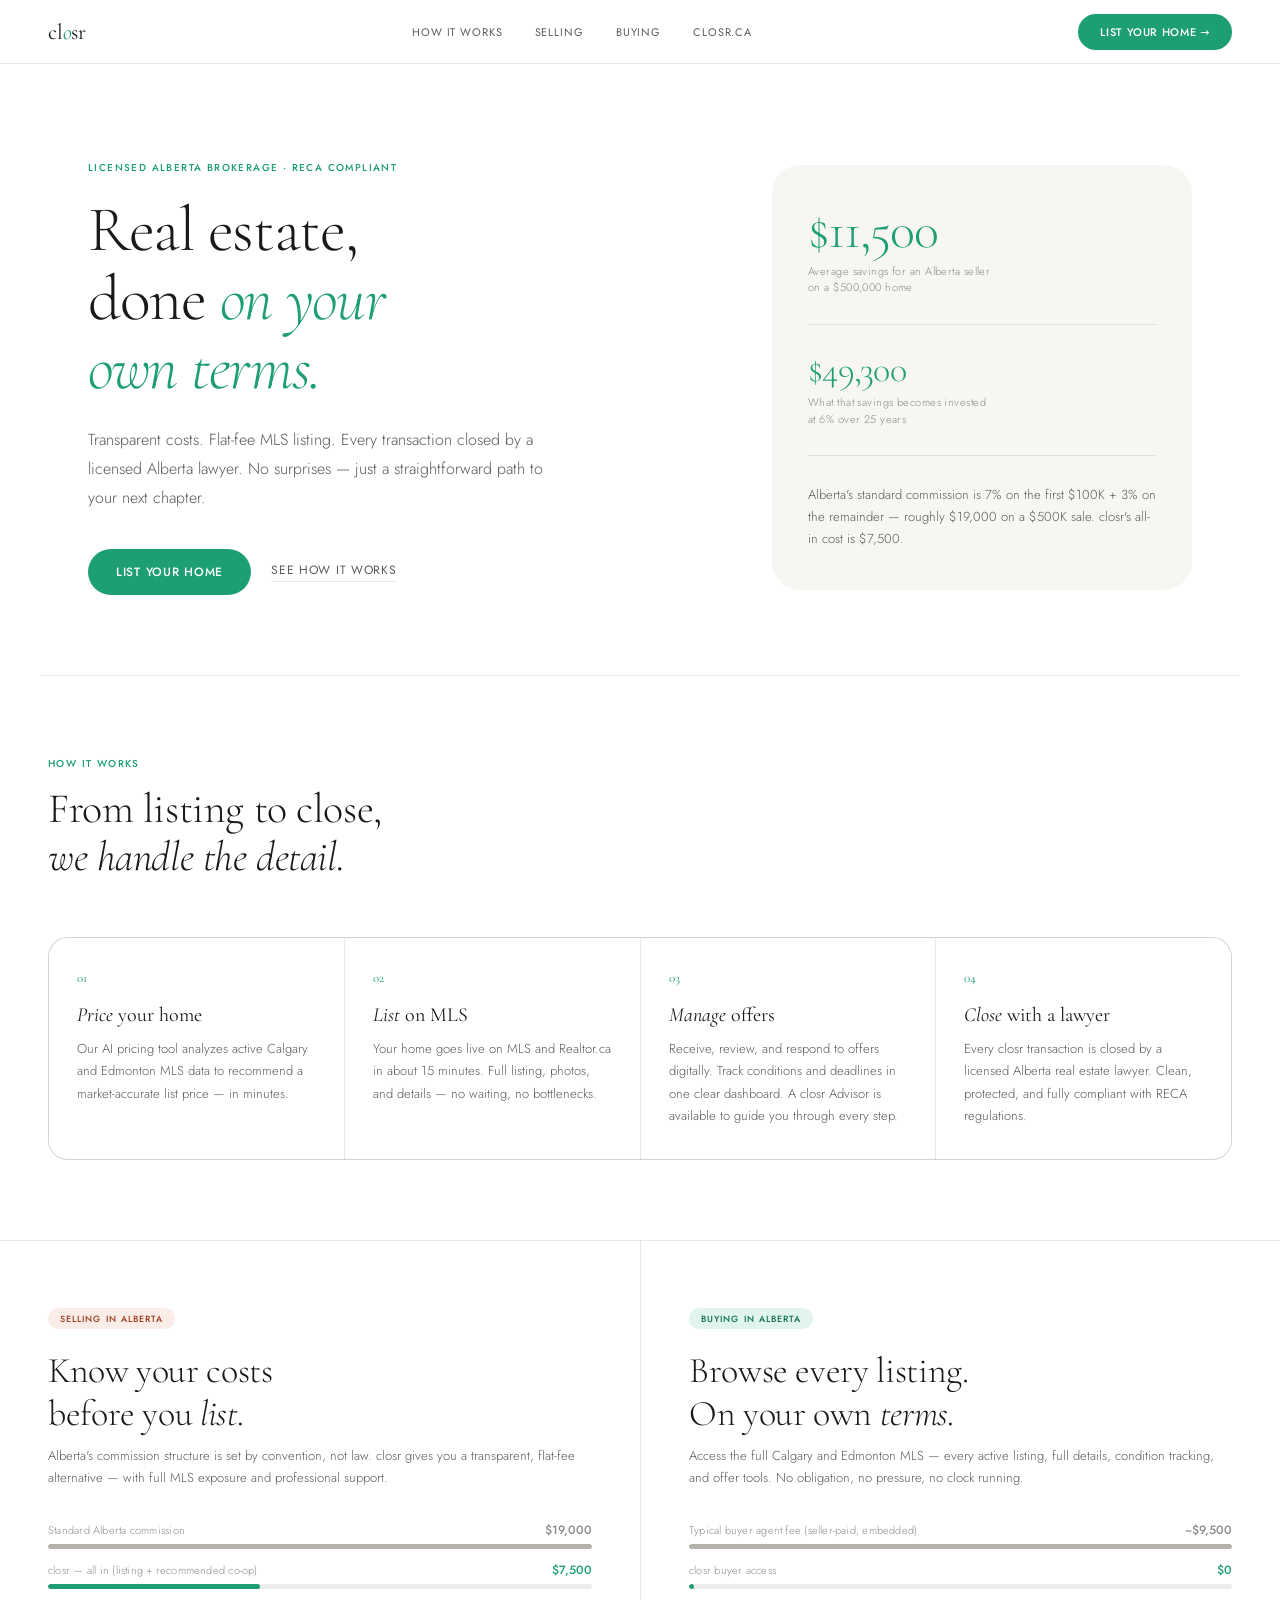
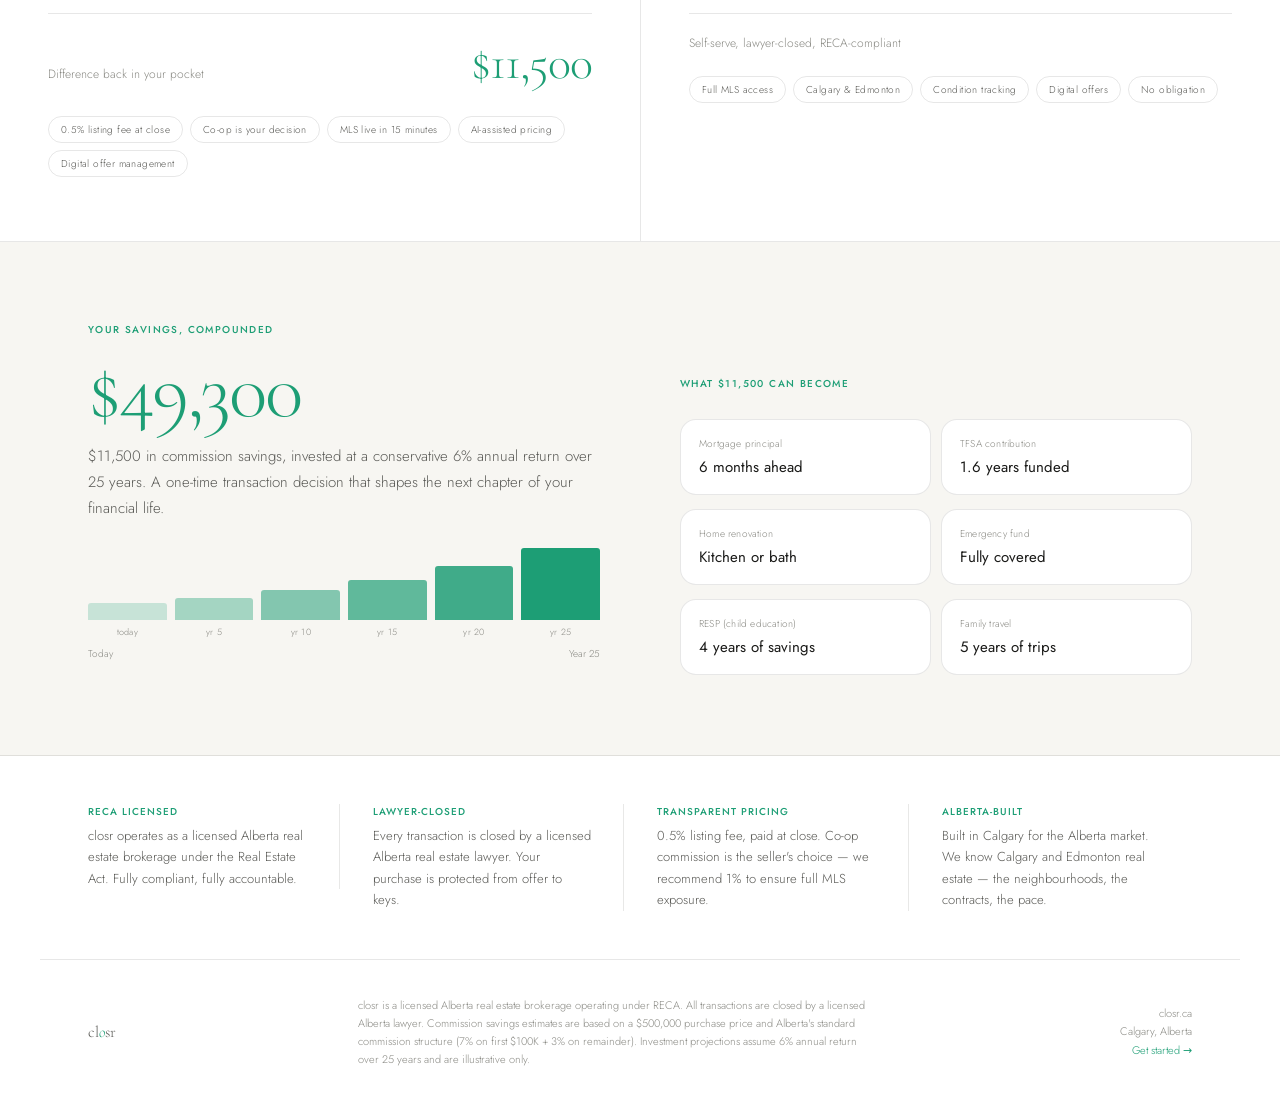
==== index.html @ 3e66ede8 "Redesign site to closr editorial brokerage layout Co-Authored-By: Claude Opus 4.6 <noreply@anthropic" ====
<!DOCTYPE html>
<html lang="en">
<head>
  <meta charset="UTF-8" />
  <meta name="viewport" content="width=device-width, initial-scale=1.0" />
  <title>closr — Licensed Alberta Real Estate Brokerage</title>
  <meta name="description" content="Flat-fee MLS listing for Alberta home sellers. Transparent costs, lawyer-closed transactions, full MLS access for buyers. Licensed Alberta brokerage." />
  <link rel="canonical" href="https://youdontneedarealtor.com/" />

  <!-- Open Graph -->
  <meta property="og:type" content="website" />
  <meta property="og:locale" content="en_CA" />
  <meta property="og:title" content="closr — Licensed Alberta Real Estate Brokerage" />
  <meta property="og:description" content="Flat-fee MLS listing for Alberta home sellers. Transparent costs, lawyer-closed transactions, full MLS access for buyers." />
  <meta property="og:url" content="https://youdontneedarealtor.com/" />
  <meta property="og:site_name" content="closr" />

  <!-- Twitter Card -->
  <meta name="twitter:card" content="summary_large_image" />
  <meta name="twitter:title" content="closr — Licensed Alberta Real Estate Brokerage" />
  <meta name="twitter:description" content="Flat-fee MLS listing for Alberta home sellers. Transparent costs, lawyer-closed transactions." />

  <link rel="icon" href="data:image/svg+xml,<svg xmlns='http://www.w3.org/2000/svg' viewBox='0 0 32 32'><text y='26' font-size='28'>🏠</text></svg>" />
  <link rel="preconnect" href="https://fonts.googleapis.com" />
  <link rel="preconnect" href="https://fonts.gstatic.com" crossorigin />
  <link href="https://fonts.googleapis.com/css2?family=Cormorant+Garamond:ital,wght@0,300;0,400;0,500;1,300;1,400;1,500&family=Jost:wght@300;400;500&display=swap" rel="stylesheet" />
  <link rel="stylesheet" href="styles.css" />
</head>
<body>

  <!-- NAV -->
  <nav>
    <a href="#" class="brand">cl<em>o</em>sr</a>
    <div class="nav-links">
      <a href="#how">How it works</a>
      <a href="#selling">Selling</a>
      <a href="#buying">Buying</a>
      <a href="https://closr.ca">closr.ca</a>
    </div>
    <a href="https://closr.ca" class="nav-cta">List your home &rarr;</a>
  </nav>

  <!-- HERO -->
  <div class="hero">
    <div class="hero-text fade-up">
      <div class="hero-eyebrow">Licensed Alberta brokerage &middot; RECA compliant</div>
      <h1 class="hero-head">Real estate,<br>done <em>on your<br>own terms.</em></h1>
      <p class="hero-body">Transparent costs. Flat-fee MLS listing. Every transaction closed by a licensed Alberta lawyer. No surprises — just a straightforward path to your next chapter.</p>
      <div class="hero-actions">
        <a href="https://closr.ca" class="btn-primary">List your home</a>
        <a href="#how" class="btn-ghost">See how it works</a>
      </div>
    </div>
    <div class="hero-card fade-up" style="transition-delay:.15s">
      <div class="stat-block">
        <div class="stat-num">$11,500</div>
        <div class="stat-label">Average savings for an Alberta seller<br>on a $500,000 home</div>
      </div>
      <div class="stat-divider"></div>
      <div class="stat-block">
        <div class="stat-num" style="font-size:36px">$49,300</div>
        <div class="stat-label">What that savings becomes invested<br>at 6% over 25 years</div>
      </div>
      <div class="stat-divider"></div>
      <p class="stat-small">Alberta's standard commission is 7% on the first $100K + 3% on the remainder — roughly $19,000 on a $500K sale. closr's all-in cost is $7,500.</p>
    </div>
  </div>

  <!-- HOW IT WORKS -->
  <div class="how" id="how">
    <div class="how-inner fade-up">
      <div class="section-eye">How it works</div>
      <h2 class="section-head">From listing to close,<br><em>we handle the detail.</em></h2>
      <div class="steps">
        <div class="step">
          <div class="step-num">01</div>
          <div class="step-title"><em>Price</em> your home</div>
          <p class="step-body">Our AI pricing tool analyzes active Calgary and Edmonton MLS data to recommend a market-accurate list price — in minutes.</p>
        </div>
        <div class="step">
          <div class="step-num">02</div>
          <div class="step-title"><em>List</em> on MLS</div>
          <p class="step-body">Your home goes live on MLS and Realtor.ca in about 15 minutes. Full listing, photos, and details — no waiting, no bottlenecks.</p>
        </div>
        <div class="step">
          <div class="step-num">03</div>
          <div class="step-title"><em>Manage</em> offers</div>
          <p class="step-body">Receive, review, and respond to offers digitally. Track conditions and deadlines in one clear dashboard. A closr Advisor is available to guide you through every step.</p>
        </div>
        <div class="step">
          <div class="step-num">04</div>
          <div class="step-title"><em>Close</em> with a lawyer</div>
          <p class="step-body">Every closr transaction is closed by a licensed Alberta real estate lawyer. Clean, protected, and fully compliant with RECA regulations.</p>
        </div>
      </div>
    </div>
  </div>

  <!-- SELL & BUY -->
  <div class="split">

    <!-- SELL -->
    <div class="pane fade-up" id="selling">
      <span class="pane-tag tag-sell">Selling in Alberta</span>
      <h2 class="pane-head">Know your costs<br>before you <em>list.</em></h2>
      <p class="pane-sub">Alberta's commission structure is set by convention, not law. closr gives you a transparent, flat-fee alternative — with full MLS exposure and professional support.</p>

      <div class="compare">
        <div class="cmp">
          <div class="cmp-top">
            <span class="cmp-name">Standard Alberta commission</span>
            <span class="cmp-val" style="color:var(--ink-soft)">$19,000</span>
          </div>
          <div class="cmp-track"><div class="cmp-fill" id="bar-trad" style="width:0%;background:#B4B2A9"></div></div>
        </div>
        <div class="cmp">
          <div class="cmp-top">
            <span class="cmp-name">closr — all in (listing + recommended co-op)</span>
            <span class="cmp-val" style="color:var(--green)">$7,500</span>
          </div>
          <div class="cmp-track"><div class="cmp-fill" id="bar-closr" style="width:0%;background:var(--green)"></div></div>
        </div>
      </div>

      <div class="rule"></div>
      <div class="save-row">
        <span class="save-lbl">Difference back in your pocket</span>
        <span class="save-num">$11,500</span>
      </div>

      <div class="pills">
        <span class="pill">0.5% listing fee at close</span>
        <span class="pill">Co-op is your decision</span>
        <span class="pill">MLS live in 15 minutes</span>
        <span class="pill">AI-assisted pricing</span>
        <span class="pill">Digital offer management</span>
      </div>
    </div>

    <!-- BUY -->
    <div class="pane fade-up" id="buying">
      <span class="pane-tag tag-buy">Buying in Alberta</span>
      <h2 class="pane-head">Browse every listing.<br>On your own <em>terms.</em></h2>
      <p class="pane-sub">Access the full Calgary and Edmonton MLS — every active listing, full details, condition tracking, and offer tools. No obligation, no pressure, no clock running.</p>

      <div class="compare">
        <div class="cmp">
          <div class="cmp-top">
            <span class="cmp-name">Typical buyer agent fee (seller-paid, embedded)</span>
            <span class="cmp-val" style="color:var(--ink-soft)">~$9,500</span>
          </div>
          <div class="cmp-track"><div class="cmp-fill" style="width:100%;background:#B4B2A9"></div></div>
        </div>
        <div class="cmp">
          <div class="cmp-top">
            <span class="cmp-name">closr buyer access</span>
            <span class="cmp-val" style="color:var(--green)">$0</span>
          </div>
          <div class="cmp-track"><div class="cmp-fill" style="width:1%;background:var(--green)"></div></div>
        </div>
      </div>

      <div class="rule"></div>
      <div class="save-row" style="align-items:flex-end">
        <span class="save-lbl">Self-serve, lawyer-closed, RECA-compliant</span>
      </div>

      <div class="pills">
        <span class="pill">Full MLS access</span>
        <span class="pill">Calgary &amp; Edmonton</span>
        <span class="pill">Condition tracking</span>
        <span class="pill">Digital offers</span>
        <span class="pill">No obligation</span>
      </div>
    </div>

  </div>

  <!-- AMORTIZATION -->
  <div class="amort-section">
    <div class="amort-inner">
      <div class="amort-left fade-up">
        <div class="section-eye">Your savings, compounded</div>
        <div class="amort-big">$49,300</div>
        <p class="amort-desc">$11,500 in commission savings, invested at a conservative 6% annual return over 25 years. A one-time transaction decision that shapes the next chapter of your financial life.</p>
        <div class="chart" id="amort-chart"></div>
        <div style="display:flex;justify-content:space-between;margin-top:2px">
          <span style="font-size:10px;color:var(--ink-soft)">Today</span>
          <span style="font-size:10px;color:var(--ink-soft)">Year 25</span>
        </div>
      </div>
      <div class="amort-right fade-up" style="transition-delay:.12s">
        <div class="section-eye" style="padding-top:0">What $11,500 can become</div>
        <div class="alt-row">
          <div class="alt">
            <div class="alt-l">Mortgage principal</div>
            <div class="alt-v">6 months ahead</div>
          </div>
          <div class="alt">
            <div class="alt-l">TFSA contribution</div>
            <div class="alt-v">1.6 years funded</div>
          </div>
        </div>
        <div class="alt-row">
          <div class="alt">
            <div class="alt-l">Home renovation</div>
            <div class="alt-v">Kitchen or bath</div>
          </div>
          <div class="alt">
            <div class="alt-l">Emergency fund</div>
            <div class="alt-v">Fully covered</div>
          </div>
        </div>
        <div class="alt-row">
          <div class="alt">
            <div class="alt-l">RESP (child education)</div>
            <div class="alt-v">4 years of savings</div>
          </div>
          <div class="alt">
            <div class="alt-l">Family travel</div>
            <div class="alt-v">5 years of trips</div>
          </div>
        </div>
      </div>
    </div>
  </div>

  <!-- TRUST STRIP -->
  <div class="trust fade-up">
    <div class="trust-item">
      <div class="trust-label">RECA Licensed</div>
      <p class="trust-body">closr operates as a licensed Alberta real estate brokerage under the Real Estate Act. Fully compliant, fully accountable.</p>
    </div>
    <div class="trust-item">
      <div class="trust-label">Lawyer-closed</div>
      <p class="trust-body">Every transaction is closed by a licensed Alberta real estate lawyer. Your purchase is protected from offer to keys.</p>
    </div>
    <div class="trust-item">
      <div class="trust-label">Transparent pricing</div>
      <p class="trust-body">0.5% listing fee, paid at close. Co-op commission is the seller's choice — we recommend 1% to ensure full MLS exposure.</p>
    </div>
    <div class="trust-item">
      <div class="trust-label">Alberta-built</div>
      <p class="trust-body">Built in Calgary for the Alberta market. We know Calgary and Edmonton real estate — the neighbourhoods, the contracts, the pace.</p>
    </div>
  </div>

  <!-- FOOTER -->
  <footer>
    <div class="footer-brand">cl<em>o</em>sr</div>
    <p class="footer-note">closr is a licensed Alberta real estate brokerage operating under RECA. All transactions are closed by a licensed Alberta lawyer. Commission savings estimates are based on a $500,000 purchase price and Alberta's standard commission structure (7% on first $100K + 3% on remainder). Investment projections assume 6% annual return over 25 years and are illustrative only.</p>
    <div class="footer-right">
      closr.ca<br>
      Calgary, Alberta<br>
      <a href="https://closr.ca" style="color:var(--green);text-decoration:none;">Get started &rarr;</a>
    </div>
  </footer>

  <script src="app.js"></script>
</body>
</html>
---- styles.css ----
*, *::before, *::after { box-sizing: border-box; margin: 0; padding: 0; }

:root {
  --ink:        #1a1a18;
  --ink-mid:    #5a5a56;
  --ink-soft:   #8a8a84;
  --surface:    #f7f6f2;
  --surface-2:  #eeecea;
  --border:     rgba(26,26,24,0.10);
  --green:      #1D9E75;
  --green-pale: #e1f5ee;
  --green-dark: #0F6E56;
  --serif:      'Cormorant Garamond', Georgia, serif;
  --sans:       'Jost', system-ui, sans-serif;
}

html { scroll-behavior: smooth; }

body {
  font-family: var(--sans);
  background: #fff;
  color: var(--ink);
  font-weight: 300;
  -webkit-font-smoothing: antialiased;
}

/* ── NAV ── */
nav {
  position: sticky; top: 0; z-index: 100;
  background: rgba(255,255,255,0.94);
  backdrop-filter: blur(12px);
  border-bottom: 0.5px solid var(--border);
  display: flex; align-items: center; justify-content: space-between;
  padding: 0 48px; height: 64px;
}
.brand {
  font-family: var(--serif);
  font-size: 22px; font-weight: 400; letter-spacing: -.01em;
  color: var(--ink); text-decoration: none;
}
.brand em { font-style: italic; color: var(--green); }
.nav-links { display: flex; align-items: center; gap: 32px; }
.nav-links a {
  font-size: 11px; letter-spacing: .08em; text-transform: uppercase;
  color: var(--ink-mid); text-decoration: none; font-weight: 400;
  transition: color .2s;
}
.nav-links a:hover { color: var(--ink); }
.nav-cta {
  font-size: 11px; letter-spacing: .06em; text-transform: uppercase;
  font-weight: 500; font-family: var(--sans);
  padding: 10px 22px; background: var(--green); color: #fff;
  border: none; border-radius: 40px; cursor: pointer;
  transition: background .2s, transform .15s;
  text-decoration: none; display: inline-block;
}
.nav-cta:hover { background: var(--green-dark); transform: translateY(-1px); }

/* ── HERO ── */
.hero {
  display: grid; grid-template-columns: 1fr 420px;
  gap: 48px; align-items: center;
  padding: 96px 48px 80px;
  border-bottom: 0.5px solid var(--border);
  max-width: 1200px; margin: 0 auto;
}
.hero-eyebrow {
  font-size: 10px; letter-spacing: .14em; text-transform: uppercase;
  color: var(--green); font-weight: 500; margin-bottom: 20px;
}
.hero-head {
  font-family: var(--serif);
  font-size: 64px; font-weight: 300; line-height: 1.08;
  color: var(--ink); margin-bottom: 24px;
  letter-spacing: -.02em;
}
.hero-head em { font-style: italic; color: var(--green); }
.hero-body {
  font-size: 16px; color: var(--ink-mid); line-height: 1.8;
  max-width: 460px; font-weight: 300; margin-bottom: 36px;
}
.hero-actions { display: flex; align-items: center; gap: 20px; }
.btn-primary {
  font-size: 12px; letter-spacing: .06em; text-transform: uppercase;
  font-weight: 500; font-family: var(--sans);
  padding: 14px 28px; background: var(--green); color: #fff;
  border: none; border-radius: 40px; cursor: pointer;
  transition: background .2s, transform .15s; text-decoration: none;
}
.btn-primary:hover { background: var(--green-dark); transform: translateY(-1px); }
.btn-ghost {
  font-size: 12px; letter-spacing: .06em; text-transform: uppercase;
  font-weight: 400; font-family: var(--sans); color: var(--ink-mid);
  text-decoration: none; border-bottom: 0.5px solid var(--border);
  padding-bottom: 2px; transition: color .2s, border-color .2s;
}
.btn-ghost:hover { color: var(--ink); border-color: var(--ink); }

/* hero stat card */
.hero-card {
  background: var(--surface);
  border-radius: 28px; padding: 40px 36px;
  display: flex; flex-direction: column; gap: 28px;
}
.stat-num {
  font-family: var(--serif);
  font-size: 52px; font-weight: 300; color: var(--green); line-height: 1;
  letter-spacing: -.02em;
}
.stat-label {
  font-size: 11px; color: var(--ink-soft); margin-top: 6px;
  letter-spacing: .04em; line-height: 1.5; font-weight: 300;
}
.stat-divider { height: 0.5px; background: var(--border); }
.stat-small {
  font-size: 13px; color: var(--ink-mid); line-height: 1.7; font-weight: 300;
}

/* ── SECTION WRAPPER ── */
.section { max-width: 1200px; margin: 0 auto; padding: 0 48px; }

/* ── HOW IT WORKS ── */
.how { padding: 80px 48px; border-bottom: 0.5px solid var(--border); }
.how-inner { max-width: 1200px; margin: 0 auto; }
.section-eye {
  font-size: 10px; letter-spacing: .14em; text-transform: uppercase;
  color: var(--green); font-weight: 500; margin-bottom: 14px;
}
.section-head {
  font-family: var(--serif);
  font-size: 42px; font-weight: 300; line-height: 1.15;
  color: var(--ink); margin-bottom: 56px;
  letter-spacing: -.01em;
}
.section-head em { font-style: italic; }

.steps { display: grid; grid-template-columns: repeat(4,1fr); gap: 1px; background: var(--border); border: 0.5px solid var(--border); border-radius: 20px; overflow: hidden; }
.step { background: #fff; padding: 32px 28px; }
.step-num {
  font-family: var(--serif); font-size: 13px; color: var(--green);
  margin-bottom: 16px; font-weight: 400;
}
.step-title {
  font-family: var(--serif); font-size: 20px; font-weight: 400;
  color: var(--ink); margin-bottom: 10px; line-height: 1.3;
}
.step-title em { font-style: italic; }
.step-body { font-size: 13px; color: var(--ink-mid); line-height: 1.7; font-weight: 300; }

/* ── SELL & BUY ── */
.split { display: grid; grid-template-columns: 1fr 1fr; border-bottom: 0.5px solid var(--border); }
.pane { padding: 64px 48px; }
.pane + .pane { border-left: 0.5px solid var(--border); }

.pane-tag {
  display: inline-block; font-size: 9px; letter-spacing: .12em;
  text-transform: uppercase; font-weight: 500;
  padding: 4px 12px; border-radius: 30px; margin-bottom: 20px;
}
.tag-sell { background: #FAECE7; color: #993C1D; }
.tag-buy  { background: var(--green-pale); color: var(--green-dark); }

.pane-head {
  font-family: var(--serif);
  font-size: 36px; font-weight: 300; line-height: 1.2;
  color: var(--ink); margin-bottom: 10px; letter-spacing: -.01em;
}
.pane-head em { font-style: italic; }
.pane-sub { font-size: 13px; color: var(--ink-mid); line-height: 1.7; margin-bottom: 32px; font-weight: 300; }

/* compare bars */
.compare { display: flex; flex-direction: column; gap: 12px; margin-bottom: 24px; }
.cmp { display: flex; flex-direction: column; gap: 5px; }
.cmp-top { display: flex; justify-content: space-between; align-items: baseline; }
.cmp-name { font-size: 11px; color: var(--ink-soft); letter-spacing: .02em; }
.cmp-val  { font-size: 12px; font-weight: 500; }
.cmp-track { height: 5px; background: var(--surface-2); border-radius: 3px; overflow: hidden; }
.cmp-fill  { height: 100%; border-radius: 3px; transition: width 1s cubic-bezier(.25,.46,.45,.94); }

.rule { height: 0.5px; background: var(--border); margin: 20px 0; }

.save-row { display: flex; align-items: baseline; justify-content: space-between; }
.save-lbl { font-size: 12px; color: var(--ink-soft); font-weight: 300; }
.save-num {
  font-family: var(--serif); font-size: 48px; font-weight: 300;
  color: var(--green); letter-spacing: -.02em;
}
.pane-note { font-size: 11px; color: var(--ink-soft); line-height: 1.7; margin-top: 12px; font-weight: 300; }

/* pills */
.pills { display: flex; flex-wrap: wrap; gap: 7px; margin-top: 24px; }
.pill {
  font-size: 10px; letter-spacing: .04em; padding: 5px 12px;
  border: 0.5px solid var(--border); border-radius: 20px;
  color: var(--ink-mid); font-weight: 300;
}

/* ── AMORTIZATION ── */
.amort-section {
  background: var(--surface);
  border-bottom: 0.5px solid var(--border);
}
.amort-inner {
  max-width: 1200px; margin: 0 auto; padding: 80px 48px;
  display: grid; grid-template-columns: 1fr 1fr; gap: 80px; align-items: start;
}
.amort-big {
  font-family: var(--serif);
  font-size: 80px; font-weight: 300; color: var(--green);
  line-height: 1; letter-spacing: -.03em; margin: 12px 0;
}
.amort-desc { font-size: 15px; color: var(--ink-mid); line-height: 1.75; margin-bottom: 36px; font-weight: 300; }

/* bar chart */
.chart { display: flex; align-items: flex-end; gap: 8px; height: 80px; margin-bottom: 8px; }
.chart-col { display: flex; flex-direction: column; align-items: center; gap: 5px; flex: 1; }
.chart-bar { width: 100%; border-radius: 3px 3px 0 0; }
.chart-lbl { font-size: 9px; color: var(--ink-soft); letter-spacing: .03em; white-space: nowrap; }

.amort-right { display: flex; flex-direction: column; gap: 14px; padding-top: 54px; }
.alt-row {
  display: grid; grid-template-columns: 1fr 1fr; gap: 10px;
}
.alt {
  background: #fff; border-radius: 16px; padding: 16px 18px;
  border: 0.5px solid var(--border);
}
.alt-l { font-size: 10px; color: var(--ink-soft); margin-bottom: 5px; letter-spacing: .02em; }
.alt-v { font-size: 15px; color: var(--ink); font-weight: 400; }

/* ── TRUST STRIP ── */
.trust {
  max-width: 1200px; margin: 0 auto; padding: 48px;
  display: flex; align-items: flex-start; gap: 1px;
  border-bottom: 0.5px solid var(--border);
}
.trust-item {
  flex: 1; padding: 0 32px; border-right: 0.5px solid var(--border);
  display: flex; flex-direction: column; gap: 6px;
}
.trust-item:first-child { padding-left: 0; }
.trust-item:last-child { border-right: none; }
.trust-label { font-size: 10px; letter-spacing: .1em; text-transform: uppercase; color: var(--green); font-weight: 500; }
.trust-body { font-size: 13px; color: var(--ink-mid); line-height: 1.65; font-weight: 300; }

/* ── FOOTER ── */
footer {
  max-width: 1200px; margin: 0 auto; padding: 36px 48px;
  display: flex; align-items: center; justify-content: space-between;
}
.footer-brand { font-family: var(--serif); font-size: 16px; color: var(--ink-mid); font-weight: 300; }
.footer-brand em { font-style: italic; color: var(--green); }
.footer-note { font-size: 11px; color: var(--ink-soft); line-height: 1.65; max-width: 520px; font-weight: 300; }
.footer-right { font-size: 11px; color: var(--ink-soft); text-align: right; font-weight: 300; line-height: 1.7; }

/* ── RESPONSIVE ── */
@media (max-width: 900px) {
  nav { padding: 0 24px; }
  .nav-links { display: none; }
  .hero { grid-template-columns: 1fr; padding: 56px 24px 48px; gap: 36px; }
  .hero-head { font-size: 44px; }
  .how { padding: 56px 24px; }
  .steps { grid-template-columns: 1fr 1fr; }
  .split { grid-template-columns: 1fr; }
  .pane + .pane { border-left: none; border-top: 0.5px solid var(--border); }
  .pane { padding: 40px 24px; }
  .amort-inner { grid-template-columns: 1fr; padding: 56px 24px; gap: 40px; }
  .amort-right { padding-top: 0; }
  .amort-big { font-size: 56px; }
  .trust { flex-direction: column; padding: 40px 24px; gap: 24px; }
  .trust-item { border-right: none; border-bottom: 0.5px solid var(--border); padding: 0 0 24px; }
  .trust-item:last-child { border-bottom: none; padding-bottom: 0; }
  footer { flex-direction: column; gap: 16px; padding: 32px 24px; text-align: center; }
  .footer-right { text-align: center; }
}

/* ── ANIMATIONS ── */
.fade-up { opacity: 0; transform: translateY(20px); transition: opacity .7s ease, transform .7s ease; }
.fade-up.visible { opacity: 1; transform: translateY(0); }
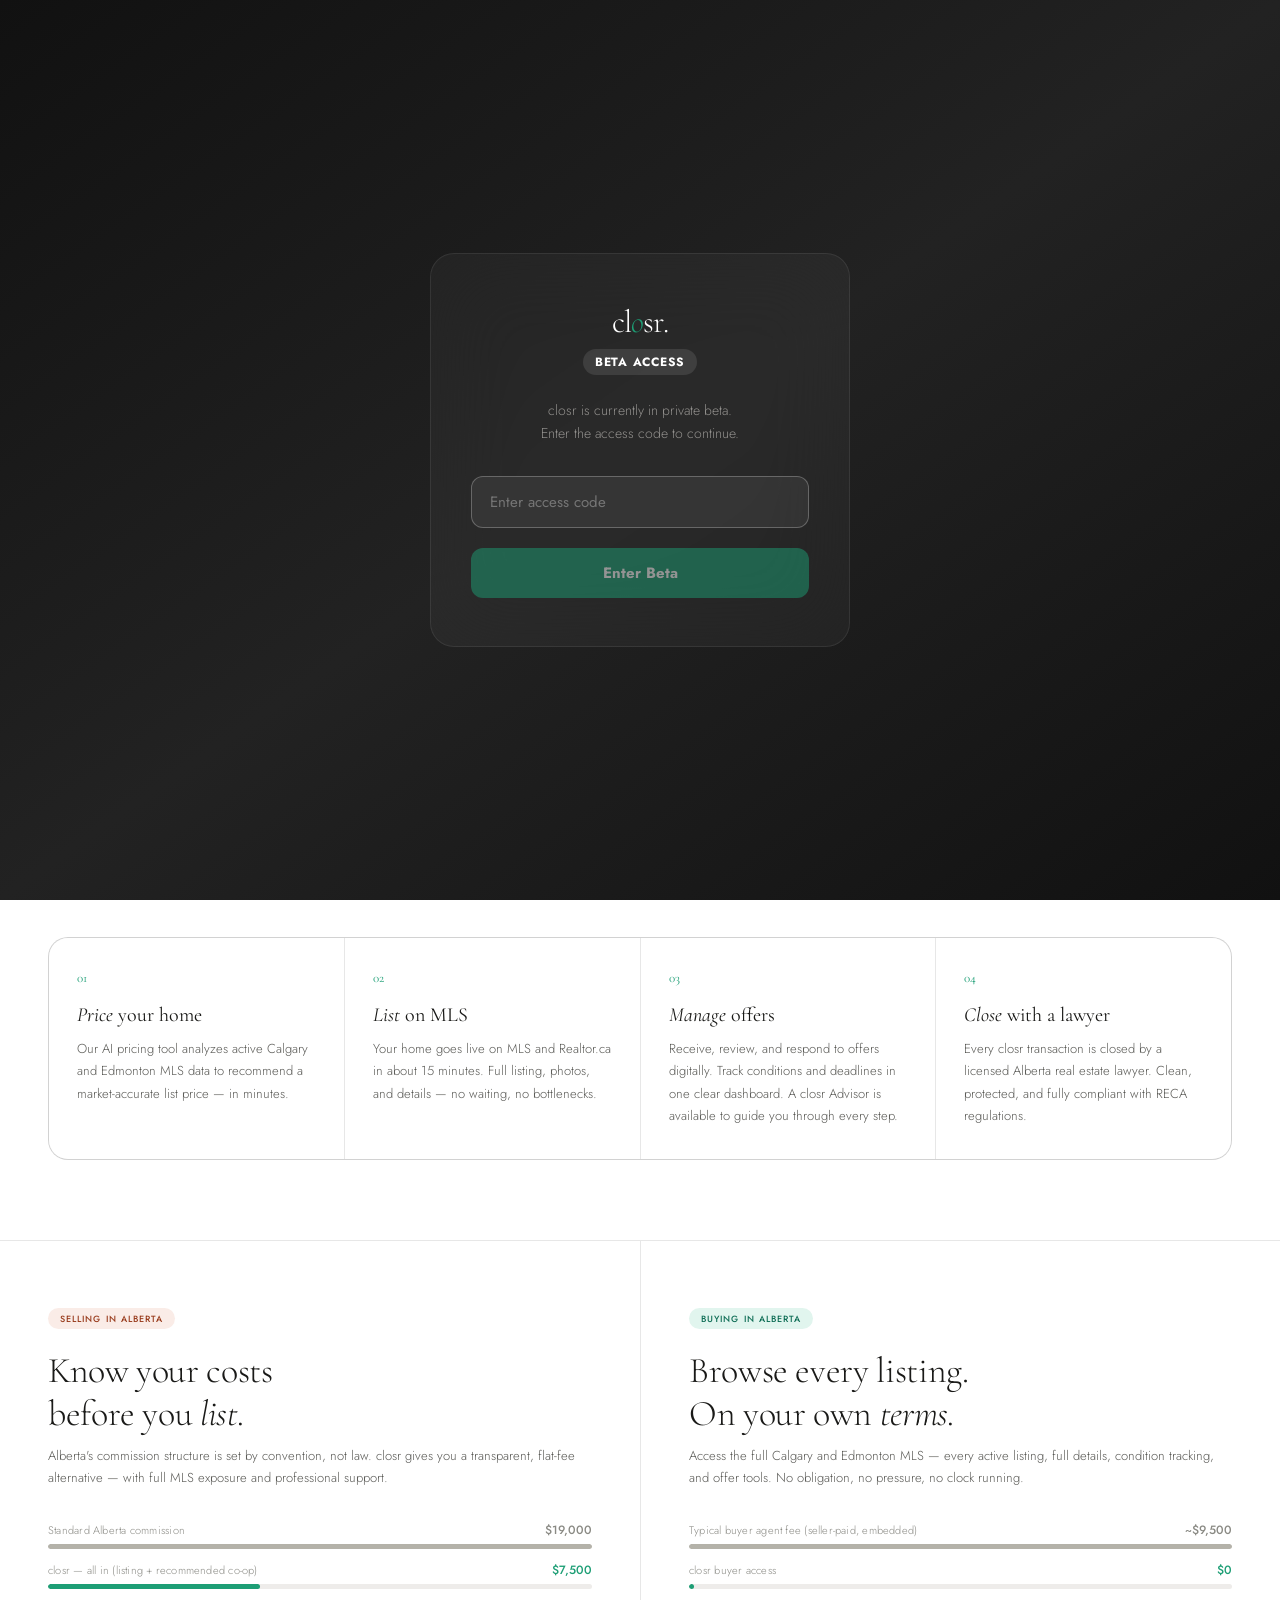
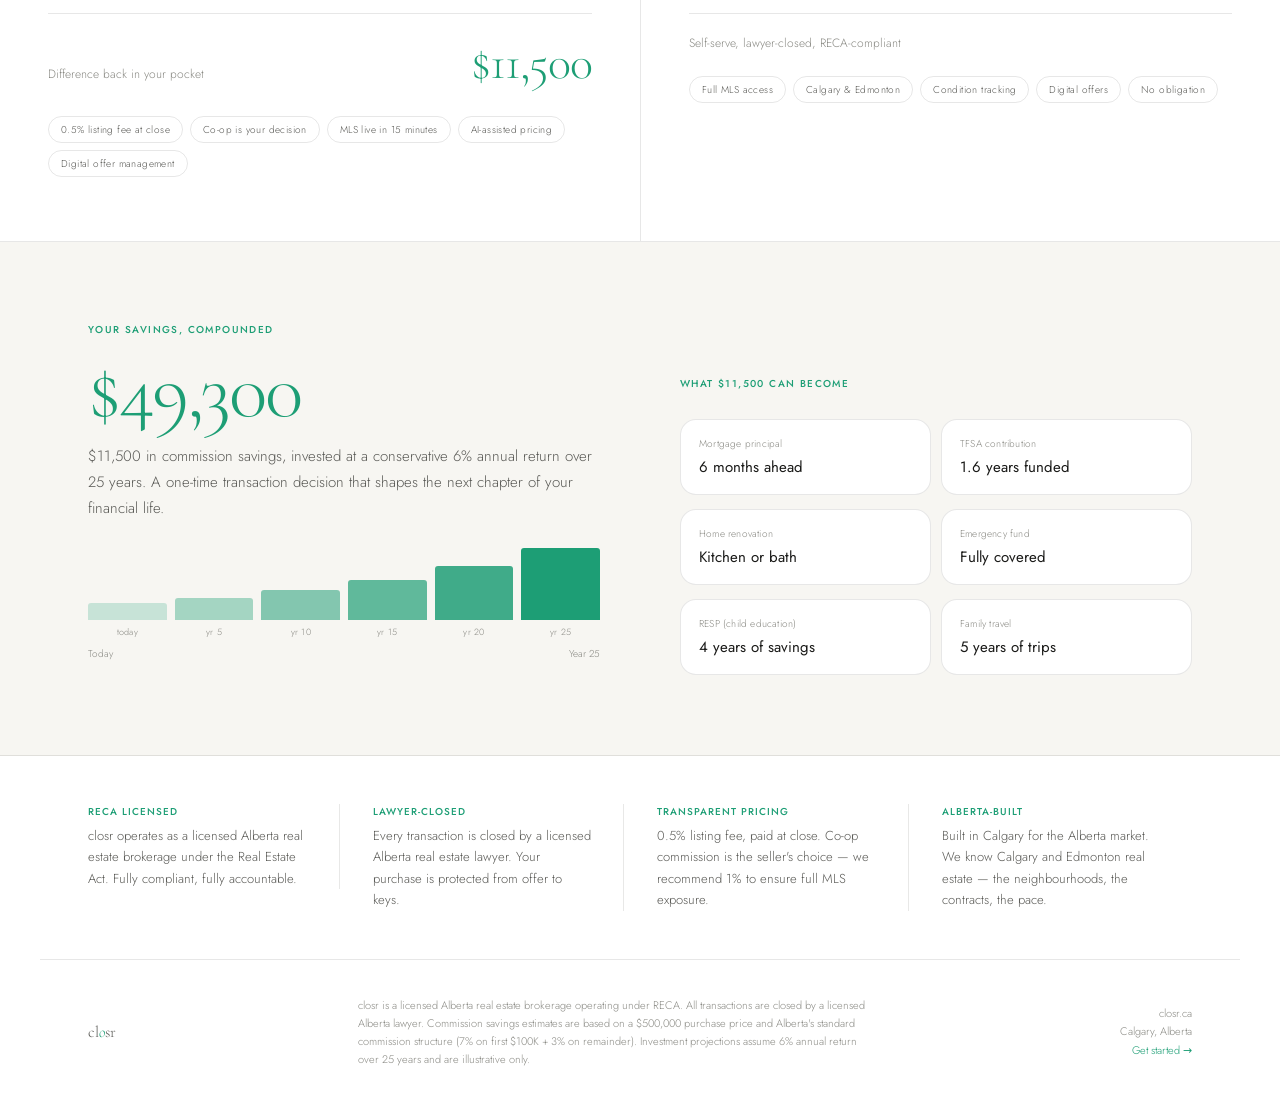
==== commit 42d00748: "Add beta gate with password protection Co-Authored-By: Claude Opus 4.6 <noreply@anthropic.com>" ====
--- a/index.html
+++ b/index.html
@@ -27,6 +27,20 @@
   <link rel="stylesheet" href="styles.css" />
 </head>
 <body>
+
+  <!-- BETA GATE -->
+  <div id="beta-gate">
+    <div class="gate-card">
+      <div class="gate-brand">cl<em>o</em>sr.</div>
+      <div class="gate-badge">Beta Access</div>
+      <p class="gate-desc">closr is currently in private beta.<br>Enter the access code to continue.</p>
+      <form id="gate-form">
+        <input type="password" id="gate-input" placeholder="Enter access code" autofocus />
+        <p id="gate-error">Invalid access code. Try again.</p>
+        <button type="submit" id="gate-btn" disabled>Enter Beta</button>
+      </form>
+    </div>
+  </div>
 
   <!-- NAV -->
   <nav>
--- a/styles.css
+++ b/styles.css
@@ -274,6 +274,66 @@
   .footer-right { text-align: center; }
 }
 
+/* ── BETA GATE ── */
+#beta-gate {
+  position: fixed; inset: 0; z-index: 10000;
+  background: linear-gradient(145deg, #111111 0%, #222222 50%, #111111 100%);
+  display: flex; align-items: center; justify-content: center;
+  font-family: var(--sans);
+}
+#beta-gate.hidden { display: none; }
+
+.gate-card {
+  background: rgba(255,255,255,0.04);
+  backdrop-filter: blur(40px);
+  border: 1px solid rgba(255,255,255,0.08);
+  border-radius: 24px;
+  padding: 48px 40px;
+  max-width: 420px; width: 90%;
+  text-align: center;
+}
+.gate-brand {
+  font-family: var(--serif);
+  font-size: 32px; font-weight: 300; color: #fff;
+  letter-spacing: -0.03em; margin-bottom: 8px;
+}
+.gate-brand em { font-style: italic; color: var(--green); }
+.gate-badge {
+  display: inline-flex; align-items: center; gap: 6px;
+  padding: 4px 12px; border-radius: 20px;
+  background: rgba(255,255,255,0.1); color: #fff;
+  font-size: 12px; font-weight: 700;
+  letter-spacing: 0.06em; text-transform: uppercase;
+  margin-bottom: 24px;
+}
+.gate-desc {
+  color: rgba(250,245,240,0.5);
+  font-size: 14px; line-height: 1.6; margin-bottom: 32px;
+}
+#gate-form input {
+  width: 100%; padding: 14px 18px; border-radius: 12px;
+  border: 1.5px solid rgba(255,255,255,0.12);
+  background: rgba(255,255,255,0.06); color: #fff;
+  font-size: 15px; font-family: var(--sans);
+  outline: none; margin-bottom: 20px;
+  transition: border-color .15s;
+}
+#gate-form input:focus { border-color: rgba(255,255,255,0.25); }
+#gate-form input.error { border-color: #ef4444; margin-bottom: 8px; }
+#gate-error {
+  color: #ef4444; font-size: 13px; margin-bottom: 12px;
+  display: none;
+}
+#gate-error.show { display: block; }
+#gate-btn {
+  width: 100%; padding: 14px; border-radius: 12px;
+  border: none; background: var(--green); color: #fff;
+  font-size: 15px; font-weight: 700; font-family: var(--sans);
+  cursor: pointer; transition: all .15s;
+}
+#gate-btn:disabled { opacity: 0.5; cursor: default; }
+#gate-btn:not(:disabled):hover { background: var(--green-dark); }
+
 /* ── ANIMATIONS ── */
 .fade-up { opacity: 0; transform: translateY(20px); transition: opacity .7s ease, transform .7s ease; }
 .fade-up.visible { opacity: 1; transform: translateY(0); }
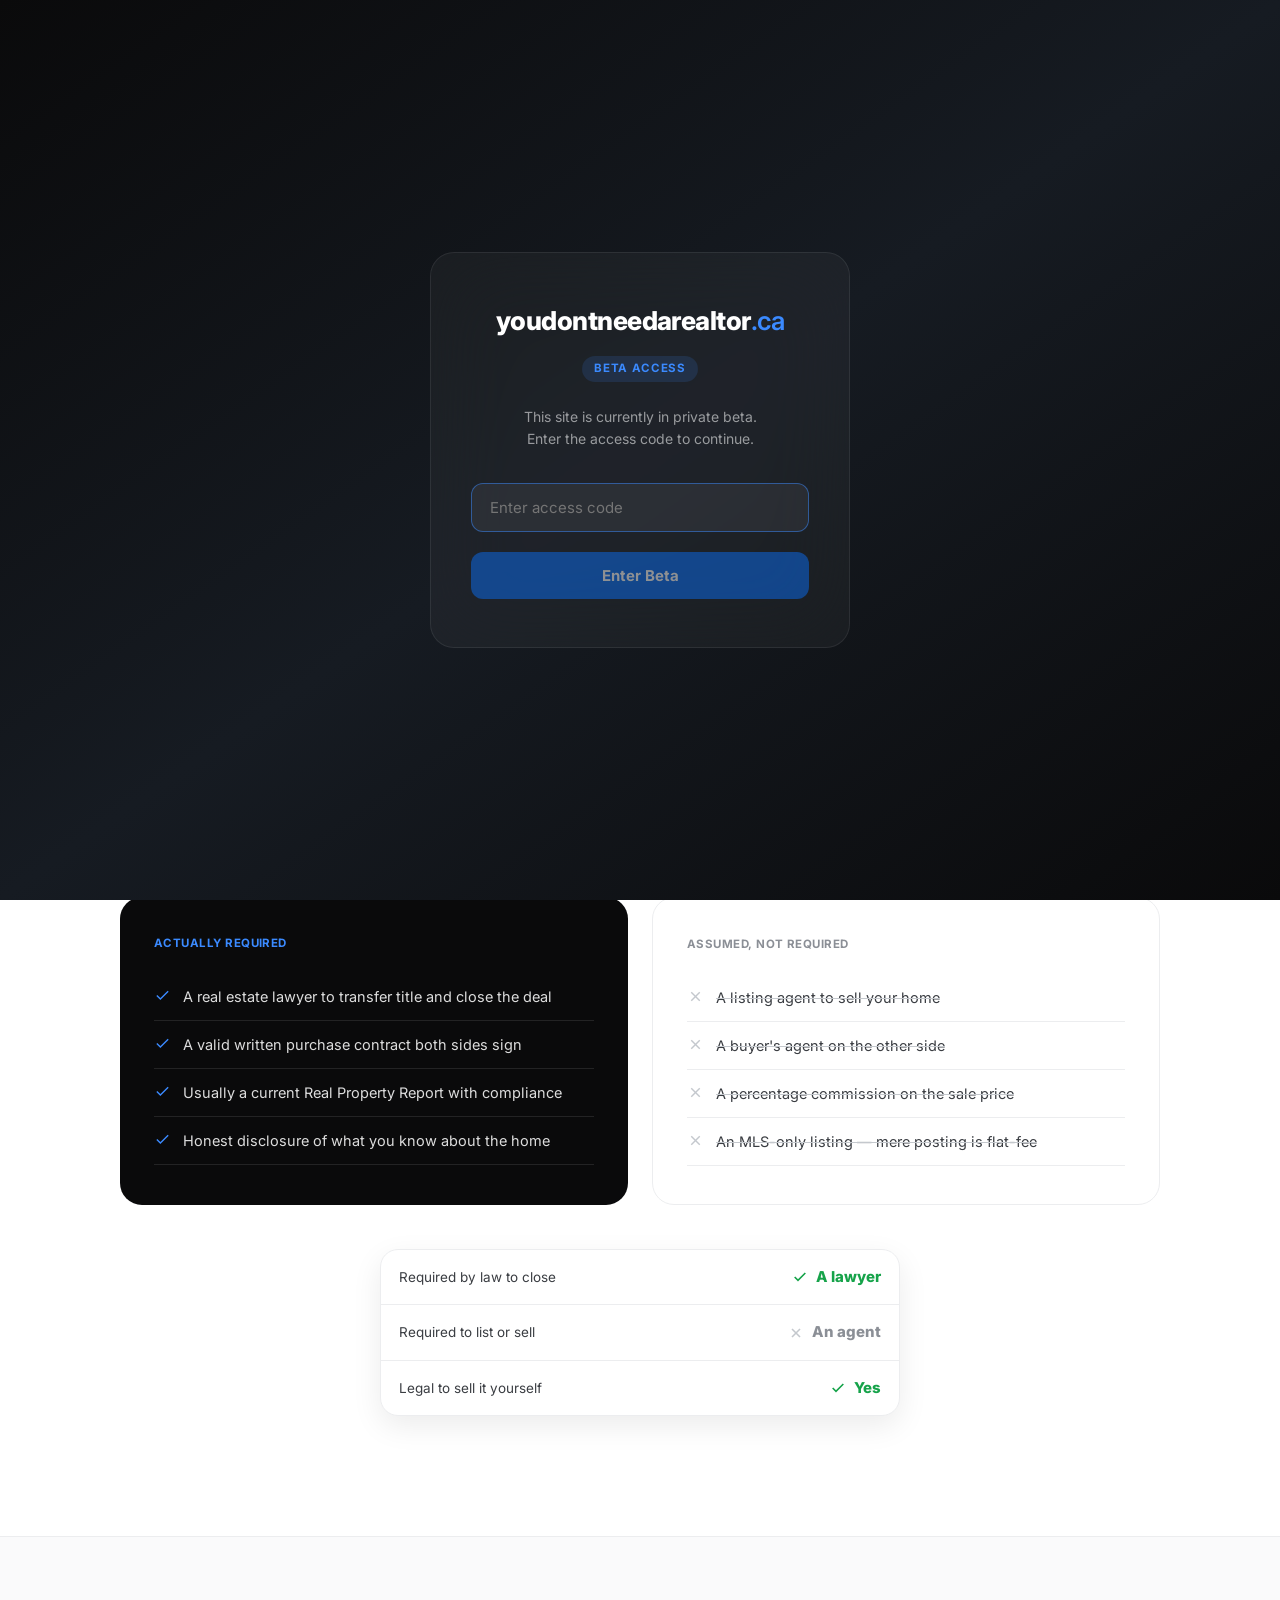
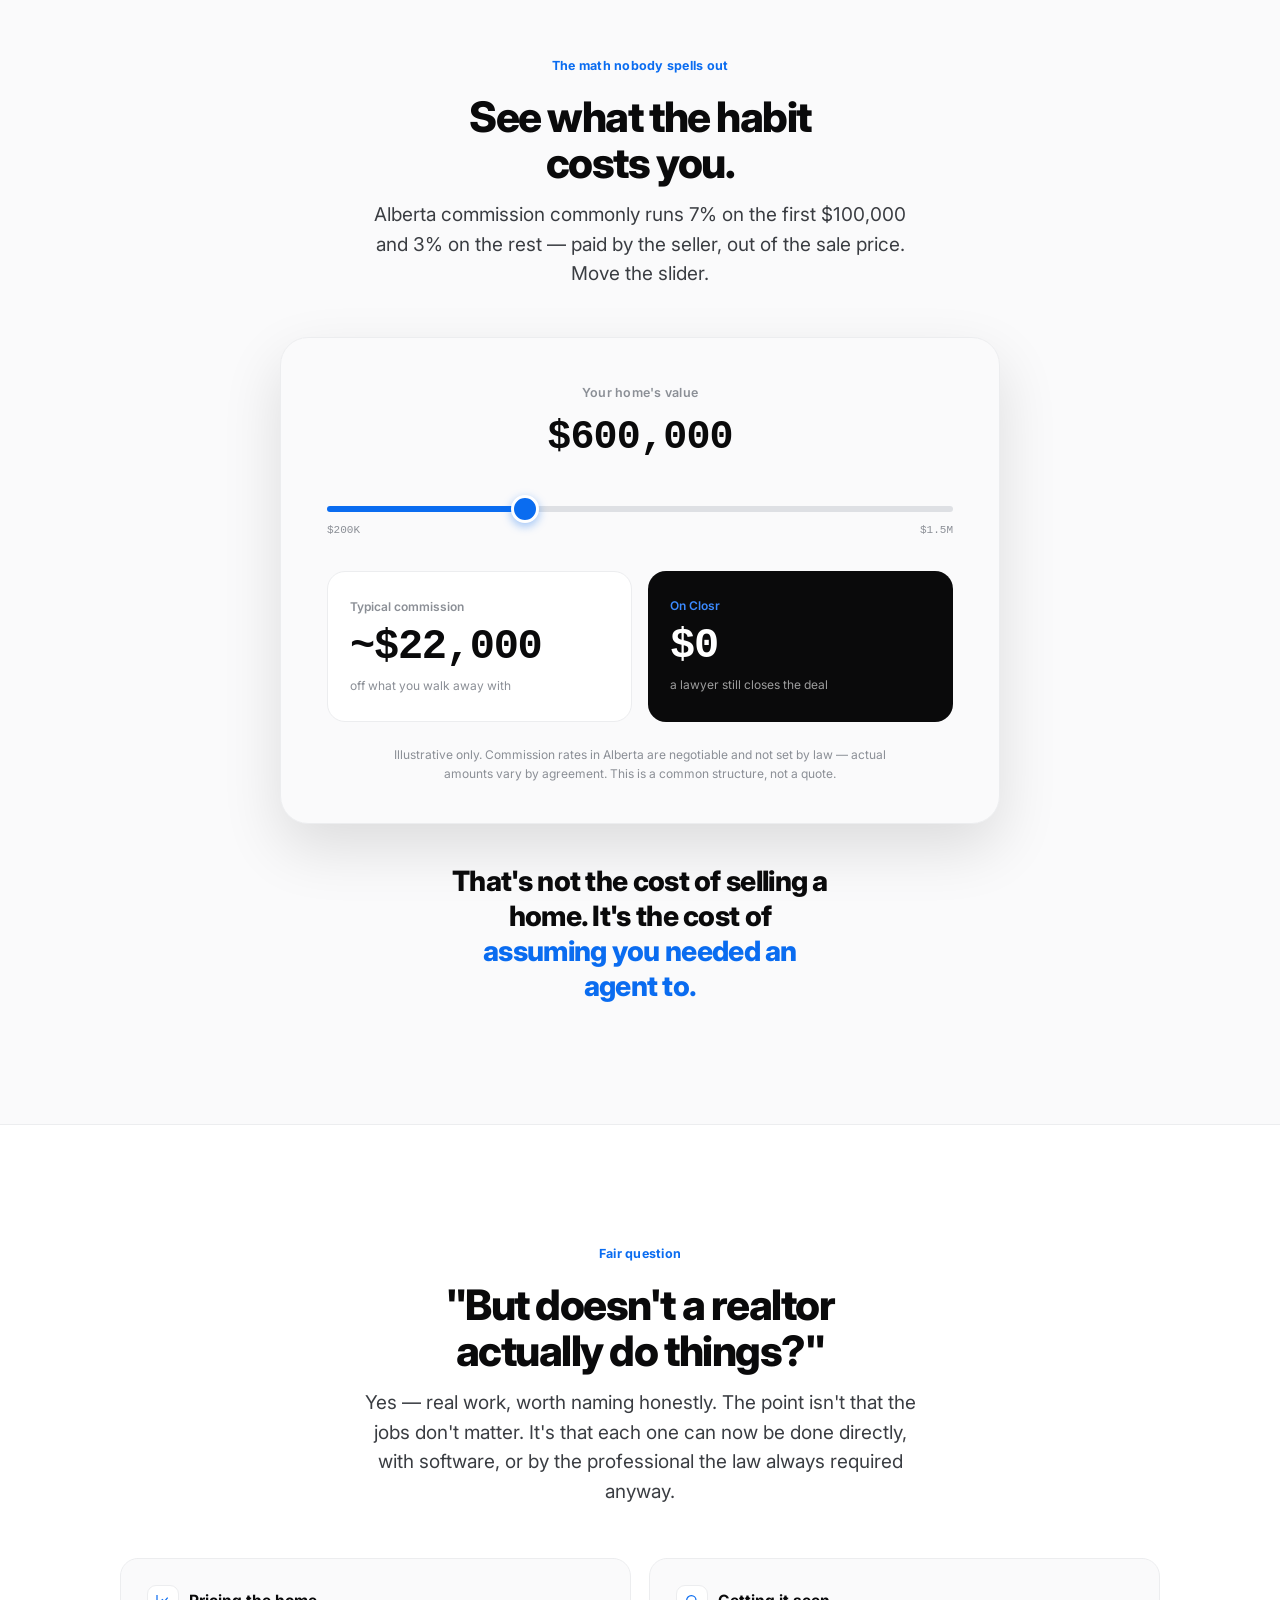
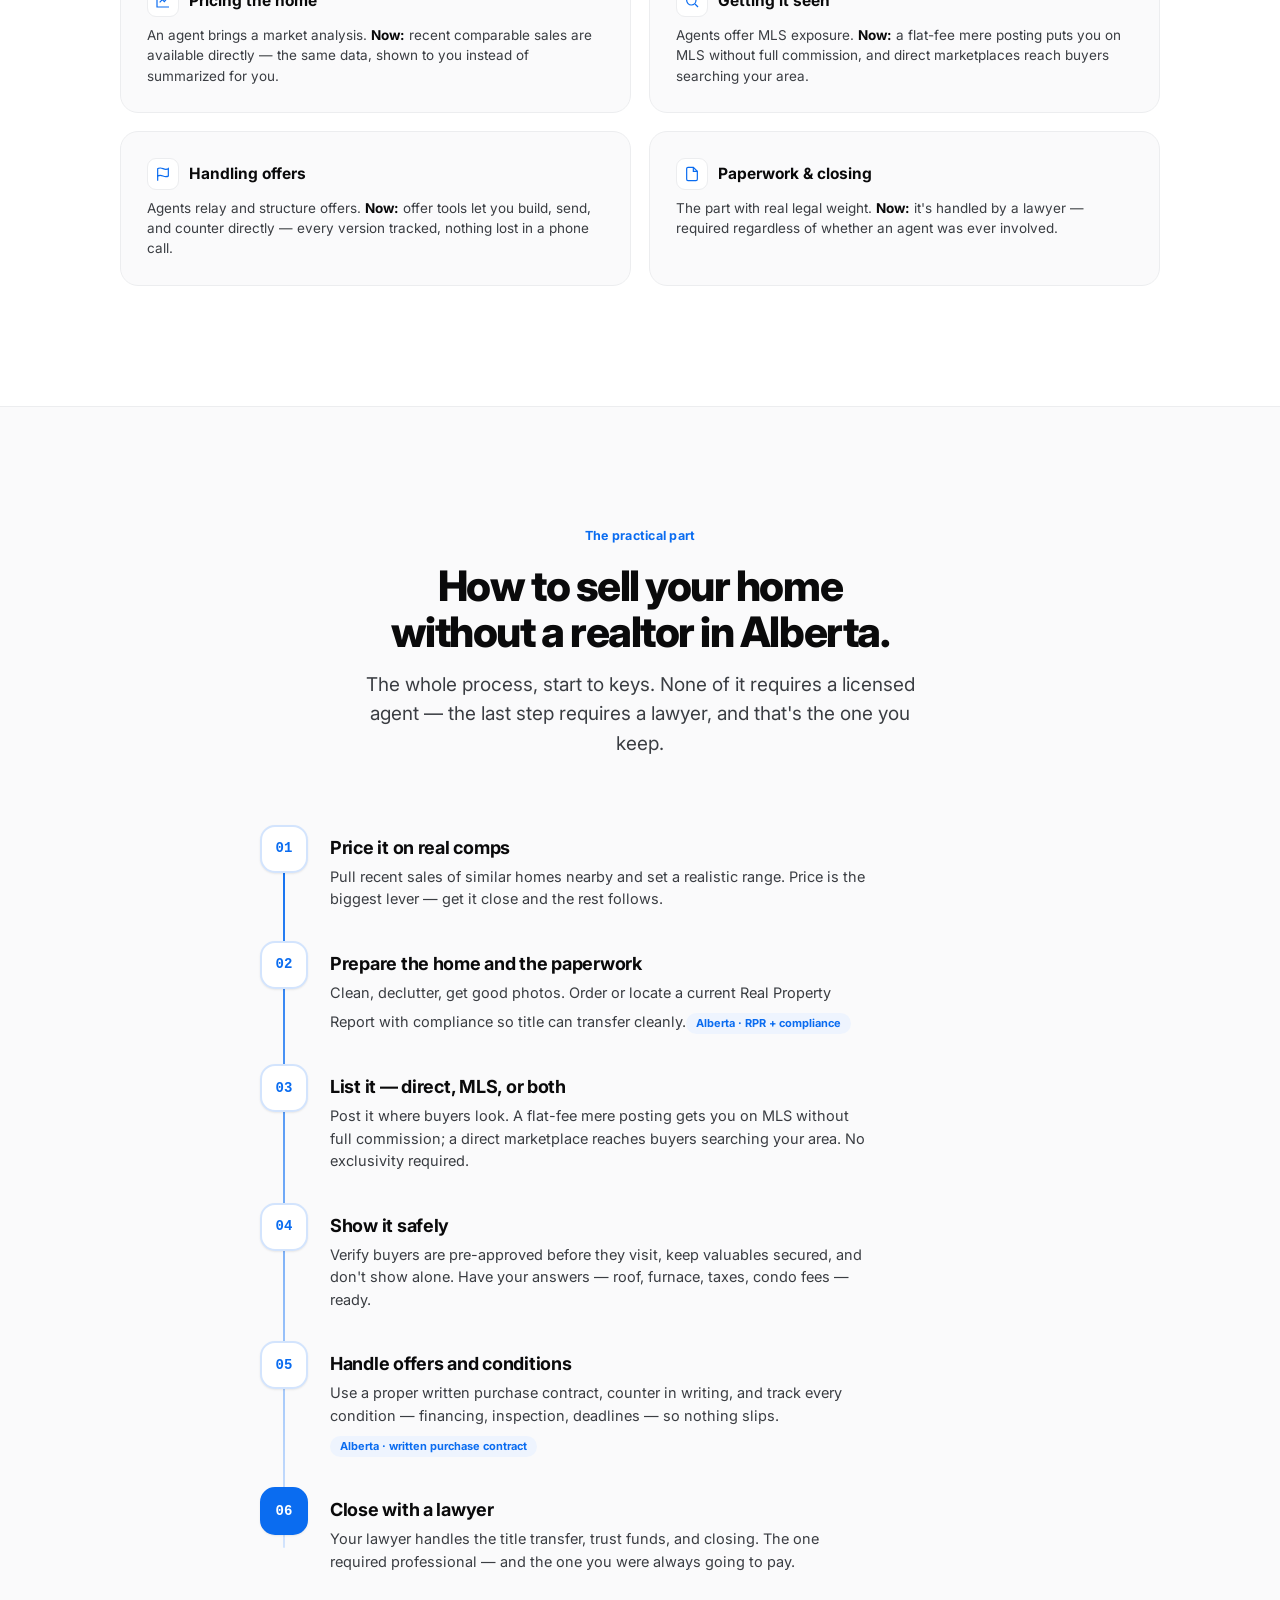
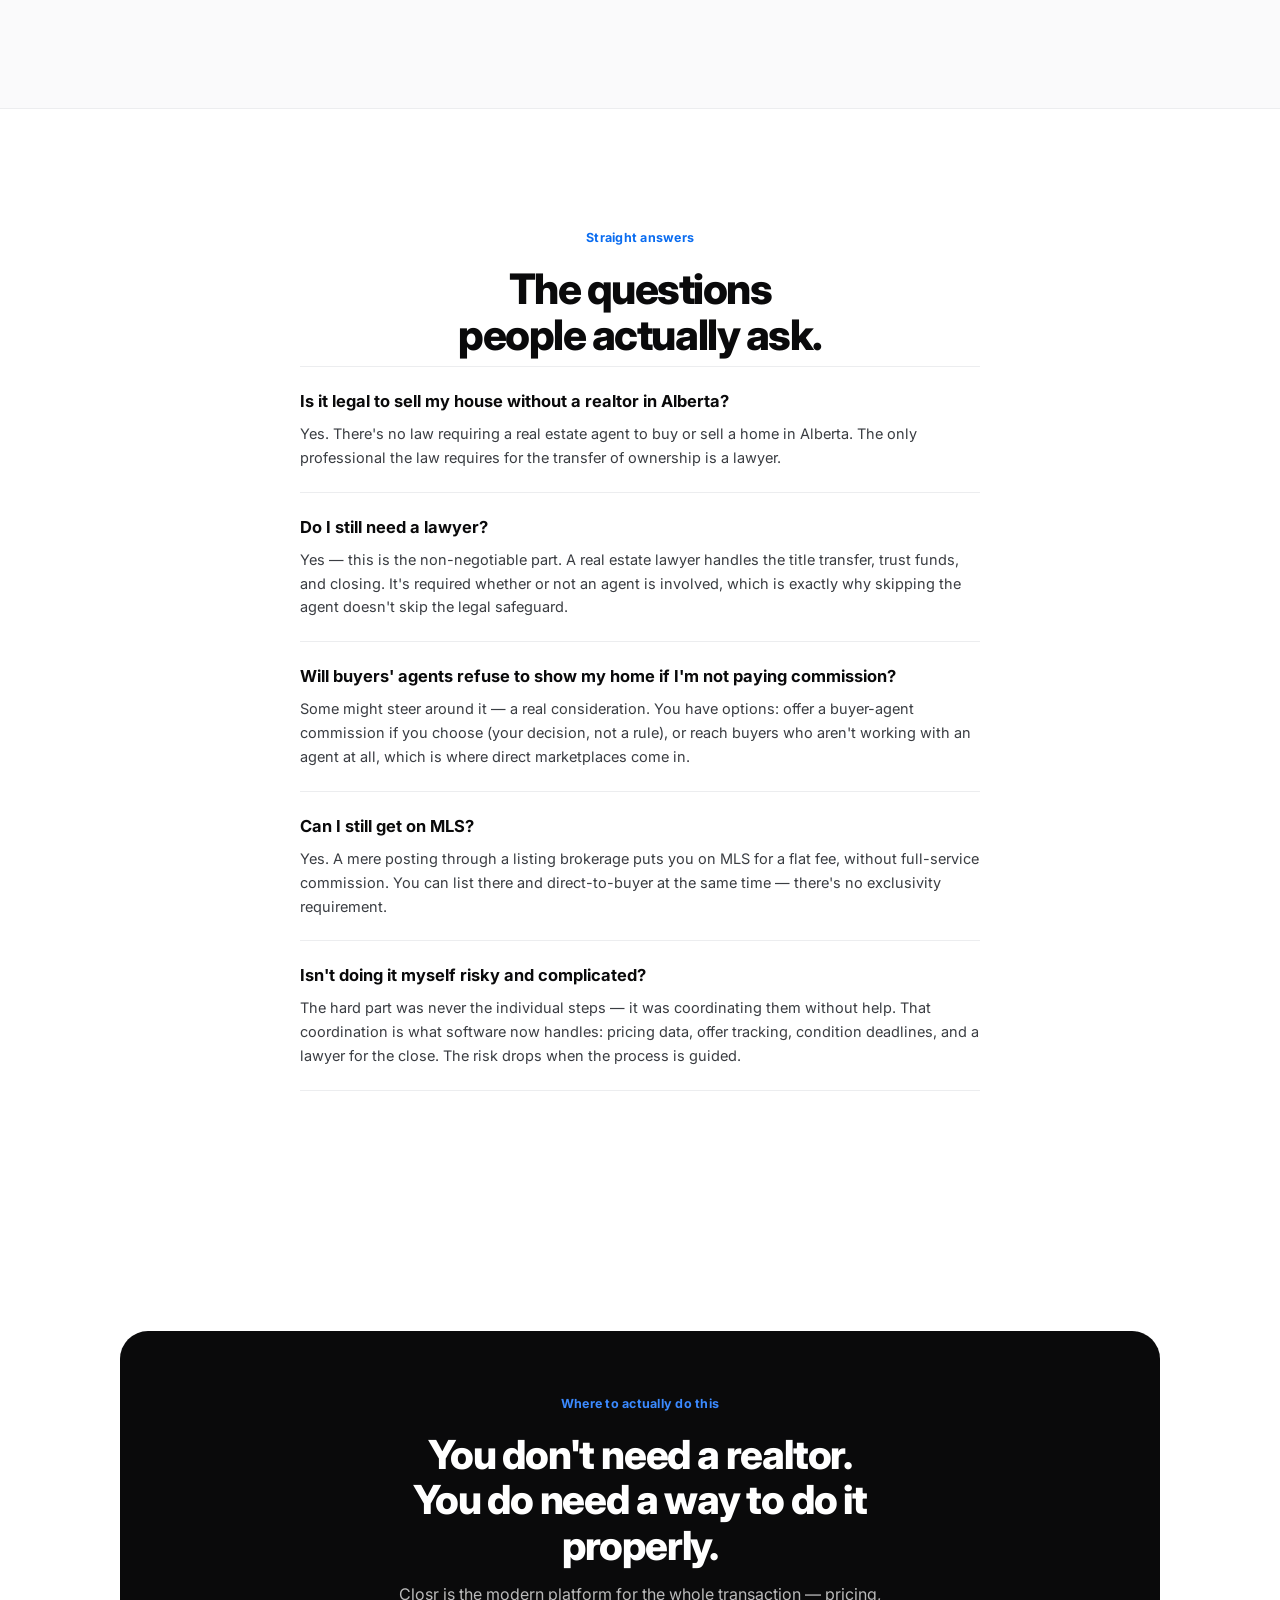
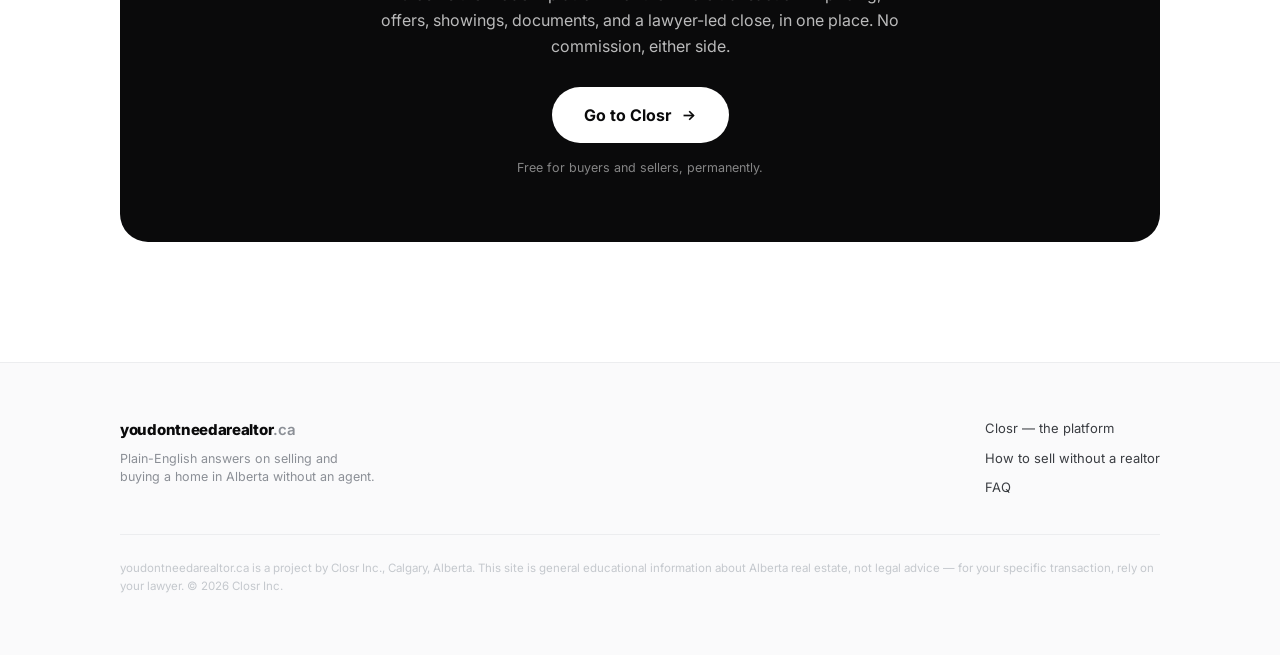
==== commit a633a80d: "Implement new v5.2 wireframe as the landing page Replace the previous closr-branded landing with the" ====
--- a/index.html
+++ b/index.html
@@ -3,273 +3,225 @@
 <head>
   <meta charset="UTF-8" />
   <meta name="viewport" content="width=device-width, initial-scale=1.0" />
-  <title>closr — Licensed Alberta Real Estate Brokerage</title>
-  <meta name="description" content="Flat-fee MLS listing for Alberta home sellers. Transparent costs, lawyer-closed transactions, full MLS access for buyers. Licensed Alberta brokerage." />
+  <title>Do You Need a Realtor in Alberta? No — Here's What You Actually Need</title>
+  <meta name="description" content="You don't legally need a realtor to sell your home in Alberta — only a lawyer is required to close. See what the law actually requires, what commission costs, and how to sell your home yourself." />
   <link rel="canonical" href="https://youdontneedarealtor.com/" />
 
   <!-- Open Graph -->
   <meta property="og:type" content="website" />
   <meta property="og:locale" content="en_CA" />
-  <meta property="og:title" content="closr — Licensed Alberta Real Estate Brokerage" />
-  <meta property="og:description" content="Flat-fee MLS listing for Alberta home sellers. Transparent costs, lawyer-closed transactions, full MLS access for buyers." />
+  <meta property="og:title" content="Do You Need a Realtor in Alberta? No — Here's What You Actually Need" />
+  <meta property="og:description" content="You don't legally need a realtor to sell your home in Alberta — only a lawyer is required to close. See what the law requires, what commission costs, and how to sell your home yourself." />
   <meta property="og:url" content="https://youdontneedarealtor.com/" />
-  <meta property="og:site_name" content="closr" />
+  <meta property="og:site_name" content="youdontneedarealtor.ca" />
 
   <!-- Twitter Card -->
   <meta name="twitter:card" content="summary_large_image" />
-  <meta name="twitter:title" content="closr — Licensed Alberta Real Estate Brokerage" />
-  <meta name="twitter:description" content="Flat-fee MLS listing for Alberta home sellers. Transparent costs, lawyer-closed transactions." />
+  <meta name="twitter:title" content="Do You Need a Realtor in Alberta? No — Here's What You Actually Need" />
+  <meta name="twitter:description" content="You don't legally need a realtor to sell your home in Alberta — only a lawyer is required to close." />
 
   <link rel="icon" href="data:image/svg+xml,<svg xmlns='http://www.w3.org/2000/svg' viewBox='0 0 32 32'><text y='26' font-size='28'>🏠</text></svg>" />
   <link rel="preconnect" href="https://fonts.googleapis.com" />
   <link rel="preconnect" href="https://fonts.gstatic.com" crossorigin />
-  <link href="https://fonts.googleapis.com/css2?family=Cormorant+Garamond:ital,wght@0,300;0,400;0,500;1,300;1,400;1,500&family=Jost:wght@300;400;500&display=swap" rel="stylesheet" />
+  <link href="https://fonts.googleapis.com/css2?family=Inter:wght@400;500;600;700;800;900&display=swap" rel="stylesheet" />
   <link rel="stylesheet" href="styles.css" />
 </head>
 <body>
-
-  <!-- BETA GATE -->
-  <div id="beta-gate">
-    <div class="gate-card">
-      <div class="gate-brand">cl<em>o</em>sr.</div>
-      <div class="gate-badge">Beta Access</div>
-      <p class="gate-desc">closr is currently in private beta.<br>Enter the access code to continue.</p>
-      <form id="gate-form">
-        <input type="password" id="gate-input" placeholder="Enter access code" autofocus />
-        <p id="gate-error">Invalid access code. Try again.</p>
-        <button type="submit" id="gate-btn" disabled>Enter Beta</button>
-      </form>
-    </div>
-  </div>
-
-  <!-- NAV -->
-  <nav>
-    <a href="#" class="brand">cl<em>o</em>sr</a>
+<noscript><style>.reveal{opacity:1!important;transform:none!important}</style></noscript>
+
+<!-- BETA GATE -->
+<div id="beta-gate">
+  <div class="gate-card">
+    <div class="gate-brand">youdontneedarealtor<span class="ca">.ca</span></div>
+    <div class="gate-badge">Beta Access</div>
+    <p class="gate-desc">This site is currently in private beta.<br>Enter the access code to continue.</p>
+    <form id="gate-form">
+      <input type="password" id="gate-input" placeholder="Enter access code" autofocus />
+      <p id="gate-error">Invalid access code. Try again.</p>
+      <button type="submit" id="gate-btn" disabled>Enter Beta</button>
+    </form>
+  </div>
+</div>
+
+<nav>
+  <div class="nav-in">
+    <div class="logo">youdontneedarealtor<span class="ca">.ca</span></div>
     <div class="nav-links">
-      <a href="#how">How it works</a>
-      <a href="#selling">Selling</a>
-      <a href="#buying">Buying</a>
-      <a href="https://closr.ca">closr.ca</a>
-    </div>
-    <a href="https://closr.ca" class="nav-cta">List your home &rarr;</a>
-  </nav>
-
-  <!-- HERO -->
-  <div class="hero">
-    <div class="hero-text fade-up">
-      <div class="hero-eyebrow">Licensed Alberta brokerage &middot; RECA compliant</div>
-      <h1 class="hero-head">Real estate,<br>done <em>on your<br>own terms.</em></h1>
-      <p class="hero-body">Transparent costs. Flat-fee MLS listing. Every transaction closed by a licensed Alberta lawyer. No surprises — just a straightforward path to your next chapter.</p>
-      <div class="hero-actions">
-        <a href="https://closr.ca" class="btn-primary">List your home</a>
-        <a href="#how" class="btn-ghost">See how it works</a>
-      </div>
-    </div>
-    <div class="hero-card fade-up" style="transition-delay:.15s">
-      <div class="stat-block">
-        <div class="stat-num">$11,500</div>
-        <div class="stat-label">Average savings for an Alberta seller<br>on a $500,000 home</div>
-      </div>
-      <div class="stat-divider"></div>
-      <div class="stat-block">
-        <div class="stat-num" style="font-size:36px">$49,300</div>
-        <div class="stat-label">What that savings becomes invested<br>at 6% over 25 years</div>
-      </div>
-      <div class="stat-divider"></div>
-      <p class="stat-small">Alberta's standard commission is 7% on the first $100K + 3% on the remainder — roughly $19,000 on a $500K sale. closr's all-in cost is $7,500.</p>
-    </div>
-  </div>
-
-  <!-- HOW IT WORKS -->
-  <div class="how" id="how">
-    <div class="how-inner fade-up">
-      <div class="section-eye">How it works</div>
-      <h2 class="section-head">From listing to close,<br><em>we handle the detail.</em></h2>
-      <div class="steps">
-        <div class="step">
-          <div class="step-num">01</div>
-          <div class="step-title"><em>Price</em> your home</div>
-          <p class="step-body">Our AI pricing tool analyzes active Calgary and Edmonton MLS data to recommend a market-accurate list price — in minutes.</p>
+      <a href="#truth">The truth</a>
+      <a href="#cost">The cost</a>
+      <a href="#how">How to do it</a>
+      <a href="#faq">FAQ</a>
+      <a class="nav-cta" href="https://closr.ca">See the platform →</a>
+    </div>
+  </div>
+</nav>
+
+<header class="hero">
+  <div class="wrap">
+    <div class="q">Do you legally need a realtor in Alberta?</div>
+    <div class="answer">No<span class="p">.</span></div>
+    <p class="lead">Only a <b>lawyer</b> is required to close a home sale in Alberta. An agent never was — it was just the default. Here's what the law actually requires, what the assumption costs you, and how to sell your home yourself.</p>
+    <div class="btn-row">
+      <a class="btn btn-dark" href="#cost">See what it costs you</a>
+      <a class="btn btn-line" href="#how">How to do it <svg viewBox="0 0 24 24"><path d="M5 12h14"/><path d="M13 6l6 6-6 6"/></svg></a>
+    </div>
+    <p class="hero-note">Alberta-specific · plain-English · not legal advice</p>
+  </div>
+</header>
+
+<section class="sec" id="truth" style="padding-top:40px">
+  <div class="wrap">
+    <div class="reveal center">
+      <div class="eyebrow">What the law actually requires</div>
+      <h2 class="h2" style="max-width:16ch;margin:0 auto">One of these is the law. The other is a habit.</h2>
+    </div>
+    <div class="two reveal">
+      <div class="two-card law">
+        <div class="two-tag">Actually required</div>
+        <div class="two-row"><svg viewBox="0 0 24 24"><polyline points="20 6 9 17 4 12"/></svg>A real estate lawyer to transfer title and close the deal</div>
+        <div class="two-row"><svg viewBox="0 0 24 24"><polyline points="20 6 9 17 4 12"/></svg>A valid written purchase contract both sides sign</div>
+        <div class="two-row"><svg viewBox="0 0 24 24"><polyline points="20 6 9 17 4 12"/></svg>Usually a current Real Property Report with compliance</div>
+        <div class="two-row"><svg viewBox="0 0 24 24"><polyline points="20 6 9 17 4 12"/></svg>Honest disclosure of what you know about the home</div>
+      </div>
+      <div class="two-card habit">
+        <div class="two-tag">Assumed, not required</div>
+        <div class="two-row"><svg viewBox="0 0 24 24"><line x1="18" y1="6" x2="6" y2="18"/><line x1="6" y1="6" x2="18" y2="18"/></svg><span><s>A listing agent to sell your home</s></span></div>
+        <div class="two-row"><svg viewBox="0 0 24 24"><line x1="18" y1="6" x2="6" y2="18"/><line x1="6" y1="6" x2="18" y2="18"/></svg><span><s>A buyer's agent on the other side</s></span></div>
+        <div class="two-row"><svg viewBox="0 0 24 24"><line x1="18" y1="6" x2="6" y2="18"/><line x1="6" y1="6" x2="18" y2="18"/></svg><span><s>A percentage commission on the sale price</s></span></div>
+        <div class="two-row"><svg viewBox="0 0 24 24"><line x1="18" y1="6" x2="6" y2="18"/><line x1="6" y1="6" x2="18" y2="18"/></svg><span><s>An MLS-only listing — mere posting is flat-fee</s></span></div>
+      </div>
+    </div>
+    <div class="ui fact reveal">
+      <div class="row"><span class="k">Required by law to close</span><span class="tag yes"><svg viewBox="0 0 24 24"><polyline points="20 6 9 17 4 12"/></svg>A lawyer</span></div>
+      <div class="row"><span class="k">Required to list or sell</span><span class="tag no"><svg viewBox="0 0 24 24"><line x1="18" y1="6" x2="6" y2="18"/><line x1="6" y1="6" x2="18" y2="18"/></svg>An agent</span></div>
+      <div class="row"><span class="k">Legal to sell it yourself</span><span class="tag yes"><svg viewBox="0 0 24 24"><polyline points="20 6 9 17 4 12"/></svg>Yes</span></div>
+    </div>
+  </div>
+</section>
+
+<!-- ICONIC: commission calculator -->
+<section class="sec" id="cost" style="background:var(--bg-2);border-top:1px solid var(--line);border-bottom:1px solid var(--line)">
+  <div class="wrap">
+    <div class="reveal center">
+      <div class="eyebrow">The math nobody spells out</div>
+      <h2 class="h2" style="max-width:15ch;margin:0 auto 14px">See what the habit costs you.</h2>
+      <p class="lead" style="max-width:540px;margin:0 auto">Alberta commission commonly runs 7% on the first $100,000 and 3% on the rest — paid by the seller, out of the sale price. Move the slider.</p>
+    </div>
+    <div class="calc-card reveal">
+      <div class="calc-k">Your home's value</div>
+      <div class="calc-home mono" id="calcHome">$600,000</div>
+      <input class="calc-slider" id="homeVal" type="range" min="200000" max="1500000" step="10000" value="600000" aria-label="Home value">
+      <div class="calc-scale"><span>$200K</span><span>$1.5M</span></div>
+      <div class="calc-out">
+        <div class="calc-box old">
+          <div class="lbl">Typical commission</div>
+          <div class="amt mono" id="calcComm">~$22,000</div>
+          <div class="sub">off what you walk away with</div>
         </div>
-        <div class="step">
-          <div class="step-num">02</div>
-          <div class="step-title"><em>List</em> on MLS</div>
-          <p class="step-body">Your home goes live on MLS and Realtor.ca in about 15 minutes. Full listing, photos, and details — no waiting, no bottlenecks.</p>
+        <div class="calc-box new">
+          <div class="lbl">On Closr</div>
+          <div class="amt mono">$0</div>
+          <div class="sub">a lawyer still closes the deal</div>
         </div>
-        <div class="step">
-          <div class="step-num">03</div>
-          <div class="step-title"><em>Manage</em> offers</div>
-          <p class="step-body">Receive, review, and respond to offers digitally. Track conditions and deadlines in one clear dashboard. A closr Advisor is available to guide you through every step.</p>
-        </div>
-        <div class="step">
-          <div class="step-num">04</div>
-          <div class="step-title"><em>Close</em> with a lawyer</div>
-          <p class="step-body">Every closr transaction is closed by a licensed Alberta real estate lawyer. Clean, protected, and fully compliant with RECA regulations.</p>
-        </div>
-      </div>
-    </div>
-  </div>
-
-  <!-- SELL & BUY -->
-  <div class="split">
-
-    <!-- SELL -->
-    <div class="pane fade-up" id="selling">
-      <span class="pane-tag tag-sell">Selling in Alberta</span>
-      <h2 class="pane-head">Know your costs<br>before you <em>list.</em></h2>
-      <p class="pane-sub">Alberta's commission structure is set by convention, not law. closr gives you a transparent, flat-fee alternative — with full MLS exposure and professional support.</p>
-
-      <div class="compare">
-        <div class="cmp">
-          <div class="cmp-top">
-            <span class="cmp-name">Standard Alberta commission</span>
-            <span class="cmp-val" style="color:var(--ink-soft)">$19,000</span>
-          </div>
-          <div class="cmp-track"><div class="cmp-fill" id="bar-trad" style="width:0%;background:#B4B2A9"></div></div>
-        </div>
-        <div class="cmp">
-          <div class="cmp-top">
-            <span class="cmp-name">closr — all in (listing + recommended co-op)</span>
-            <span class="cmp-val" style="color:var(--green)">$7,500</span>
-          </div>
-          <div class="cmp-track"><div class="cmp-fill" id="bar-closr" style="width:0%;background:var(--green)"></div></div>
-        </div>
-      </div>
-
-      <div class="rule"></div>
-      <div class="save-row">
-        <span class="save-lbl">Difference back in your pocket</span>
-        <span class="save-num">$11,500</span>
-      </div>
-
-      <div class="pills">
-        <span class="pill">0.5% listing fee at close</span>
-        <span class="pill">Co-op is your decision</span>
-        <span class="pill">MLS live in 15 minutes</span>
-        <span class="pill">AI-assisted pricing</span>
-        <span class="pill">Digital offer management</span>
-      </div>
-    </div>
-
-    <!-- BUY -->
-    <div class="pane fade-up" id="buying">
-      <span class="pane-tag tag-buy">Buying in Alberta</span>
-      <h2 class="pane-head">Browse every listing.<br>On your own <em>terms.</em></h2>
-      <p class="pane-sub">Access the full Calgary and Edmonton MLS — every active listing, full details, condition tracking, and offer tools. No obligation, no pressure, no clock running.</p>
-
-      <div class="compare">
-        <div class="cmp">
-          <div class="cmp-top">
-            <span class="cmp-name">Typical buyer agent fee (seller-paid, embedded)</span>
-            <span class="cmp-val" style="color:var(--ink-soft)">~$9,500</span>
-          </div>
-          <div class="cmp-track"><div class="cmp-fill" style="width:100%;background:#B4B2A9"></div></div>
-        </div>
-        <div class="cmp">
-          <div class="cmp-top">
-            <span class="cmp-name">closr buyer access</span>
-            <span class="cmp-val" style="color:var(--green)">$0</span>
-          </div>
-          <div class="cmp-track"><div class="cmp-fill" style="width:1%;background:var(--green)"></div></div>
-        </div>
-      </div>
-
-      <div class="rule"></div>
-      <div class="save-row" style="align-items:flex-end">
-        <span class="save-lbl">Self-serve, lawyer-closed, RECA-compliant</span>
-      </div>
-
-      <div class="pills">
-        <span class="pill">Full MLS access</span>
-        <span class="pill">Calgary &amp; Edmonton</span>
-        <span class="pill">Condition tracking</span>
-        <span class="pill">Digital offers</span>
-        <span class="pill">No obligation</span>
-      </div>
-    </div>
-
-  </div>
-
-  <!-- AMORTIZATION -->
-  <div class="amort-section">
-    <div class="amort-inner">
-      <div class="amort-left fade-up">
-        <div class="section-eye">Your savings, compounded</div>
-        <div class="amort-big">$49,300</div>
-        <p class="amort-desc">$11,500 in commission savings, invested at a conservative 6% annual return over 25 years. A one-time transaction decision that shapes the next chapter of your financial life.</p>
-        <div class="chart" id="amort-chart"></div>
-        <div style="display:flex;justify-content:space-between;margin-top:2px">
-          <span style="font-size:10px;color:var(--ink-soft)">Today</span>
-          <span style="font-size:10px;color:var(--ink-soft)">Year 25</span>
-        </div>
-      </div>
-      <div class="amort-right fade-up" style="transition-delay:.12s">
-        <div class="section-eye" style="padding-top:0">What $11,500 can become</div>
-        <div class="alt-row">
-          <div class="alt">
-            <div class="alt-l">Mortgage principal</div>
-            <div class="alt-v">6 months ahead</div>
-          </div>
-          <div class="alt">
-            <div class="alt-l">TFSA contribution</div>
-            <div class="alt-v">1.6 years funded</div>
-          </div>
-        </div>
-        <div class="alt-row">
-          <div class="alt">
-            <div class="alt-l">Home renovation</div>
-            <div class="alt-v">Kitchen or bath</div>
-          </div>
-          <div class="alt">
-            <div class="alt-l">Emergency fund</div>
-            <div class="alt-v">Fully covered</div>
-          </div>
-        </div>
-        <div class="alt-row">
-          <div class="alt">
-            <div class="alt-l">RESP (child education)</div>
-            <div class="alt-v">4 years of savings</div>
-          </div>
-          <div class="alt">
-            <div class="alt-l">Family travel</div>
-            <div class="alt-v">5 years of trips</div>
-          </div>
-        </div>
-      </div>
-    </div>
-  </div>
-
-  <!-- TRUST STRIP -->
-  <div class="trust fade-up">
-    <div class="trust-item">
-      <div class="trust-label">RECA Licensed</div>
-      <p class="trust-body">closr operates as a licensed Alberta real estate brokerage under the Real Estate Act. Fully compliant, fully accountable.</p>
-    </div>
-    <div class="trust-item">
-      <div class="trust-label">Lawyer-closed</div>
-      <p class="trust-body">Every transaction is closed by a licensed Alberta real estate lawyer. Your purchase is protected from offer to keys.</p>
-    </div>
-    <div class="trust-item">
-      <div class="trust-label">Transparent pricing</div>
-      <p class="trust-body">0.5% listing fee, paid at close. Co-op commission is the seller's choice — we recommend 1% to ensure full MLS exposure.</p>
-    </div>
-    <div class="trust-item">
-      <div class="trust-label">Alberta-built</div>
-      <p class="trust-body">Built in Calgary for the Alberta market. We know Calgary and Edmonton real estate — the neighbourhoods, the contracts, the pace.</p>
-    </div>
-  </div>
-
-  <!-- FOOTER -->
-  <footer>
-    <div class="footer-brand">cl<em>o</em>sr</div>
-    <p class="footer-note">closr is a licensed Alberta real estate brokerage operating under RECA. All transactions are closed by a licensed Alberta lawyer. Commission savings estimates are based on a $500,000 purchase price and Alberta's standard commission structure (7% on first $100K + 3% on remainder). Investment projections assume 6% annual return over 25 years and are illustrative only.</p>
-    <div class="footer-right">
-      closr.ca<br>
-      Calgary, Alberta<br>
-      <a href="https://closr.ca" style="color:var(--green);text-decoration:none;">Get started &rarr;</a>
-    </div>
-  </footer>
-
-  <script src="app.js"></script>
+      </div>
+      <p class="calc-note">Illustrative only. Commission rates in Alberta are negotiable and not set by law — actual amounts vary by agreement. This is a common structure, not a quote.</p>
+    </div>
+    <p class="calc-punch reveal">That's not the cost of selling a home. It's the cost of <span class="a">assuming you needed an agent to.</span></p>
+  </div>
+</section>
+
+<section class="sec">
+  <div class="wrap">
+    <div class="reveal center">
+      <div class="eyebrow">Fair question</div>
+      <h2 class="h2" style="max-width:16ch;margin:0 auto 14px">"But doesn't a realtor actually do things?"</h2>
+      <p class="lead" style="max-width:560px;margin:0 auto">Yes — real work, worth naming honestly. The point isn't that the jobs don't matter. It's that each one can now be done directly, with software, or by the professional the law always required anyway.</p>
+    </div>
+    <div class="does-grid reveal">
+      <div class="does">
+        <div class="job"><span class="ic"><svg viewBox="0 0 24 24"><path d="M3 3v18h18"/><path d="M7 14l4-4 3 3 5-6"/></svg></span>Pricing the home</div>
+        <p>An agent brings a market analysis. <b>Now:</b> recent comparable sales are available directly — the same data, shown to you instead of summarized for you.</p>
+      </div>
+      <div class="does">
+        <div class="job"><span class="ic"><svg viewBox="0 0 24 24"><circle cx="11" cy="11" r="7"/><line x1="21" y1="21" x2="16.5" y2="16.5"/></svg></span>Getting it seen</div>
+        <p>Agents offer MLS exposure. <b>Now:</b> a flat-fee mere posting puts you on MLS without full commission, and direct marketplaces reach buyers searching your area.</p>
+      </div>
+      <div class="does">
+        <div class="job"><span class="ic"><svg viewBox="0 0 24 24"><path d="M4 15s1-1 4-1 5 2 8 2 4-1 4-1V4s-1 1-4 1-5-2-8-2-4 1-4 1z"/><line x1="4" y1="22" x2="4" y2="15"/></svg></span>Handling offers</div>
+        <p>Agents relay and structure offers. <b>Now:</b> offer tools let you build, send, and counter directly — every version tracked, nothing lost in a phone call.</p>
+      </div>
+      <div class="does">
+        <div class="job"><span class="ic"><svg viewBox="0 0 24 24"><path d="M14 2H6a2 2 0 0 0-2 2v16a2 2 0 0 0 2 2h12a2 2 0 0 0 2-2V8z"/><polyline points="14 2 14 8 20 8"/></svg></span>Paperwork &amp; closing</div>
+        <p>The part with real legal weight. <b>Now:</b> it's handled by a lawyer — required regardless of whether an agent was ever involved.</p>
+      </div>
+    </div>
+  </div>
+</section>
+
+<section class="sec" id="how" style="background:var(--bg-2);border-top:1px solid var(--line);border-bottom:1px solid var(--line)">
+  <div class="wrap">
+    <div class="reveal center">
+      <div class="eyebrow">The practical part</div>
+      <h2 class="h2" style="max-width:18ch;margin:0 auto 14px">How to sell your home without a realtor in Alberta.</h2>
+      <p class="lead" style="max-width:560px;margin:0 auto">The whole process, start to keys. None of it requires a licensed agent — the last step requires a lawyer, and that's the one you keep.</p>
+    </div>
+    <div class="how-wrap reveal">
+      <div class="how-spine"></div>
+      <div class="how-step"><div class="how-node">01</div><div class="how-c"><h3>Price it on real comps</h3><p>Pull recent sales of similar homes nearby and set a realistic range. Price is the biggest lever — get it close and the rest follows.</p></div></div>
+      <div class="how-step"><div class="how-node">02</div><div class="how-c"><h3>Prepare the home and the paperwork</h3><p>Clean, declutter, get good photos. Order or locate a current Real Property Report with compliance so title can transfer cleanly.<span class="ab">Alberta · RPR + compliance</span></p></div></div>
+      <div class="how-step"><div class="how-node">03</div><div class="how-c"><h3>List it — direct, MLS, or both</h3><p>Post it where buyers look. A flat-fee mere posting gets you on MLS without full commission; a direct marketplace reaches buyers searching your area. No exclusivity required.</p></div></div>
+      <div class="how-step"><div class="how-node">04</div><div class="how-c"><h3>Show it safely</h3><p>Verify buyers are pre-approved before they visit, keep valuables secured, and don't show alone. Have your answers — roof, furnace, taxes, condo fees — ready.</p></div></div>
+      <div class="how-step"><div class="how-node">05</div><div class="how-c"><h3>Handle offers and conditions</h3><p>Use a proper written purchase contract, counter in writing, and track every condition — financing, inspection, deadlines — so nothing slips.<span class="ab">Alberta · written purchase contract</span></p></div></div>
+      <div class="how-step"><div class="how-node">06</div><div class="how-c"><h3>Close with a lawyer</h3><p>Your lawyer handles the title transfer, trust funds, and closing. The one required professional — and the one you were always going to pay.</p></div></div>
+    </div>
+  </div>
+</section>
+
+<section class="sec" id="faq">
+  <div class="wrap faq-wrap">
+    <div class="reveal center" style="margin-bottom:8px">
+      <div class="eyebrow">Straight answers</div>
+      <h2 class="h2" style="max-width:14ch;margin:0 auto">The questions people actually ask.</h2>
+    </div>
+    <div class="reveal">
+      <div class="faq-item"><div class="faq-q">Is it legal to sell my house without a realtor in Alberta?</div><div class="faq-a">Yes. There's no law requiring a real estate agent to buy or sell a home in Alberta. The only professional the law requires for the transfer of ownership is a lawyer.</div></div>
+      <div class="faq-item"><div class="faq-q">Do I still need a lawyer?</div><div class="faq-a">Yes — this is the non-negotiable part. A real estate lawyer handles the title transfer, trust funds, and closing. It's required whether or not an agent is involved, which is exactly why skipping the agent doesn't skip the legal safeguard.</div></div>
+      <div class="faq-item"><div class="faq-q">Will buyers' agents refuse to show my home if I'm not paying commission?</div><div class="faq-a">Some might steer around it — a real consideration. You have options: offer a buyer-agent commission if you choose (your decision, not a rule), or reach buyers who aren't working with an agent at all, which is where direct marketplaces come in.</div></div>
+      <div class="faq-item"><div class="faq-q">Can I still get on MLS?</div><div class="faq-a">Yes. A mere posting through a listing brokerage puts you on MLS for a flat fee, without full-service commission. You can list there and direct-to-buyer at the same time — there's no exclusivity requirement.</div></div>
+      <div class="faq-item"><div class="faq-q">Isn't doing it myself risky and complicated?</div><div class="faq-a">The hard part was never the individual steps — it was coordinating them without help. That coordination is what software now handles: pricing data, offer tracking, condition deadlines, and a lawyer for the close. The risk drops when the process is guided.</div></div>
+    </div>
+  </div>
+</section>
+
+<section class="sec">
+  <div class="wrap">
+    <div class="handoff reveal">
+      <div class="eyebrow">Where to actually do this</div>
+      <h2>You don't need a realtor. You do need a way to do it properly.</h2>
+      <p>Closr is the modern platform for the whole transaction — pricing, offers, showings, documents, and a lawyer-led close, in one place. No commission, either side.</p>
+      <a class="btn-white" href="https://closr.ca">Go to Closr<svg viewBox="0 0 24 24"><path d="M5 12h14"/><path d="M13 6l6 6-6 6"/></svg></a>
+      <div class="micro">Free for buyers and sellers, permanently.</div>
+    </div>
+  </div>
+</section>
+
+<footer>
+  <div class="wrap">
+    <div class="foot">
+      <div>
+        <div class="logo">youdontneedarealtor<span class="ca">.ca</span></div>
+        <p class="foot-tag">Plain-English answers on selling and buying a home in Alberta without an agent.</p>
+      </div>
+      <div class="foot-col">
+        <a href="https://closr.ca">Closr — the platform</a>
+        <a href="#how">How to sell without a realtor</a>
+        <a href="#faq">FAQ</a>
+      </div>
+    </div>
+    <div class="foot-meta">youdontneedarealtor.ca is a project by Closr Inc., Calgary, Alberta. This site is general educational information about Alberta real estate, not legal advice — for your specific transaction, rely on your lawyer. © 2026 Closr Inc.</div>
+  </div>
+</footer>
+
+<script src="app.js"></script>
 </body>
 </html>
--- a/styles.css
+++ b/styles.css
@@ -1,339 +1,230 @@
-*, *::before, *::after { box-sizing: border-box; margin: 0; padding: 0; }
-
-:root {
-  --ink:        #1a1a18;
-  --ink-mid:    #5a5a56;
-  --ink-soft:   #8a8a84;
-  --surface:    #f7f6f2;
-  --surface-2:  #eeecea;
-  --border:     rgba(26,26,24,0.10);
-  --green:      #1D9E75;
-  --green-pale: #e1f5ee;
-  --green-dark: #0F6E56;
-  --serif:      'Cormorant Garamond', Georgia, serif;
-  --sans:       'Jost', system-ui, sans-serif;
-}
-
-html { scroll-behavior: smooth; }
-
-body {
-  font-family: var(--sans);
-  background: #fff;
-  color: var(--ink);
-  font-weight: 300;
-  -webkit-font-smoothing: antialiased;
-}
-
-/* ── NAV ── */
-nav {
-  position: sticky; top: 0; z-index: 100;
-  background: rgba(255,255,255,0.94);
-  backdrop-filter: blur(12px);
-  border-bottom: 0.5px solid var(--border);
-  display: flex; align-items: center; justify-content: space-between;
-  padding: 0 48px; height: 64px;
-}
-.brand {
-  font-family: var(--serif);
-  font-size: 22px; font-weight: 400; letter-spacing: -.01em;
-  color: var(--ink); text-decoration: none;
-}
-.brand em { font-style: italic; color: var(--green); }
-.nav-links { display: flex; align-items: center; gap: 32px; }
-.nav-links a {
-  font-size: 11px; letter-spacing: .08em; text-transform: uppercase;
-  color: var(--ink-mid); text-decoration: none; font-weight: 400;
-  transition: color .2s;
-}
-.nav-links a:hover { color: var(--ink); }
-.nav-cta {
-  font-size: 11px; letter-spacing: .06em; text-transform: uppercase;
-  font-weight: 500; font-family: var(--sans);
-  padding: 10px 22px; background: var(--green); color: #fff;
-  border: none; border-radius: 40px; cursor: pointer;
-  transition: background .2s, transform .15s;
-  text-decoration: none; display: inline-block;
-}
-.nav-cta:hover { background: var(--green-dark); transform: translateY(-1px); }
-
-/* ── HERO ── */
-.hero {
-  display: grid; grid-template-columns: 1fr 420px;
-  gap: 48px; align-items: center;
-  padding: 96px 48px 80px;
-  border-bottom: 0.5px solid var(--border);
-  max-width: 1200px; margin: 0 auto;
-}
-.hero-eyebrow {
-  font-size: 10px; letter-spacing: .14em; text-transform: uppercase;
-  color: var(--green); font-weight: 500; margin-bottom: 20px;
-}
-.hero-head {
-  font-family: var(--serif);
-  font-size: 64px; font-weight: 300; line-height: 1.08;
-  color: var(--ink); margin-bottom: 24px;
-  letter-spacing: -.02em;
-}
-.hero-head em { font-style: italic; color: var(--green); }
-.hero-body {
-  font-size: 16px; color: var(--ink-mid); line-height: 1.8;
-  max-width: 460px; font-weight: 300; margin-bottom: 36px;
-}
-.hero-actions { display: flex; align-items: center; gap: 20px; }
-.btn-primary {
-  font-size: 12px; letter-spacing: .06em; text-transform: uppercase;
-  font-weight: 500; font-family: var(--sans);
-  padding: 14px 28px; background: var(--green); color: #fff;
-  border: none; border-radius: 40px; cursor: pointer;
-  transition: background .2s, transform .15s; text-decoration: none;
-}
-.btn-primary:hover { background: var(--green-dark); transform: translateY(-1px); }
-.btn-ghost {
-  font-size: 12px; letter-spacing: .06em; text-transform: uppercase;
-  font-weight: 400; font-family: var(--sans); color: var(--ink-mid);
-  text-decoration: none; border-bottom: 0.5px solid var(--border);
-  padding-bottom: 2px; transition: color .2s, border-color .2s;
-}
-.btn-ghost:hover { color: var(--ink); border-color: var(--ink); }
-
-/* hero stat card */
-.hero-card {
-  background: var(--surface);
-  border-radius: 28px; padding: 40px 36px;
-  display: flex; flex-direction: column; gap: 28px;
-}
-.stat-num {
-  font-family: var(--serif);
-  font-size: 52px; font-weight: 300; color: var(--green); line-height: 1;
-  letter-spacing: -.02em;
-}
-.stat-label {
-  font-size: 11px; color: var(--ink-soft); margin-top: 6px;
-  letter-spacing: .04em; line-height: 1.5; font-weight: 300;
-}
-.stat-divider { height: 0.5px; background: var(--border); }
-.stat-small {
-  font-size: 13px; color: var(--ink-mid); line-height: 1.7; font-weight: 300;
-}
-
-/* ── SECTION WRAPPER ── */
-.section { max-width: 1200px; margin: 0 auto; padding: 0 48px; }
-
-/* ── HOW IT WORKS ── */
-.how { padding: 80px 48px; border-bottom: 0.5px solid var(--border); }
-.how-inner { max-width: 1200px; margin: 0 auto; }
-.section-eye {
-  font-size: 10px; letter-spacing: .14em; text-transform: uppercase;
-  color: var(--green); font-weight: 500; margin-bottom: 14px;
-}
-.section-head {
-  font-family: var(--serif);
-  font-size: 42px; font-weight: 300; line-height: 1.15;
-  color: var(--ink); margin-bottom: 56px;
-  letter-spacing: -.01em;
-}
-.section-head em { font-style: italic; }
-
-.steps { display: grid; grid-template-columns: repeat(4,1fr); gap: 1px; background: var(--border); border: 0.5px solid var(--border); border-radius: 20px; overflow: hidden; }
-.step { background: #fff; padding: 32px 28px; }
-.step-num {
-  font-family: var(--serif); font-size: 13px; color: var(--green);
-  margin-bottom: 16px; font-weight: 400;
-}
-.step-title {
-  font-family: var(--serif); font-size: 20px; font-weight: 400;
-  color: var(--ink); margin-bottom: 10px; line-height: 1.3;
-}
-.step-title em { font-style: italic; }
-.step-body { font-size: 13px; color: var(--ink-mid); line-height: 1.7; font-weight: 300; }
-
-/* ── SELL & BUY ── */
-.split { display: grid; grid-template-columns: 1fr 1fr; border-bottom: 0.5px solid var(--border); }
-.pane { padding: 64px 48px; }
-.pane + .pane { border-left: 0.5px solid var(--border); }
-
-.pane-tag {
-  display: inline-block; font-size: 9px; letter-spacing: .12em;
-  text-transform: uppercase; font-weight: 500;
-  padding: 4px 12px; border-radius: 30px; margin-bottom: 20px;
-}
-.tag-sell { background: #FAECE7; color: #993C1D; }
-.tag-buy  { background: var(--green-pale); color: var(--green-dark); }
-
-.pane-head {
-  font-family: var(--serif);
-  font-size: 36px; font-weight: 300; line-height: 1.2;
-  color: var(--ink); margin-bottom: 10px; letter-spacing: -.01em;
-}
-.pane-head em { font-style: italic; }
-.pane-sub { font-size: 13px; color: var(--ink-mid); line-height: 1.7; margin-bottom: 32px; font-weight: 300; }
-
-/* compare bars */
-.compare { display: flex; flex-direction: column; gap: 12px; margin-bottom: 24px; }
-.cmp { display: flex; flex-direction: column; gap: 5px; }
-.cmp-top { display: flex; justify-content: space-between; align-items: baseline; }
-.cmp-name { font-size: 11px; color: var(--ink-soft); letter-spacing: .02em; }
-.cmp-val  { font-size: 12px; font-weight: 500; }
-.cmp-track { height: 5px; background: var(--surface-2); border-radius: 3px; overflow: hidden; }
-.cmp-fill  { height: 100%; border-radius: 3px; transition: width 1s cubic-bezier(.25,.46,.45,.94); }
-
-.rule { height: 0.5px; background: var(--border); margin: 20px 0; }
-
-.save-row { display: flex; align-items: baseline; justify-content: space-between; }
-.save-lbl { font-size: 12px; color: var(--ink-soft); font-weight: 300; }
-.save-num {
-  font-family: var(--serif); font-size: 48px; font-weight: 300;
-  color: var(--green); letter-spacing: -.02em;
-}
-.pane-note { font-size: 11px; color: var(--ink-soft); line-height: 1.7; margin-top: 12px; font-weight: 300; }
-
-/* pills */
-.pills { display: flex; flex-wrap: wrap; gap: 7px; margin-top: 24px; }
-.pill {
-  font-size: 10px; letter-spacing: .04em; padding: 5px 12px;
-  border: 0.5px solid var(--border); border-radius: 20px;
-  color: var(--ink-mid); font-weight: 300;
-}
-
-/* ── AMORTIZATION ── */
-.amort-section {
-  background: var(--surface);
-  border-bottom: 0.5px solid var(--border);
-}
-.amort-inner {
-  max-width: 1200px; margin: 0 auto; padding: 80px 48px;
-  display: grid; grid-template-columns: 1fr 1fr; gap: 80px; align-items: start;
-}
-.amort-big {
-  font-family: var(--serif);
-  font-size: 80px; font-weight: 300; color: var(--green);
-  line-height: 1; letter-spacing: -.03em; margin: 12px 0;
-}
-.amort-desc { font-size: 15px; color: var(--ink-mid); line-height: 1.75; margin-bottom: 36px; font-weight: 300; }
-
-/* bar chart */
-.chart { display: flex; align-items: flex-end; gap: 8px; height: 80px; margin-bottom: 8px; }
-.chart-col { display: flex; flex-direction: column; align-items: center; gap: 5px; flex: 1; }
-.chart-bar { width: 100%; border-radius: 3px 3px 0 0; }
-.chart-lbl { font-size: 9px; color: var(--ink-soft); letter-spacing: .03em; white-space: nowrap; }
-
-.amort-right { display: flex; flex-direction: column; gap: 14px; padding-top: 54px; }
-.alt-row {
-  display: grid; grid-template-columns: 1fr 1fr; gap: 10px;
-}
-.alt {
-  background: #fff; border-radius: 16px; padding: 16px 18px;
-  border: 0.5px solid var(--border);
-}
-.alt-l { font-size: 10px; color: var(--ink-soft); margin-bottom: 5px; letter-spacing: .02em; }
-.alt-v { font-size: 15px; color: var(--ink); font-weight: 400; }
-
-/* ── TRUST STRIP ── */
-.trust {
-  max-width: 1200px; margin: 0 auto; padding: 48px;
-  display: flex; align-items: flex-start; gap: 1px;
-  border-bottom: 0.5px solid var(--border);
-}
-.trust-item {
-  flex: 1; padding: 0 32px; border-right: 0.5px solid var(--border);
-  display: flex; flex-direction: column; gap: 6px;
-}
-.trust-item:first-child { padding-left: 0; }
-.trust-item:last-child { border-right: none; }
-.trust-label { font-size: 10px; letter-spacing: .1em; text-transform: uppercase; color: var(--green); font-weight: 500; }
-.trust-body { font-size: 13px; color: var(--ink-mid); line-height: 1.65; font-weight: 300; }
-
-/* ── FOOTER ── */
-footer {
-  max-width: 1200px; margin: 0 auto; padding: 36px 48px;
-  display: flex; align-items: center; justify-content: space-between;
-}
-.footer-brand { font-family: var(--serif); font-size: 16px; color: var(--ink-mid); font-weight: 300; }
-.footer-brand em { font-style: italic; color: var(--green); }
-.footer-note { font-size: 11px; color: var(--ink-soft); line-height: 1.65; max-width: 520px; font-weight: 300; }
-.footer-right { font-size: 11px; color: var(--ink-soft); text-align: right; font-weight: 300; line-height: 1.7; }
-
-/* ── RESPONSIVE ── */
-@media (max-width: 900px) {
-  nav { padding: 0 24px; }
-  .nav-links { display: none; }
-  .hero { grid-template-columns: 1fr; padding: 56px 24px 48px; gap: 36px; }
-  .hero-head { font-size: 44px; }
-  .how { padding: 56px 24px; }
-  .steps { grid-template-columns: 1fr 1fr; }
-  .split { grid-template-columns: 1fr; }
-  .pane + .pane { border-left: none; border-top: 0.5px solid var(--border); }
-  .pane { padding: 40px 24px; }
-  .amort-inner { grid-template-columns: 1fr; padding: 56px 24px; gap: 40px; }
-  .amort-right { padding-top: 0; }
-  .amort-big { font-size: 56px; }
-  .trust { flex-direction: column; padding: 40px 24px; gap: 24px; }
-  .trust-item { border-right: none; border-bottom: 0.5px solid var(--border); padding: 0 0 24px; }
-  .trust-item:last-child { border-bottom: none; padding-bottom: 0; }
-  footer { flex-direction: column; gap: 16px; padding: 32px 24px; text-align: center; }
-  .footer-right { text-align: center; }
-}
+*{box-sizing:border-box;margin:0;padding:0}
+:root{
+  --bg:#FFFFFF;--bg-2:#FAFAFB;--ink:#0A0A0B;--ink-2:#3A3D42;--muted:#8B8F96;--faint:#C4C8CD;
+  --line:#ECEDEF;--line-2:#DEE0E4;
+  --accent:#0A6CF0;--accent-2:#3B8AFF;--accent-wash:#EEF4FE;--accent-line:#D3E4FD;
+  --ok:#16A34A;--ok-wash:#E9F6EE;
+  --shadow-sm:0 1px 2px rgba(10,10,11,.05),0 1px 3px rgba(10,10,11,.04);
+  --shadow-md:0 10px 30px rgba(10,10,11,.08);
+  --shadow-lg:0 24px 60px rgba(10,10,11,.12);
+  --f:-apple-system,BlinkMacSystemFont,'Inter',sans-serif;
+  --data:ui-monospace,'SF Mono','SFMono-Regular',Menlo,Consolas,monospace;
+}
+html{scroll-behavior:smooth;-webkit-text-size-adjust:100%}
+body{font-family:var(--f);background:var(--bg);color:var(--ink);-webkit-font-smoothing:antialiased;line-height:1.5;overflow-x:hidden}
+a{text-decoration:none;color:inherit}
+button{font-family:inherit;cursor:pointer;border:none;background:none}
+:focus-visible{outline:2.5px solid var(--accent);outline-offset:3px;border-radius:5px}
+.wrap{max-width:1120px;margin:0 auto;padding:0 40px}
+@media (max-width:720px){.wrap{padding:0 22px}}
+.eyebrow{font-size:12.5px;font-weight:700;letter-spacing:.02em;color:var(--accent);margin-bottom:18px}
+.h1{font-size:clamp(34px,5.4vw,58px);font-weight:800;letter-spacing:-.04em;line-height:1.04}
+.h2{font-size:clamp(27px,4vw,42px);font-weight:800;letter-spacing:-.035em;line-height:1.1}
+.lead{font-size:clamp(16px,2vw,19px);color:var(--ink-2);line-height:1.55;font-weight:400}
+.mono{font-family:var(--data);font-feature-settings:"tnum" 1;letter-spacing:-.02em}
+.sec{padding:120px 0}
+@media (max-width:720px){.sec{padding:78px 0}}
+.center{text-align:center}
+
+@keyframes rise{from{opacity:0;transform:translateY(24px)}to{opacity:1;transform:translateY(0)}}
+@keyframes draw{from{transform:scaleX(0)}to{transform:scaleX(1)}}
+.reveal{opacity:0;transform:translateY(24px);transition:opacity 1s cubic-bezier(.16,1,.3,1),transform 1s cubic-bezier(.16,1,.3,1)}
+.reveal.in{opacity:1;transform:translateY(0)}
+@media (prefers-reduced-motion:reduce){html{scroll-behavior:auto}*{animation:none!important;transition-duration:.01ms!important}.reveal{opacity:1;transform:none}}
+
+nav{position:sticky;top:0;z-index:80;background:rgba(255,255,255,.75);backdrop-filter:saturate(180%) blur(16px);border-bottom:1px solid var(--line)}
+.nav-in{max-width:1120px;margin:0 auto;padding:0 40px;height:66px;display:flex;align-items:center;justify-content:space-between}
+.logo{font-size:16px;font-weight:800;letter-spacing:-.02em}
+.logo .ca{color:var(--muted);font-weight:600}
+.nav-links{display:flex;align-items:center;gap:28px}
+.nav-links a{font-size:14px;font-weight:500;color:var(--ink-2);transition:color .18s}
+.nav-links a:hover{color:var(--ink)}
+.nav-cta{background:var(--ink)!important;color:#fff;font-size:14px;font-weight:600;padding:10px 18px;border-radius:24px;transition:transform .2s,opacity .2s}
+.nav-cta:hover{transform:translateY(-1px);opacity:.9}
+@media (max-width:860px){.nav-links a:not(.nav-cta){display:none}}
+
+.btn{display:inline-flex;align-items:center;justify-content:center;gap:9px;font-size:15px;font-weight:600;padding:15px 28px;border-radius:30px;transition:transform .2s,box-shadow .2s}
+.btn:active{transform:scale(.98)}
+.btn-dark{background:var(--ink);color:#fff}
+.btn-dark:hover{transform:translateY(-2px);box-shadow:var(--shadow-md)}
+.btn-line{background:#fff;color:var(--ink);border:1.5px solid var(--line-2)}
+.btn-line:hover{border-color:var(--ink);transform:translateY(-2px)}
+.btn svg{width:16px;height:16px;stroke:currentColor;fill:none;stroke-width:2.2}
+.btn-row{display:flex;gap:14px;flex-wrap:wrap;justify-content:center}
+
+/* hero */
+.hero{padding:82px 0 64px;text-align:center}
+.hero .q{font-size:clamp(16px,2.2vw,20px);font-weight:600;color:var(--ink-2);margin-bottom:14px;animation:rise .8s cubic-bezier(.16,1,.3,1) both}
+.answer{font-size:clamp(96px,17vw,180px);font-weight:900;letter-spacing:-.055em;line-height:.82;position:relative;display:inline-block;margin-bottom:30px;animation:rise .9s cubic-bezier(.16,1,.3,1) .05s both}
+.answer .p{color:var(--accent)}
+.answer::after{content:'';position:absolute;left:3%;right:9%;bottom:15%;height:9px;background:var(--accent);border-radius:5px;transform-origin:left;animation:draw .7s cubic-bezier(.7,0,.3,1) .5s both}
+.hero .lead{max-width:620px;margin:0 auto 32px;animation:rise .9s cubic-bezier(.16,1,.3,1) .16s both}
+.hero .lead b{color:var(--ink);font-weight:600}
+.hero .btn-row{margin-bottom:18px;animation:rise .9s cubic-bezier(.16,1,.3,1) .26s both}
+.hero-note{font-size:13px;color:var(--muted);animation:rise .9s cubic-bezier(.16,1,.3,1) .36s both}
+
+/* ui card (shared) */
+.ui{background:#fff;border:1px solid var(--line);border-radius:18px;box-shadow:var(--shadow-md);overflow:hidden;text-align:left}
+.ui-bar{display:flex;align-items:center;gap:7px;padding:11px 15px;border-bottom:1px solid var(--line)}
+.ui-bar .dot{width:9px;height:9px;border-radius:50%;background:var(--line-2)}
+.ui-bar .t{font-size:11px;font-weight:700;color:var(--ink-2);margin-left:6px}
+.fact{max-width:520px;margin:44px auto 0}
+.fact .row{display:flex;justify-content:space-between;align-items:center;padding:16px 18px;border-bottom:1px solid var(--line)}
+.fact .row:last-child{border-bottom:none}
+.fact .k{font-size:13.5px;color:var(--ink-2)}
+.fact .tag{font-size:15px;font-weight:800;display:flex;align-items:center;gap:8px}
+.fact .tag svg{width:16px;height:16px;fill:none;stroke-width:2.4}
+.fact .tag.yes{color:var(--ok)}.fact .tag.yes svg{stroke:var(--ok)}
+.fact .tag.no{color:var(--muted)}.fact .tag.no svg{stroke:var(--faint)}
+.fact .tag.cost{color:var(--accent);font-family:var(--data)}
+
+/* truth cards */
+.two{display:grid;grid-template-columns:1fr 1fr;gap:24px;margin-top:52px}
+.two-card{border-radius:22px;padding:38px 34px}
+.two-card.law{background:var(--ink);color:#fff}
+.two-card.habit{background:#fff;border:1px solid var(--line)}
+.two-tag{font-size:11.5px;font-weight:700;letter-spacing:.04em;text-transform:uppercase;margin-bottom:20px}
+.two-card.law .two-tag{color:var(--accent-2)}
+.two-card.habit .two-tag{color:var(--muted)}
+.two-row{display:flex;gap:12px;align-items:flex-start;padding:13px 0;font-size:14.5px;line-height:1.45}
+.two-card.law .two-row{color:rgba(255,255,255,.86);border-bottom:1px solid rgba(255,255,255,.1)}
+.two-card.habit .two-row{color:var(--ink-2);border-bottom:1px solid var(--line)}
+.two-row:last-child{border-bottom:none}
+.two-row svg{width:17px;height:17px;flex-shrink:0;margin-top:1px;fill:none;stroke-width:2}
+.two-card.law svg{stroke:var(--accent-2)}
+.two-card.habit svg{stroke:var(--faint)}
+.two-card.habit s{text-decoration-color:var(--faint)}
+@media (max-width:760px){.two{grid-template-columns:1fr}}
+
+/* calculator (iconic) */
+.calc-card{background:var(--bg-2);border:1px solid var(--line);border-radius:28px;padding:46px 46px 40px;box-shadow:var(--shadow-lg);max-width:720px;margin:48px auto 0;text-align:center}
+.calc-k{font-size:12.5px;font-weight:600;color:var(--muted);letter-spacing:.02em;margin-bottom:6px}
+.calc-home{font-family:var(--data);font-size:clamp(30px,5vw,40px);font-weight:800;letter-spacing:-.02em;margin-bottom:26px}
+.calc-slider{width:100%;-webkit-appearance:none;appearance:none;height:6px;border-radius:6px;background:var(--line-2);outline:none;margin-bottom:10px}
+.calc-slider::-webkit-slider-thumb{-webkit-appearance:none;width:28px;height:28px;border-radius:50%;background:var(--accent);cursor:pointer;box-shadow:0 3px 10px rgba(10,108,240,.4);border:3px solid #fff}
+.calc-slider::-moz-range-thumb{width:28px;height:28px;border-radius:50%;background:var(--accent);cursor:pointer;border:3px solid #fff;box-shadow:0 3px 10px rgba(10,108,240,.4)}
+.calc-scale{display:flex;justify-content:space-between;font-size:11px;color:var(--muted);margin-bottom:32px;font-family:var(--data)}
+.calc-out{display:grid;grid-template-columns:1fr 1fr;gap:16px}
+.calc-box{border-radius:18px;padding:26px 22px;text-align:left}
+.calc-box.old{background:#fff;border:1px solid var(--line)}
+.calc-box.new{background:var(--ink);color:#fff}
+.calc-box .lbl{font-size:12px;font-weight:600;margin-bottom:10px}
+.calc-box.old .lbl{color:var(--muted)}
+.calc-box.new .lbl{color:var(--accent-2)}
+.calc-box .amt{font-family:var(--data);font-size:clamp(32px,6vw,42px);font-weight:800;letter-spacing:-.03em;line-height:1}
+.calc-box.new .amt{color:#fff}
+.calc-box .sub{font-size:12px;margin-top:9px}
+.calc-box.old .sub{color:var(--muted)}
+.calc-box.new .sub{color:rgba(255,255,255,.6)}
+.calc-note{font-size:12px;color:var(--muted);margin-top:24px;line-height:1.55;max-width:540px;margin-left:auto;margin-right:auto}
+@media (max-width:620px){.calc-out{grid-template-columns:1fr}.calc-card{padding:30px 22px 26px}}
+.calc-punch{font-size:clamp(20px,2.8vw,28px);font-weight:800;letter-spacing:-.025em;line-height:1.25;max-width:20ch;margin:40px auto 0;text-align:center}
+.calc-punch .a{color:var(--accent)}
+
+/* evenhanded */
+.does-grid{display:grid;grid-template-columns:1fr 1fr;gap:18px;margin-top:52px}
+.does{background:var(--bg-2);border:1px solid var(--line);border-radius:18px;padding:26px;transition:transform .3s,box-shadow .3s}
+.does:hover{transform:translateY(-5px);box-shadow:var(--shadow-md)}
+.does .job{font-size:15.5px;font-weight:700;margin-bottom:8px;display:flex;align-items:center;gap:10px}
+.does .job .ic{width:32px;height:32px;border-radius:9px;background:#fff;border:1px solid var(--line);display:flex;align-items:center;justify-content:center;flex-shrink:0}
+.does .job .ic svg{width:16px;height:16px;stroke:var(--accent);fill:none;stroke-width:1.8}
+.does p{font-size:13.5px;color:var(--ink-2);line-height:1.5}
+.does p b{color:var(--ink)}
+@media (max-width:760px){.does-grid{grid-template-columns:1fr}}
+
+/* how spine */
+.how-wrap{max-width:760px;margin:52px auto 0;position:relative}
+.how-spine{position:absolute;left:23px;top:24px;bottom:40px;width:2px;background:linear-gradient(180deg,var(--accent),var(--accent-line));border-radius:2px}
+.how-step{display:grid;grid-template-columns:48px 1fr;gap:22px;align-items:flex-start;padding:15px 0;position:relative}
+.how-node{width:48px;height:48px;border-radius:15px;background:#fff;border:2px solid var(--accent-line);display:flex;align-items:center;justify-content:center;font-family:var(--data);font-weight:700;font-size:14px;color:var(--accent);box-shadow:var(--shadow-sm);z-index:2}
+.how-step:last-child .how-node{background:var(--accent);border-color:var(--accent);color:#fff}
+.how-c{padding-top:9px}
+.how-c h3{font-size:18px;font-weight:700;letter-spacing:-.015em;margin-bottom:5px}
+.how-c p{font-size:14.5px;color:var(--ink-2);line-height:1.55;max-width:540px}
+.how-c .ab{display:inline-block;font-size:11px;font-weight:700;color:var(--accent);background:var(--accent-wash);padding:2px 10px;border-radius:20px;margin-top:9px}
+@media (max-width:560px){.how-step{grid-template-columns:44px 1fr;gap:16px}.how-spine{left:21px}.how-node{width:44px;height:44px}}
+
+/* faq */
+.faq-wrap{max-width:760px;margin:0 auto}
+.faq-item{border-bottom:1px solid var(--line);padding:22px 0}
+.faq-item:first-child{border-top:1px solid var(--line)}
+.faq-q{font-size:16.5px;font-weight:700;margin-bottom:8px}
+.faq-a{font-size:14.5px;color:var(--ink-2);line-height:1.65}
+
+/* handoff */
+.handoff{background:var(--ink);color:#fff;border-radius:28px;padding:64px 48px;text-align:center}
+.handoff .eyebrow{color:var(--accent-2)}
+.handoff h2{font-size:clamp(26px,3.6vw,40px);font-weight:800;letter-spacing:-.03em;margin-bottom:14px;line-height:1.14;max-width:18ch;margin-left:auto;margin-right:auto}
+.handoff p{font-size:16px;color:rgba(255,255,255,.72);max-width:520px;margin:0 auto 28px;line-height:1.6}
+.handoff .btn-white{background:#fff;color:var(--ink);font-size:16px;font-weight:700;padding:16px 32px;border-radius:30px;display:inline-flex;align-items:center;gap:9px;transition:transform .2s,box-shadow .2s}
+.handoff .btn-white:hover{transform:translateY(-2px);box-shadow:0 18px 40px rgba(0,0,0,.35)}
+.handoff .btn-white svg{width:17px;height:17px;stroke:currentColor;fill:none;stroke-width:2.4}
+.handoff .micro{font-size:12.5px;color:rgba(255,255,255,.5);margin-top:16px}
+
+/* footer */
+footer{border-top:1px solid var(--line);padding:56px 0 60px;background:var(--bg-2)}
+.foot{display:flex;justify-content:space-between;flex-wrap:wrap;gap:28px}
+.foot .logo{font-size:15px;margin-bottom:8px}
+.foot-tag{font-size:12.5px;color:var(--muted);max-width:260px;line-height:1.5}
+.foot-col{display:flex;flex-direction:column;gap:10px}
+.foot-col a{font-size:13px;color:var(--ink-2);transition:color .15s}
+.foot-col a:hover{color:var(--ink)}
+.foot-meta{width:100%;margin-top:36px;padding-top:24px;border-top:1px solid var(--line);font-size:11.5px;color:var(--faint);line-height:1.6}
 
 /* ── BETA GATE ── */
-#beta-gate {
-  position: fixed; inset: 0; z-index: 10000;
-  background: linear-gradient(145deg, #111111 0%, #222222 50%, #111111 100%);
-  display: flex; align-items: center; justify-content: center;
-  font-family: var(--sans);
-}
-#beta-gate.hidden { display: none; }
-
-.gate-card {
-  background: rgba(255,255,255,0.04);
-  backdrop-filter: blur(40px);
-  border: 1px solid rgba(255,255,255,0.08);
-  border-radius: 24px;
-  padding: 48px 40px;
-  max-width: 420px; width: 90%;
-  text-align: center;
-}
-.gate-brand {
-  font-family: var(--serif);
-  font-size: 32px; font-weight: 300; color: #fff;
-  letter-spacing: -0.03em; margin-bottom: 8px;
-}
-.gate-brand em { font-style: italic; color: var(--green); }
-.gate-badge {
-  display: inline-flex; align-items: center; gap: 6px;
-  padding: 4px 12px; border-radius: 20px;
-  background: rgba(255,255,255,0.1); color: #fff;
-  font-size: 12px; font-weight: 700;
-  letter-spacing: 0.06em; text-transform: uppercase;
-  margin-bottom: 24px;
-}
-.gate-desc {
-  color: rgba(250,245,240,0.5);
-  font-size: 14px; line-height: 1.6; margin-bottom: 32px;
-}
-#gate-form input {
-  width: 100%; padding: 14px 18px; border-radius: 12px;
-  border: 1.5px solid rgba(255,255,255,0.12);
-  background: rgba(255,255,255,0.06); color: #fff;
-  font-size: 15px; font-family: var(--sans);
-  outline: none; margin-bottom: 20px;
-  transition: border-color .15s;
-}
-#gate-form input:focus { border-color: rgba(255,255,255,0.25); }
-#gate-form input.error { border-color: #ef4444; margin-bottom: 8px; }
-#gate-error {
-  color: #ef4444; font-size: 13px; margin-bottom: 12px;
-  display: none;
-}
-#gate-error.show { display: block; }
-#gate-btn {
-  width: 100%; padding: 14px; border-radius: 12px;
-  border: none; background: var(--green); color: #fff;
-  font-size: 15px; font-weight: 700; font-family: var(--sans);
-  cursor: pointer; transition: all .15s;
-}
-#gate-btn:disabled { opacity: 0.5; cursor: default; }
-#gate-btn:not(:disabled):hover { background: var(--green-dark); }
-
-/* ── ANIMATIONS ── */
-.fade-up { opacity: 0; transform: translateY(20px); transition: opacity .7s ease, transform .7s ease; }
-.fade-up.visible { opacity: 1; transform: translateY(0); }
+#beta-gate{
+  position:fixed;inset:0;z-index:10000;
+  background:linear-gradient(145deg,#0A0A0B 0%,#161B22 50%,#0A0A0B 100%);
+  display:flex;align-items:center;justify-content:center;
+  font-family:var(--f);
+}
+#beta-gate.hidden{display:none}
+.gate-card{
+  background:rgba(255,255,255,.04);
+  backdrop-filter:blur(40px);
+  border:1px solid rgba(255,255,255,.08);
+  border-radius:24px;
+  padding:48px 40px;
+  max-width:420px;width:90%;
+  text-align:center;
+}
+.gate-brand{
+  font-size:26px;font-weight:800;color:#fff;
+  letter-spacing:-.02em;margin-bottom:14px;
+}
+.gate-brand .ca{color:var(--accent-2);font-weight:600}
+.gate-badge{
+  display:inline-flex;align-items:center;gap:6px;
+  padding:4px 12px;border-radius:20px;
+  background:rgba(59,138,255,.14);color:var(--accent-2);
+  font-size:11.5px;font-weight:700;
+  letter-spacing:.06em;text-transform:uppercase;
+  margin-bottom:24px;
+}
+.gate-desc{
+  color:rgba(255,255,255,.55);
+  font-size:14px;line-height:1.6;margin-bottom:32px;
+}
+#gate-form input{
+  width:100%;padding:14px 18px;border-radius:12px;
+  border:1.5px solid rgba(255,255,255,.12);
+  background:rgba(255,255,255,.06);color:#fff;
+  font-size:15px;font-family:var(--f);
+  outline:none;margin-bottom:20px;
+  transition:border-color .15s;
+}
+#gate-form input:focus{border-color:rgba(59,138,255,.5)}
+#gate-form input.error{border-color:#ef4444;margin-bottom:8px}
+#gate-error{
+  color:#ef4444;font-size:13px;margin-bottom:12px;
+  display:none;
+}
+#gate-error.show{display:block}
+#gate-btn{
+  width:100%;padding:14px;border-radius:12px;
+  border:none;background:var(--accent);color:#fff;
+  font-size:15px;font-weight:700;font-family:var(--f);
+  cursor:pointer;transition:all .15s;
+}
+#gate-btn:disabled{opacity:.5;cursor:default}
+#gate-btn:not(:disabled):hover{background:var(--accent-2)}
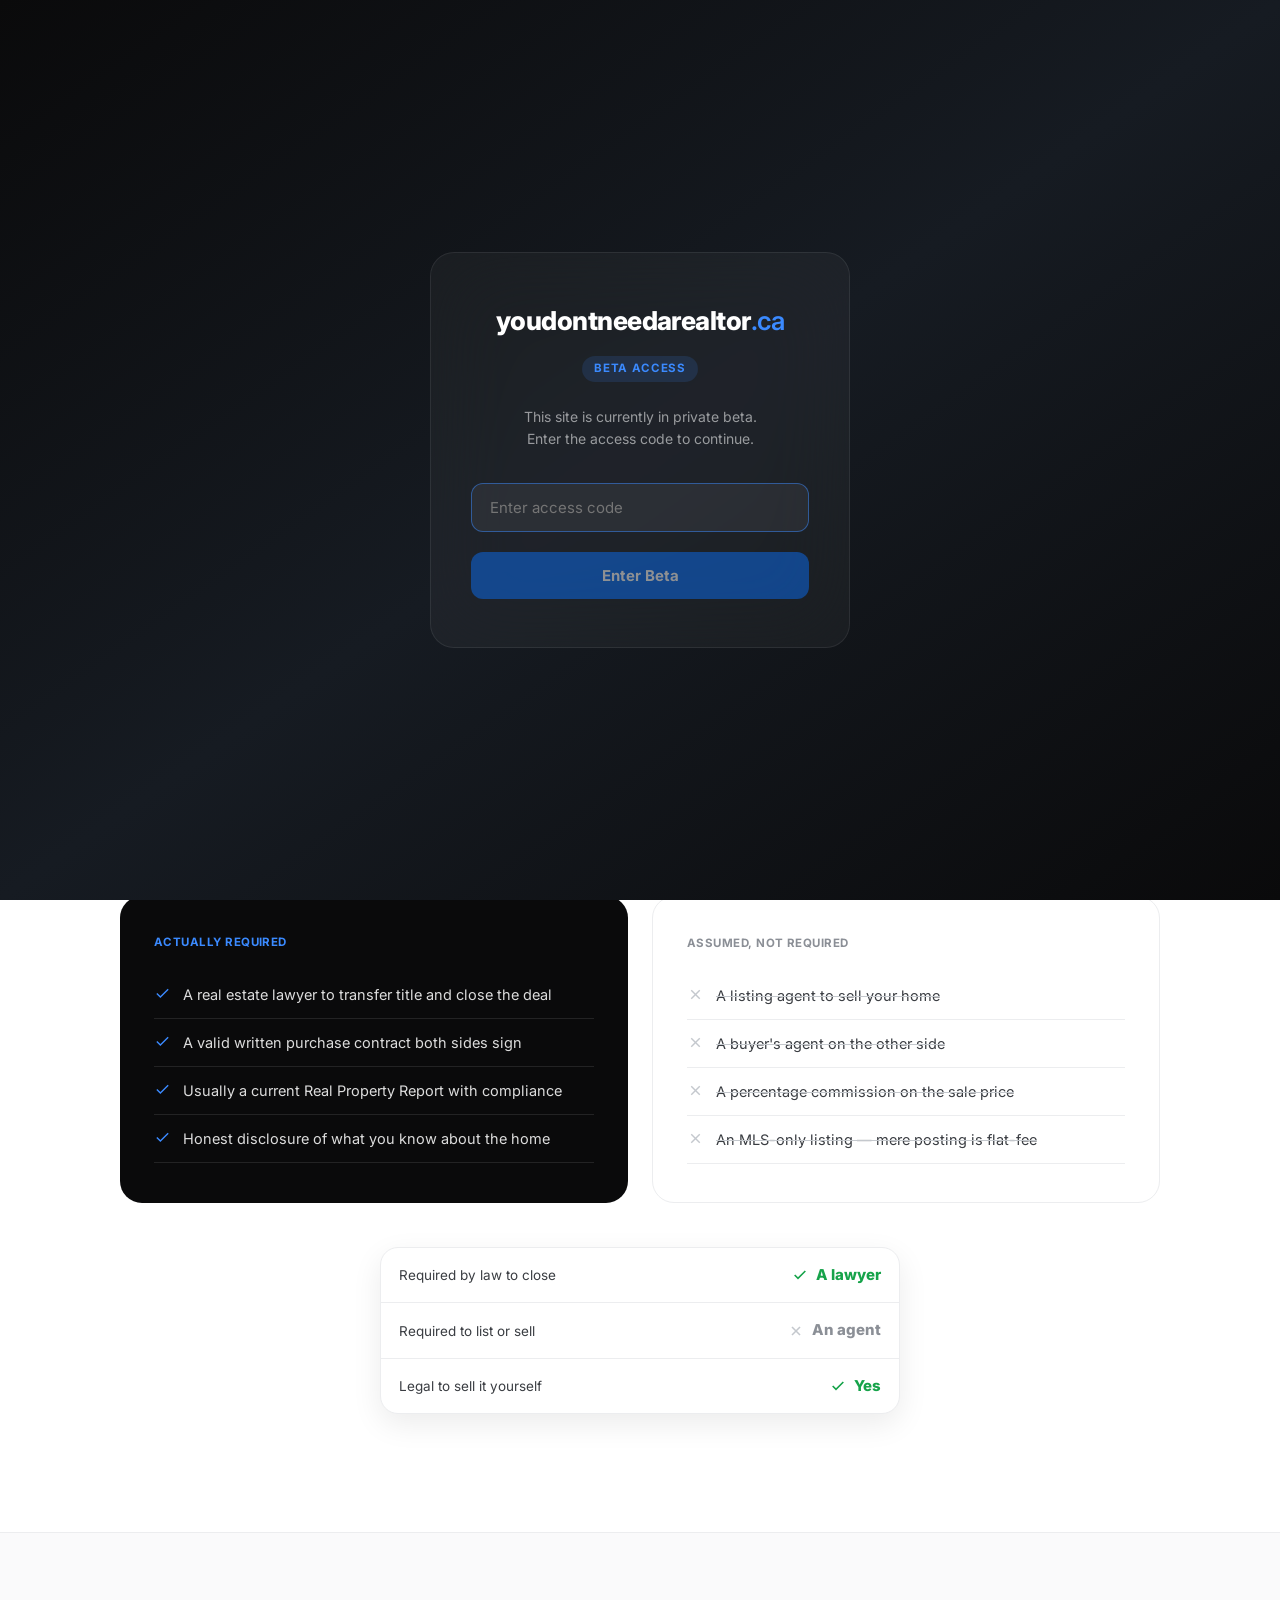
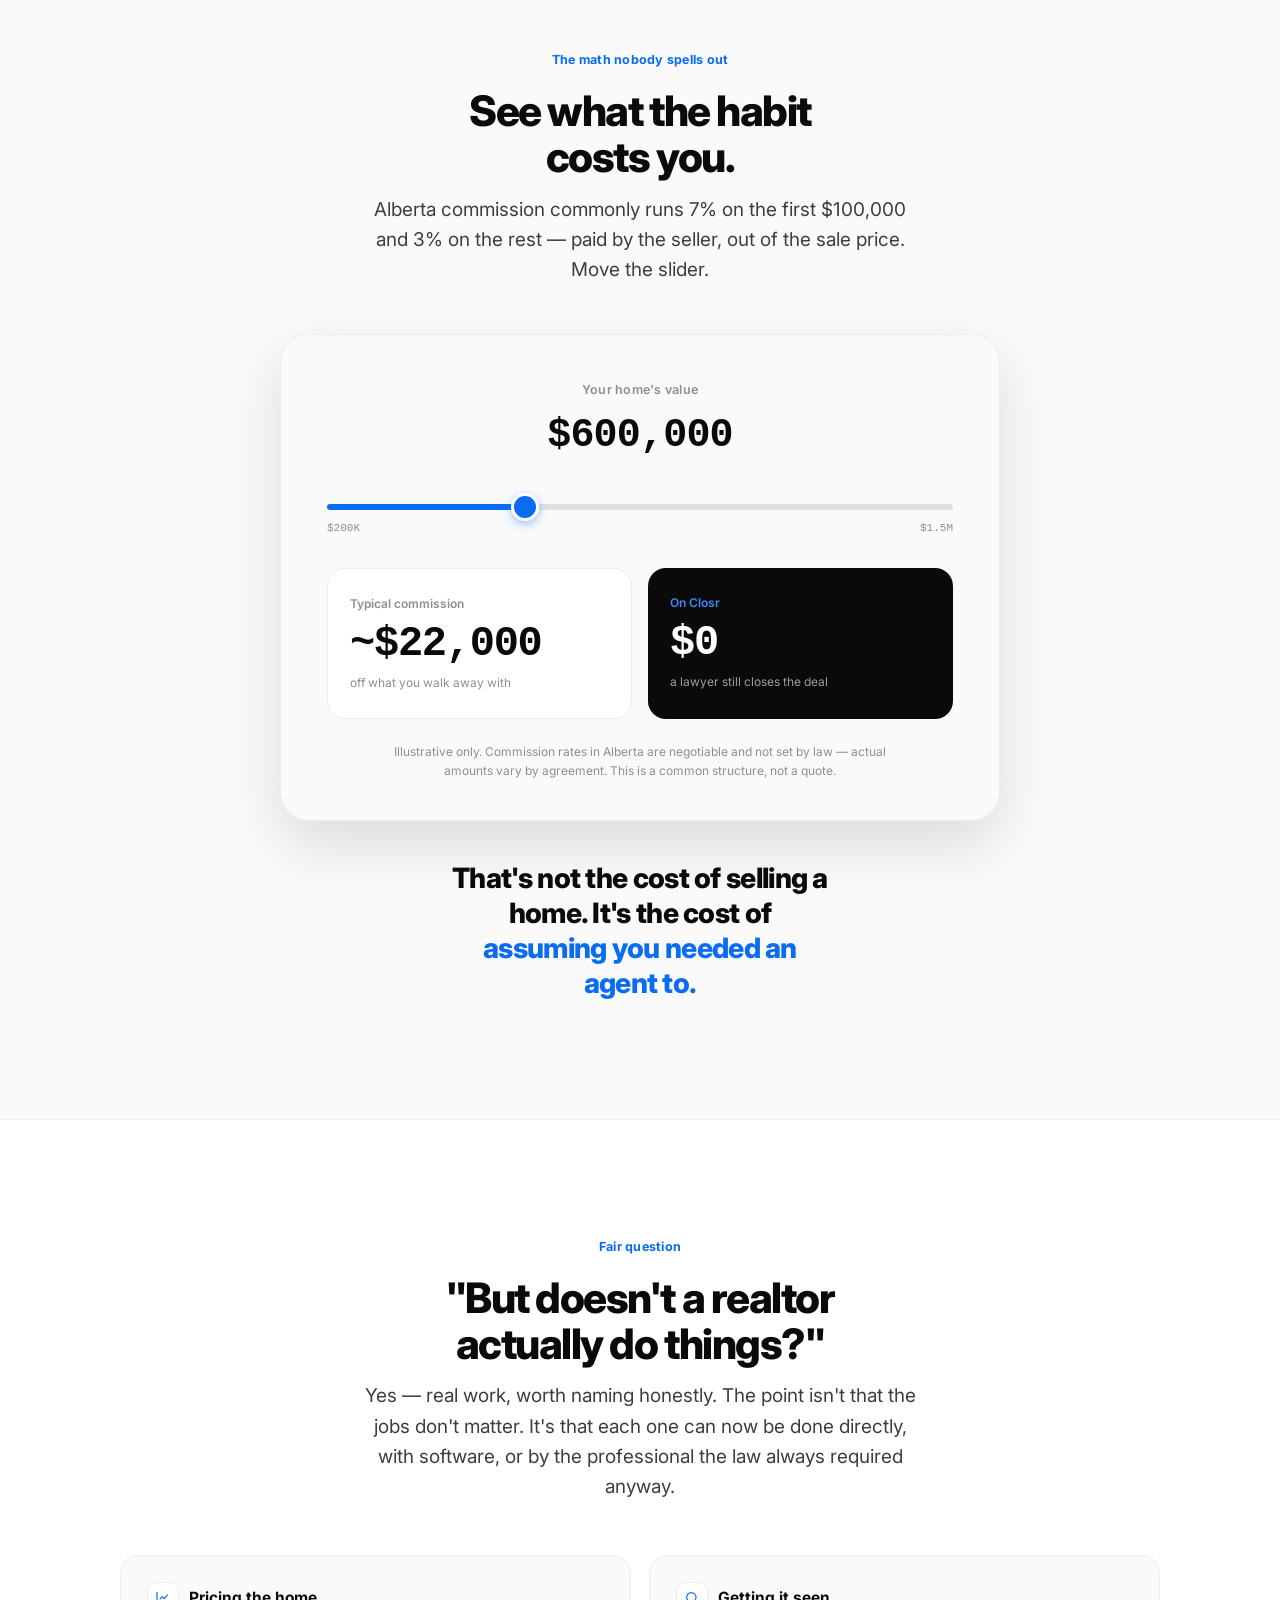
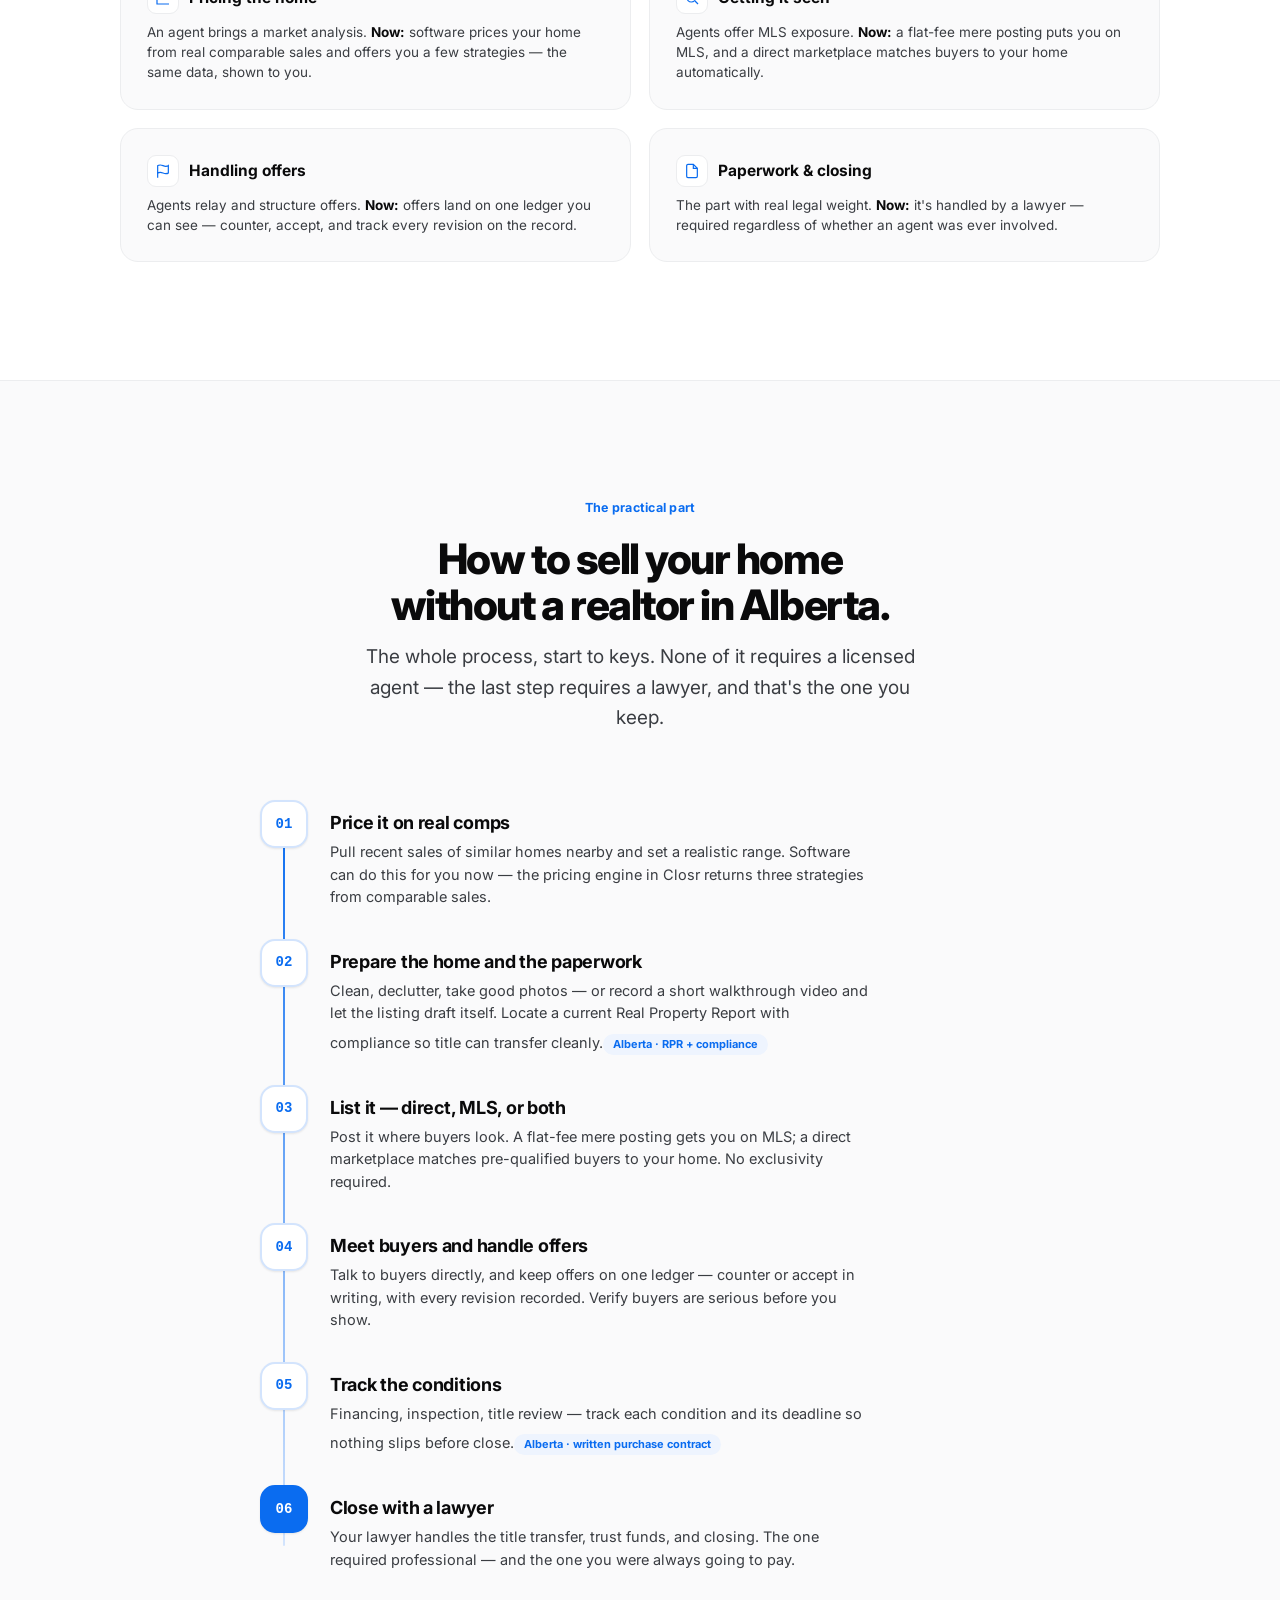
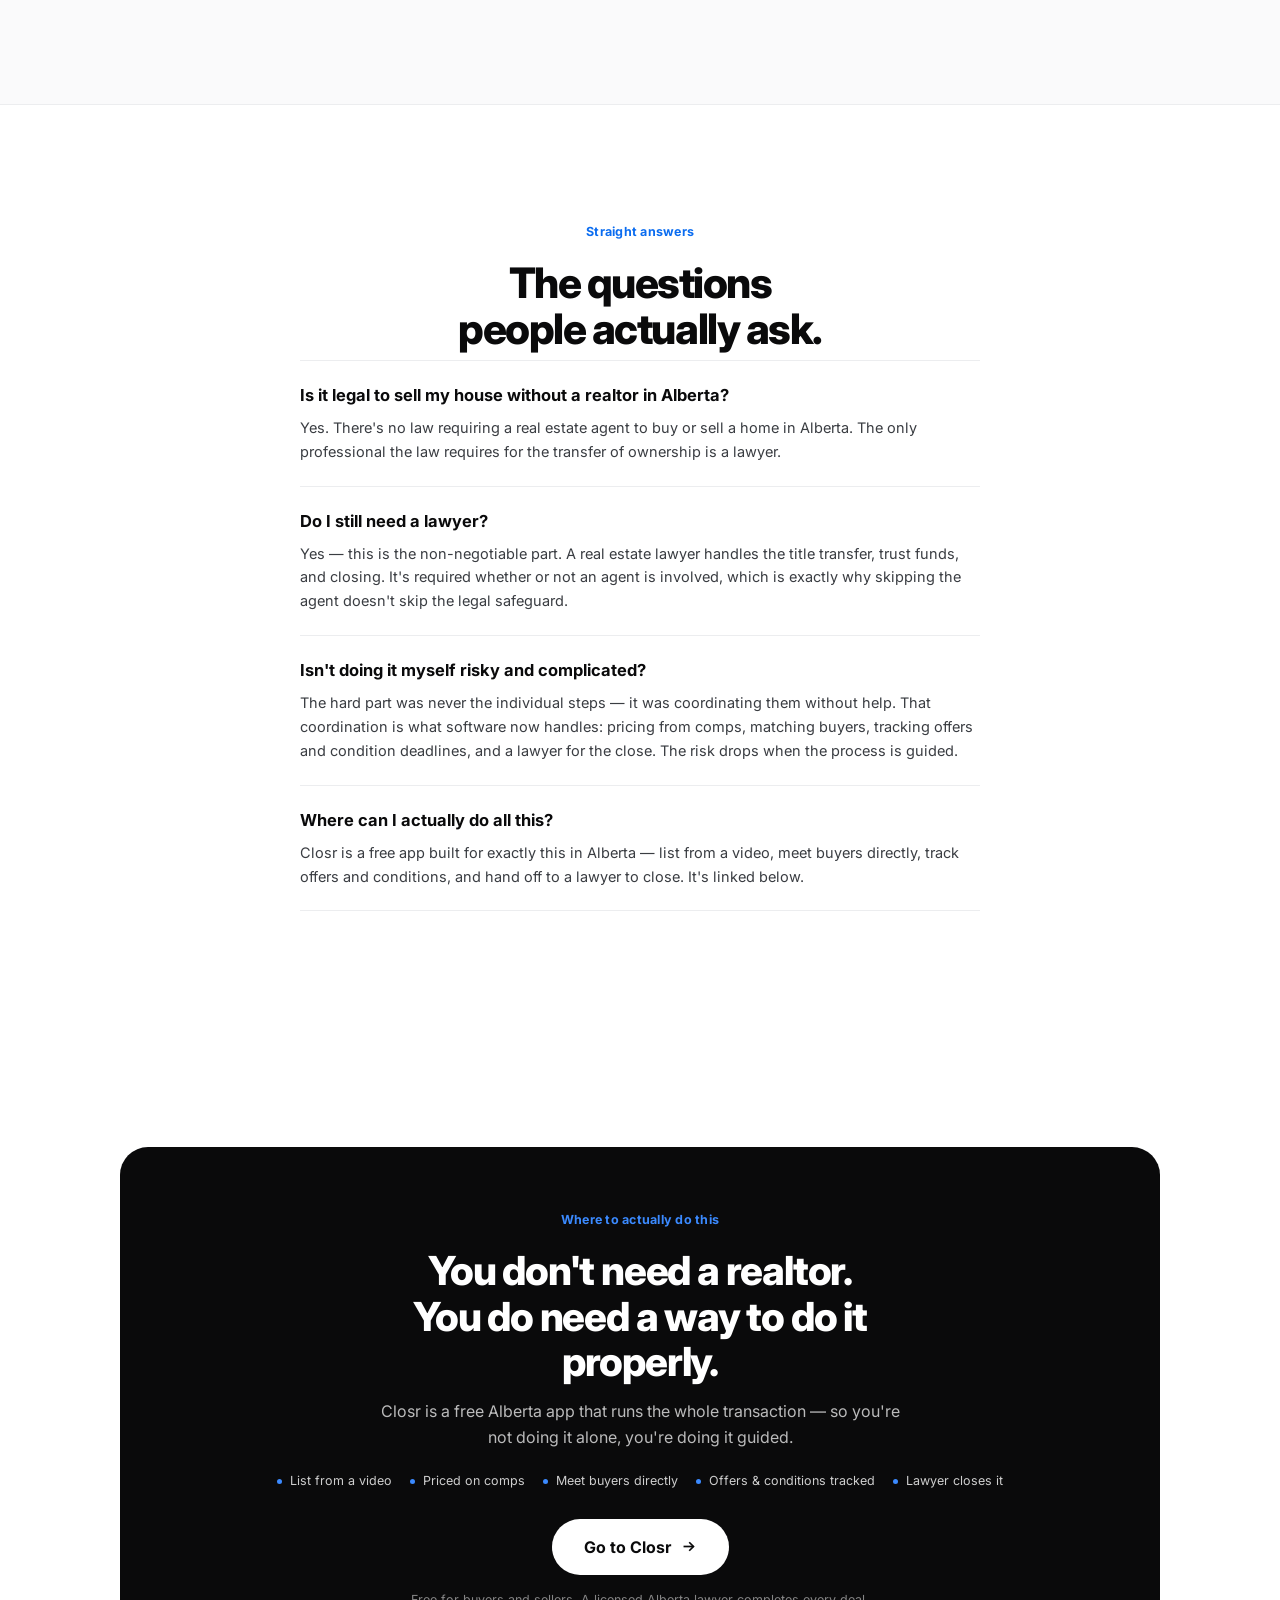
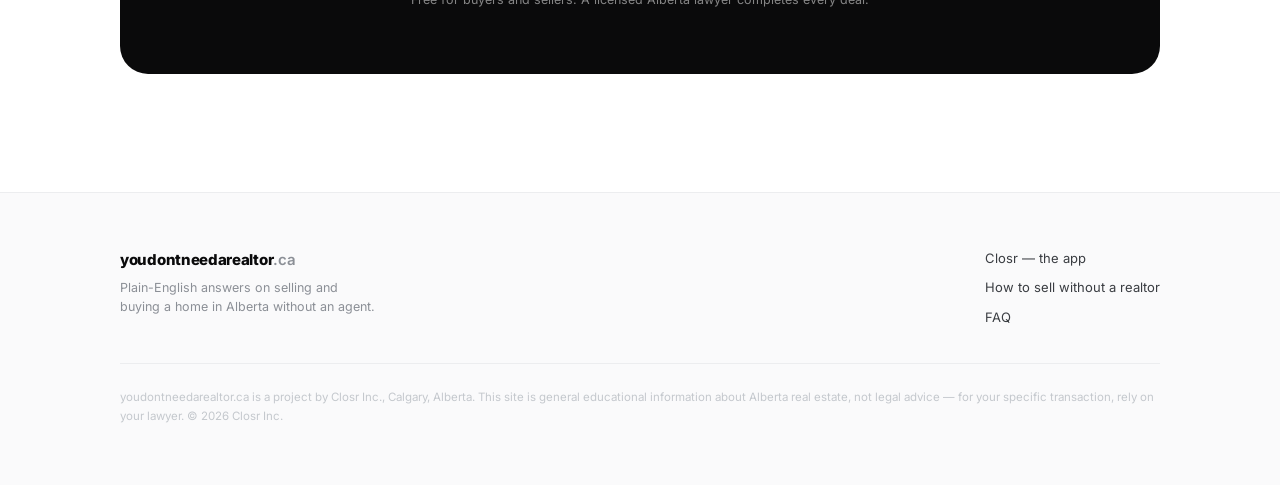
==== commit f94426ec: "Update landing page to v6 wireframe Content-focused iteration on the v5.2 design: - Reworded "what a" ====
--- a/index.html
+++ b/index.html
@@ -51,7 +51,7 @@
       <a href="#cost">The cost</a>
       <a href="#how">How to do it</a>
       <a href="#faq">FAQ</a>
-      <a class="nav-cta" href="https://closr.ca">See the platform →</a>
+      <a class="nav-cta" href="https://closr.ca">See the app →</a>
     </div>
   </div>
 </nav>
@@ -99,7 +99,6 @@
   </div>
 </section>
 
-<!-- ICONIC: commission calculator -->
 <section class="sec" id="cost" style="background:var(--bg-2);border-top:1px solid var(--line);border-bottom:1px solid var(--line)">
   <div class="wrap">
     <div class="reveal center">
@@ -113,16 +112,8 @@
       <input class="calc-slider" id="homeVal" type="range" min="200000" max="1500000" step="10000" value="600000" aria-label="Home value">
       <div class="calc-scale"><span>$200K</span><span>$1.5M</span></div>
       <div class="calc-out">
-        <div class="calc-box old">
-          <div class="lbl">Typical commission</div>
-          <div class="amt mono" id="calcComm">~$22,000</div>
-          <div class="sub">off what you walk away with</div>
-        </div>
-        <div class="calc-box new">
-          <div class="lbl">On Closr</div>
-          <div class="amt mono">$0</div>
-          <div class="sub">a lawyer still closes the deal</div>
-        </div>
+        <div class="calc-box old"><div class="lbl">Typical commission</div><div class="amt mono" id="calcComm">~$22,000</div><div class="sub">off what you walk away with</div></div>
+        <div class="calc-box new"><div class="lbl">On Closr</div><div class="amt mono">$0</div><div class="sub">a lawyer still closes the deal</div></div>
       </div>
       <p class="calc-note">Illustrative only. Commission rates in Alberta are negotiable and not set by law — actual amounts vary by agreement. This is a common structure, not a quote.</p>
     </div>
@@ -131,24 +122,24 @@
 </section>
 
 <section class="sec">
-  <div class="wrap">
-    <div class="reveal center">
+  <div class="wrap center">
+    <div class="reveal">
       <div class="eyebrow">Fair question</div>
       <h2 class="h2" style="max-width:16ch;margin:0 auto 14px">"But doesn't a realtor actually do things?"</h2>
       <p class="lead" style="max-width:560px;margin:0 auto">Yes — real work, worth naming honestly. The point isn't that the jobs don't matter. It's that each one can now be done directly, with software, or by the professional the law always required anyway.</p>
     </div>
-    <div class="does-grid reveal">
+    <div class="does-grid reveal" style="text-align:left">
       <div class="does">
         <div class="job"><span class="ic"><svg viewBox="0 0 24 24"><path d="M3 3v18h18"/><path d="M7 14l4-4 3 3 5-6"/></svg></span>Pricing the home</div>
-        <p>An agent brings a market analysis. <b>Now:</b> recent comparable sales are available directly — the same data, shown to you instead of summarized for you.</p>
+        <p>An agent brings a market analysis. <b>Now:</b> software prices your home from real comparable sales and offers you a few strategies — the same data, shown to you.</p>
       </div>
       <div class="does">
         <div class="job"><span class="ic"><svg viewBox="0 0 24 24"><circle cx="11" cy="11" r="7"/><line x1="21" y1="21" x2="16.5" y2="16.5"/></svg></span>Getting it seen</div>
-        <p>Agents offer MLS exposure. <b>Now:</b> a flat-fee mere posting puts you on MLS without full commission, and direct marketplaces reach buyers searching your area.</p>
+        <p>Agents offer MLS exposure. <b>Now:</b> a flat-fee mere posting puts you on MLS, and a direct marketplace matches buyers to your home automatically.</p>
       </div>
       <div class="does">
         <div class="job"><span class="ic"><svg viewBox="0 0 24 24"><path d="M4 15s1-1 4-1 5 2 8 2 4-1 4-1V4s-1 1-4 1-5-2-8-2-4 1-4 1z"/><line x1="4" y1="22" x2="4" y2="15"/></svg></span>Handling offers</div>
-        <p>Agents relay and structure offers. <b>Now:</b> offer tools let you build, send, and counter directly — every version tracked, nothing lost in a phone call.</p>
+        <p>Agents relay and structure offers. <b>Now:</b> offers land on one ledger you can see — counter, accept, and track every revision on the record.</p>
       </div>
       <div class="does">
         <div class="job"><span class="ic"><svg viewBox="0 0 24 24"><path d="M14 2H6a2 2 0 0 0-2 2v16a2 2 0 0 0 2 2h12a2 2 0 0 0 2-2V8z"/><polyline points="14 2 14 8 20 8"/></svg></span>Paperwork &amp; closing</div>
@@ -167,11 +158,11 @@
     </div>
     <div class="how-wrap reveal">
       <div class="how-spine"></div>
-      <div class="how-step"><div class="how-node">01</div><div class="how-c"><h3>Price it on real comps</h3><p>Pull recent sales of similar homes nearby and set a realistic range. Price is the biggest lever — get it close and the rest follows.</p></div></div>
-      <div class="how-step"><div class="how-node">02</div><div class="how-c"><h3>Prepare the home and the paperwork</h3><p>Clean, declutter, get good photos. Order or locate a current Real Property Report with compliance so title can transfer cleanly.<span class="ab">Alberta · RPR + compliance</span></p></div></div>
-      <div class="how-step"><div class="how-node">03</div><div class="how-c"><h3>List it — direct, MLS, or both</h3><p>Post it where buyers look. A flat-fee mere posting gets you on MLS without full commission; a direct marketplace reaches buyers searching your area. No exclusivity required.</p></div></div>
-      <div class="how-step"><div class="how-node">04</div><div class="how-c"><h3>Show it safely</h3><p>Verify buyers are pre-approved before they visit, keep valuables secured, and don't show alone. Have your answers — roof, furnace, taxes, condo fees — ready.</p></div></div>
-      <div class="how-step"><div class="how-node">05</div><div class="how-c"><h3>Handle offers and conditions</h3><p>Use a proper written purchase contract, counter in writing, and track every condition — financing, inspection, deadlines — so nothing slips.<span class="ab">Alberta · written purchase contract</span></p></div></div>
+      <div class="how-step"><div class="how-node">01</div><div class="how-c"><h3>Price it on real comps</h3><p>Pull recent sales of similar homes nearby and set a realistic range. Software can do this for you now — the pricing engine in Closr returns three strategies from comparable sales.</p></div></div>
+      <div class="how-step"><div class="how-node">02</div><div class="how-c"><h3>Prepare the home and the paperwork</h3><p>Clean, declutter, take good photos — or record a short walkthrough video and let the listing draft itself. Locate a current Real Property Report with compliance so title can transfer cleanly.<span class="ab">Alberta · RPR + compliance</span></p></div></div>
+      <div class="how-step"><div class="how-node">03</div><div class="how-c"><h3>List it — direct, MLS, or both</h3><p>Post it where buyers look. A flat-fee mere posting gets you on MLS; a direct marketplace matches pre-qualified buyers to your home. No exclusivity required.</p></div></div>
+      <div class="how-step"><div class="how-node">04</div><div class="how-c"><h3>Meet buyers and handle offers</h3><p>Talk to buyers directly, and keep offers on one ledger — counter or accept in writing, with every revision recorded. Verify buyers are serious before you show.</p></div></div>
+      <div class="how-step"><div class="how-node">05</div><div class="how-c"><h3>Track the conditions</h3><p>Financing, inspection, title review — track each condition and its deadline so nothing slips before close.<span class="ab">Alberta · written purchase contract</span></p></div></div>
       <div class="how-step"><div class="how-node">06</div><div class="how-c"><h3>Close with a lawyer</h3><p>Your lawyer handles the title transfer, trust funds, and closing. The one required professional — and the one you were always going to pay.</p></div></div>
     </div>
   </div>
@@ -186,9 +177,8 @@
     <div class="reveal">
       <div class="faq-item"><div class="faq-q">Is it legal to sell my house without a realtor in Alberta?</div><div class="faq-a">Yes. There's no law requiring a real estate agent to buy or sell a home in Alberta. The only professional the law requires for the transfer of ownership is a lawyer.</div></div>
       <div class="faq-item"><div class="faq-q">Do I still need a lawyer?</div><div class="faq-a">Yes — this is the non-negotiable part. A real estate lawyer handles the title transfer, trust funds, and closing. It's required whether or not an agent is involved, which is exactly why skipping the agent doesn't skip the legal safeguard.</div></div>
-      <div class="faq-item"><div class="faq-q">Will buyers' agents refuse to show my home if I'm not paying commission?</div><div class="faq-a">Some might steer around it — a real consideration. You have options: offer a buyer-agent commission if you choose (your decision, not a rule), or reach buyers who aren't working with an agent at all, which is where direct marketplaces come in.</div></div>
-      <div class="faq-item"><div class="faq-q">Can I still get on MLS?</div><div class="faq-a">Yes. A mere posting through a listing brokerage puts you on MLS for a flat fee, without full-service commission. You can list there and direct-to-buyer at the same time — there's no exclusivity requirement.</div></div>
-      <div class="faq-item"><div class="faq-q">Isn't doing it myself risky and complicated?</div><div class="faq-a">The hard part was never the individual steps — it was coordinating them without help. That coordination is what software now handles: pricing data, offer tracking, condition deadlines, and a lawyer for the close. The risk drops when the process is guided.</div></div>
+      <div class="faq-item"><div class="faq-q">Isn't doing it myself risky and complicated?</div><div class="faq-a">The hard part was never the individual steps — it was coordinating them without help. That coordination is what software now handles: pricing from comps, matching buyers, tracking offers and condition deadlines, and a lawyer for the close. The risk drops when the process is guided.</div></div>
+      <div class="faq-item"><div class="faq-q">Where can I actually do all this?</div><div class="faq-a">Closr is a free app built for exactly this in Alberta — list from a video, meet buyers directly, track offers and conditions, and hand off to a lawyer to close. It's linked below.</div></div>
     </div>
   </div>
 </section>
@@ -198,9 +188,10 @@
     <div class="handoff reveal">
       <div class="eyebrow">Where to actually do this</div>
       <h2>You don't need a realtor. You do need a way to do it properly.</h2>
-      <p>Closr is the modern platform for the whole transaction — pricing, offers, showings, documents, and a lawyer-led close, in one place. No commission, either side.</p>
+      <p>Closr is a free Alberta app that runs the whole transaction — so you're not doing it alone, you're doing it guided.</p>
+      <div class="steps"><span>List from a video</span><span>Priced on comps</span><span>Meet buyers directly</span><span>Offers &amp; conditions tracked</span><span>Lawyer closes it</span></div>
       <a class="btn-white" href="https://closr.ca">Go to Closr<svg viewBox="0 0 24 24"><path d="M5 12h14"/><path d="M13 6l6 6-6 6"/></svg></a>
-      <div class="micro">Free for buyers and sellers, permanently.</div>
+      <div class="micro">Free for buyers and sellers. A licensed Alberta lawyer completes every deal.</div>
     </div>
   </div>
 </section>
@@ -213,7 +204,7 @@
         <p class="foot-tag">Plain-English answers on selling and buying a home in Alberta without an agent.</p>
       </div>
       <div class="foot-col">
-        <a href="https://closr.ca">Closr — the platform</a>
+        <a href="https://closr.ca">Closr — the app</a>
         <a href="#how">How to sell without a realtor</a>
         <a href="#faq">FAQ</a>
       </div>
--- a/styles.css
+++ b/styles.css
@@ -2,7 +2,7 @@
 :root{
   --bg:#FFFFFF;--bg-2:#FAFAFB;--ink:#0A0A0B;--ink-2:#3A3D42;--muted:#8B8F96;--faint:#C4C8CD;
   --line:#ECEDEF;--line-2:#DEE0E4;
-  --accent:#0A6CF0;--accent-2:#3B8AFF;--accent-wash:#EEF4FE;--accent-line:#D3E4FD;
+  --accent:#0A6CF0;--accent-2:#3B8AFF;--accent-deep:#0A356F;--accent-wash:#EEF4FE;--accent-line:#D3E4FD;
   --ok:#16A34A;--ok-wash:#E9F6EE;
   --shadow-sm:0 1px 2px rgba(10,10,11,.05),0 1px 3px rgba(10,10,11,.04);
   --shadow-md:0 10px 30px rgba(10,10,11,.08);
@@ -10,19 +10,18 @@
   --f:-apple-system,BlinkMacSystemFont,'Inter',sans-serif;
   --data:ui-monospace,'SF Mono','SFMono-Regular',Menlo,Consolas,monospace;
 }
-html{scroll-behavior:smooth;-webkit-text-size-adjust:100%}
-body{font-family:var(--f);background:var(--bg);color:var(--ink);-webkit-font-smoothing:antialiased;line-height:1.5;overflow-x:hidden}
+html{scroll-behavior:smooth;-webkit-text-size-adjust:100%;overflow-x:clip}
+body{font-family:var(--f);background:var(--bg);color:var(--ink);-webkit-font-smoothing:antialiased;line-height:1.5;overflow-x:clip;max-width:100%}
 a{text-decoration:none;color:inherit}
 button{font-family:inherit;cursor:pointer;border:none;background:none}
 :focus-visible{outline:2.5px solid var(--accent);outline-offset:3px;border-radius:5px}
 .wrap{max-width:1120px;margin:0 auto;padding:0 40px}
 @media (max-width:720px){.wrap{padding:0 22px}}
 .eyebrow{font-size:12.5px;font-weight:700;letter-spacing:.02em;color:var(--accent);margin-bottom:18px}
-.h1{font-size:clamp(34px,5.4vw,58px);font-weight:800;letter-spacing:-.04em;line-height:1.04}
 .h2{font-size:clamp(27px,4vw,42px);font-weight:800;letter-spacing:-.035em;line-height:1.1}
-.lead{font-size:clamp(16px,2vw,19px);color:var(--ink-2);line-height:1.55;font-weight:400}
+.lead{font-size:clamp(16px,2vw,19px);color:var(--ink-2);line-height:1.6;font-weight:400}
 .mono{font-family:var(--data);font-feature-settings:"tnum" 1;letter-spacing:-.02em}
-.sec{padding:120px 0}
+.sec{padding:118px 0}
 @media (max-width:720px){.sec{padding:78px 0}}
 .center{text-align:center}
 
@@ -36,12 +35,14 @@
 .nav-in{max-width:1120px;margin:0 auto;padding:0 40px;height:66px;display:flex;align-items:center;justify-content:space-between}
 .logo{font-size:16px;font-weight:800;letter-spacing:-.02em}
 .logo .ca{color:var(--muted);font-weight:600}
-.nav-links{display:flex;align-items:center;gap:28px}
+.nav-links{display:flex;align-items:center;gap:26px}
 .nav-links a{font-size:14px;font-weight:500;color:var(--ink-2);transition:color .18s}
 .nav-links a:hover{color:var(--ink)}
 .nav-cta{background:var(--ink)!important;color:#fff;font-size:14px;font-weight:600;padding:10px 18px;border-radius:24px;transition:transform .2s,opacity .2s}
 .nav-cta:hover{transform:translateY(-1px);opacity:.9}
 @media (max-width:860px){.nav-links a:not(.nav-cta){display:none}}
+@media (max-width:720px){.nav-in{padding:0 22px}.logo{font-size:14px}}
+@media (max-width:480px){.nav-cta{display:none}}
 
 .btn{display:inline-flex;align-items:center;justify-content:center;gap:9px;font-size:15px;font-weight:600;padding:15px 28px;border-radius:30px;transition:transform .2s,box-shadow .2s}
 .btn:active{transform:scale(.98)}
@@ -53,9 +54,9 @@
 .btn-row{display:flex;gap:14px;flex-wrap:wrap;justify-content:center}
 
 /* hero */
-.hero{padding:82px 0 64px;text-align:center}
+.hero{padding:80px 0 62px;text-align:center;position:relative;overflow:hidden}
 .hero .q{font-size:clamp(16px,2.2vw,20px);font-weight:600;color:var(--ink-2);margin-bottom:14px;animation:rise .8s cubic-bezier(.16,1,.3,1) both}
-.answer{font-size:clamp(96px,17vw,180px);font-weight:900;letter-spacing:-.055em;line-height:.82;position:relative;display:inline-block;margin-bottom:30px;animation:rise .9s cubic-bezier(.16,1,.3,1) .05s both}
+.answer{font-size:clamp(96px,17vw,178px);font-weight:900;letter-spacing:-.055em;line-height:.82;position:relative;display:inline-block;margin-bottom:30px;animation:rise .9s cubic-bezier(.16,1,.3,1) .05s both}
 .answer .p{color:var(--accent)}
 .answer::after{content:'';position:absolute;left:3%;right:9%;bottom:15%;height:9px;background:var(--accent);border-radius:5px;transform-origin:left;animation:draw .7s cubic-bezier(.7,0,.3,1) .5s both}
 .hero .lead{max-width:620px;margin:0 auto 32px;animation:rise .9s cubic-bezier(.16,1,.3,1) .16s both}
@@ -63,11 +64,8 @@
 .hero .btn-row{margin-bottom:18px;animation:rise .9s cubic-bezier(.16,1,.3,1) .26s both}
 .hero-note{font-size:13px;color:var(--muted);animation:rise .9s cubic-bezier(.16,1,.3,1) .36s both}
 
-/* ui card (shared) */
+/* ui / fact card */
 .ui{background:#fff;border:1px solid var(--line);border-radius:18px;box-shadow:var(--shadow-md);overflow:hidden;text-align:left}
-.ui-bar{display:flex;align-items:center;gap:7px;padding:11px 15px;border-bottom:1px solid var(--line)}
-.ui-bar .dot{width:9px;height:9px;border-radius:50%;background:var(--line-2)}
-.ui-bar .t{font-size:11px;font-weight:700;color:var(--ink-2);margin-left:6px}
 .fact{max-width:520px;margin:44px auto 0}
 .fact .row{display:flex;justify-content:space-between;align-items:center;padding:16px 18px;border-bottom:1px solid var(--line)}
 .fact .row:last-child{border-bottom:none}
@@ -78,25 +76,23 @@
 .fact .tag.no{color:var(--muted)}.fact .tag.no svg{stroke:var(--faint)}
 .fact .tag.cost{color:var(--accent);font-family:var(--data)}
 
-/* truth cards */
+/* two cards (truth) */
 .two{display:grid;grid-template-columns:1fr 1fr;gap:24px;margin-top:52px}
 .two-card{border-radius:22px;padding:38px 34px}
 .two-card.law{background:var(--ink);color:#fff}
 .two-card.habit{background:#fff;border:1px solid var(--line)}
 .two-tag{font-size:11.5px;font-weight:700;letter-spacing:.04em;text-transform:uppercase;margin-bottom:20px}
-.two-card.law .two-tag{color:var(--accent-2)}
-.two-card.habit .two-tag{color:var(--muted)}
+.two-card.law .two-tag{color:var(--accent-2)}.two-card.habit .two-tag{color:var(--muted)}
 .two-row{display:flex;gap:12px;align-items:flex-start;padding:13px 0;font-size:14.5px;line-height:1.45}
 .two-card.law .two-row{color:rgba(255,255,255,.86);border-bottom:1px solid rgba(255,255,255,.1)}
 .two-card.habit .two-row{color:var(--ink-2);border-bottom:1px solid var(--line)}
 .two-row:last-child{border-bottom:none}
 .two-row svg{width:17px;height:17px;flex-shrink:0;margin-top:1px;fill:none;stroke-width:2}
-.two-card.law svg{stroke:var(--accent-2)}
-.two-card.habit svg{stroke:var(--faint)}
+.two-card.law svg{stroke:var(--accent-2)}.two-card.habit svg{stroke:var(--faint)}
 .two-card.habit s{text-decoration-color:var(--faint)}
 @media (max-width:760px){.two{grid-template-columns:1fr}}
 
-/* calculator (iconic) */
+/* calculator */
 .calc-card{background:var(--bg-2);border:1px solid var(--line);border-radius:28px;padding:46px 46px 40px;box-shadow:var(--shadow-lg);max-width:720px;margin:48px auto 0;text-align:center}
 .calc-k{font-size:12.5px;font-weight:600;color:var(--muted);letter-spacing:.02em;margin-bottom:6px}
 .calc-home{font-family:var(--data);font-size:clamp(30px,5vw,40px);font-weight:800;letter-spacing:-.02em;margin-bottom:26px}
@@ -109,17 +105,15 @@
 .calc-box.old{background:#fff;border:1px solid var(--line)}
 .calc-box.new{background:var(--ink);color:#fff}
 .calc-box .lbl{font-size:12px;font-weight:600;margin-bottom:10px}
-.calc-box.old .lbl{color:var(--muted)}
-.calc-box.new .lbl{color:var(--accent-2)}
+.calc-box.old .lbl{color:var(--muted)}.calc-box.new .lbl{color:var(--accent-2)}
 .calc-box .amt{font-family:var(--data);font-size:clamp(32px,6vw,42px);font-weight:800;letter-spacing:-.03em;line-height:1}
 .calc-box.new .amt{color:#fff}
 .calc-box .sub{font-size:12px;margin-top:9px}
-.calc-box.old .sub{color:var(--muted)}
-.calc-box.new .sub{color:rgba(255,255,255,.6)}
+.calc-box.old .sub{color:var(--muted)}.calc-box.new .sub{color:rgba(255,255,255,.6)}
 .calc-note{font-size:12px;color:var(--muted);margin-top:24px;line-height:1.55;max-width:540px;margin-left:auto;margin-right:auto}
-@media (max-width:620px){.calc-out{grid-template-columns:1fr}.calc-card{padding:30px 22px 26px}}
 .calc-punch{font-size:clamp(20px,2.8vw,28px);font-weight:800;letter-spacing:-.025em;line-height:1.25;max-width:20ch;margin:40px auto 0;text-align:center}
 .calc-punch .a{color:var(--accent)}
+@media (max-width:620px){.calc-out{grid-template-columns:1fr}.calc-card{padding:30px 22px 26px}}
 
 /* evenhanded */
 .does-grid{display:grid;grid-template-columns:1fr 1fr;gap:18px;margin-top:52px}
@@ -155,7 +149,10 @@
 .handoff{background:var(--ink);color:#fff;border-radius:28px;padding:64px 48px;text-align:center}
 .handoff .eyebrow{color:var(--accent-2)}
 .handoff h2{font-size:clamp(26px,3.6vw,40px);font-weight:800;letter-spacing:-.03em;margin-bottom:14px;line-height:1.14;max-width:18ch;margin-left:auto;margin-right:auto}
-.handoff p{font-size:16px;color:rgba(255,255,255,.72);max-width:520px;margin:0 auto 28px;line-height:1.6}
+.handoff p{font-size:16px;color:rgba(255,255,255,.72);max-width:540px;margin:0 auto 22px;line-height:1.6}
+.handoff .steps{display:flex;justify-content:center;flex-wrap:wrap;gap:8px 18px;margin-bottom:28px}
+.handoff .steps span{font-size:12.5px;color:rgba(255,255,255,.8);display:inline-flex;align-items:center;gap:8px}
+.handoff .steps span::before{content:'';width:5px;height:5px;border-radius:50%;background:var(--accent-2)}
 .handoff .btn-white{background:#fff;color:var(--ink);font-size:16px;font-weight:700;padding:16px 32px;border-radius:30px;display:inline-flex;align-items:center;gap:9px;transition:transform .2s,box-shadow .2s}
 .handoff .btn-white:hover{transform:translateY(-2px);box-shadow:0 18px 40px rgba(0,0,0,.35)}
 .handoff .btn-white svg{width:17px;height:17px;stroke:currentColor;fill:none;stroke-width:2.4}
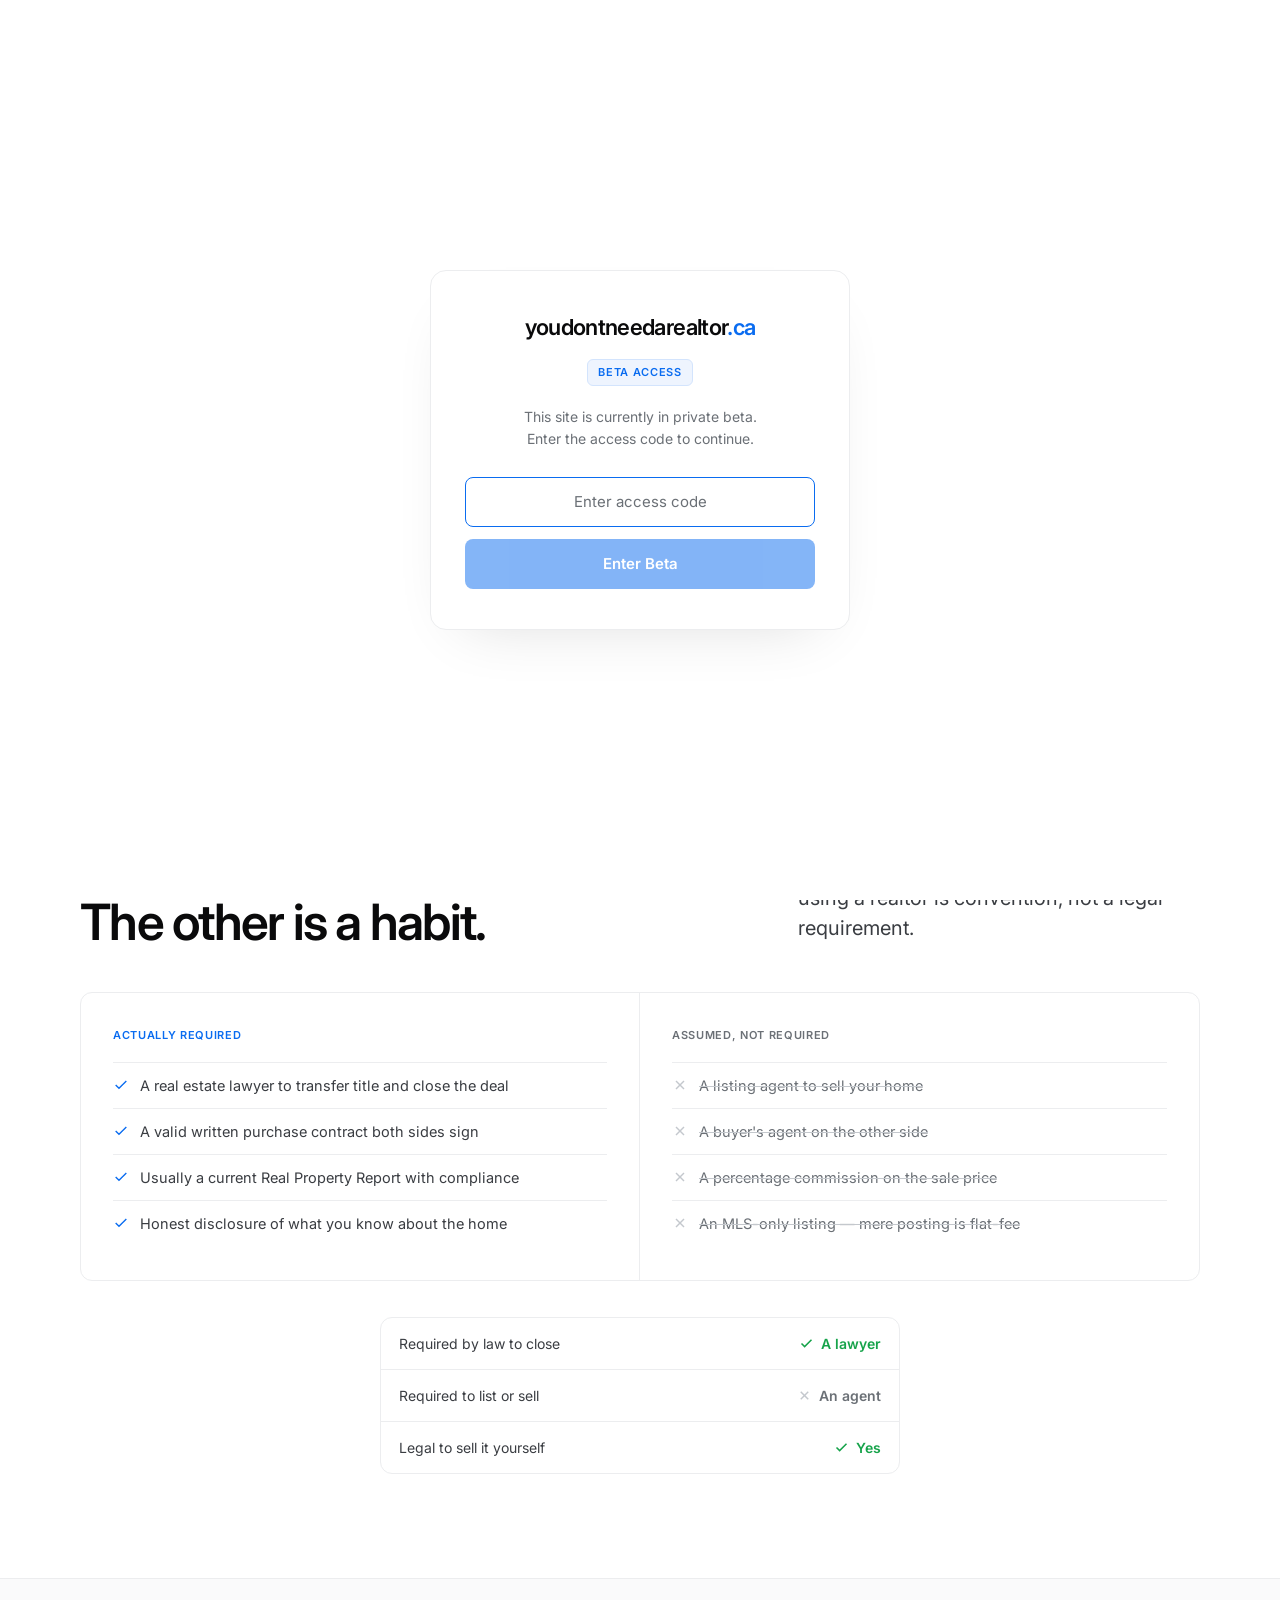
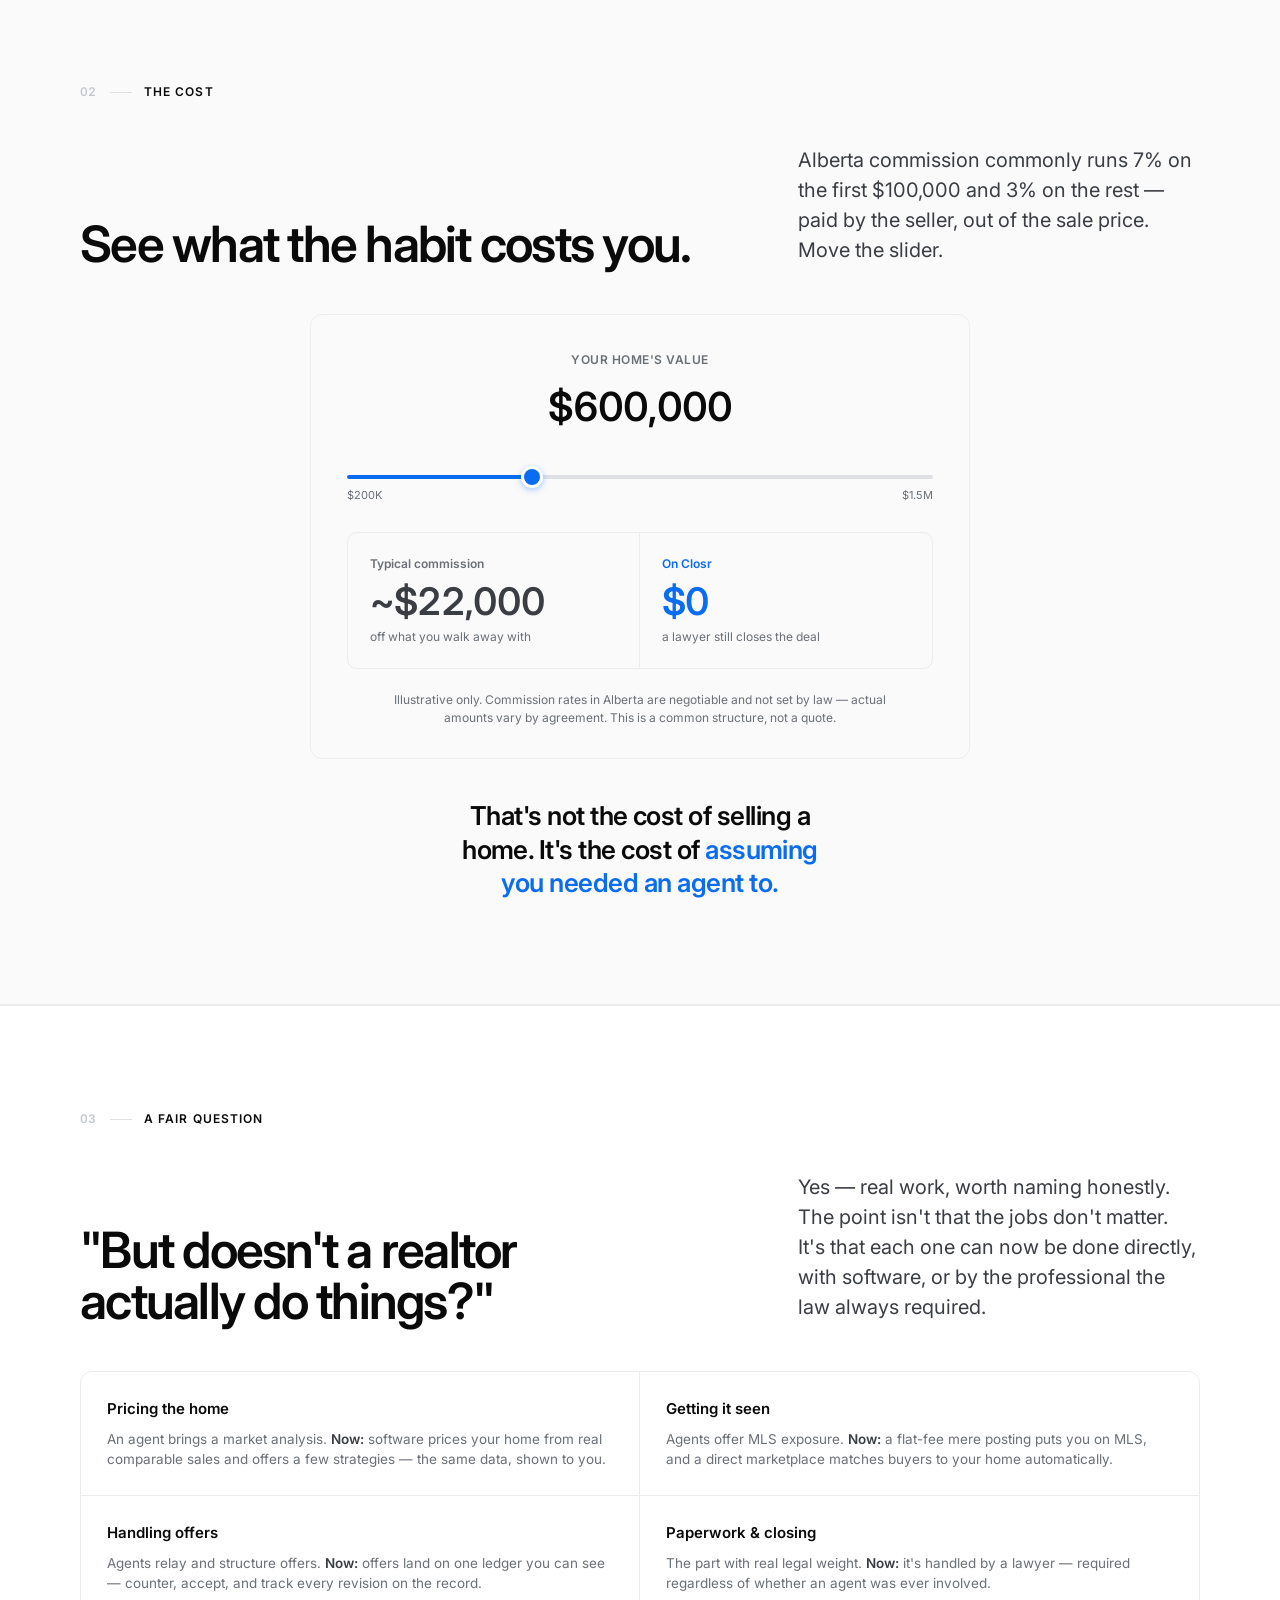
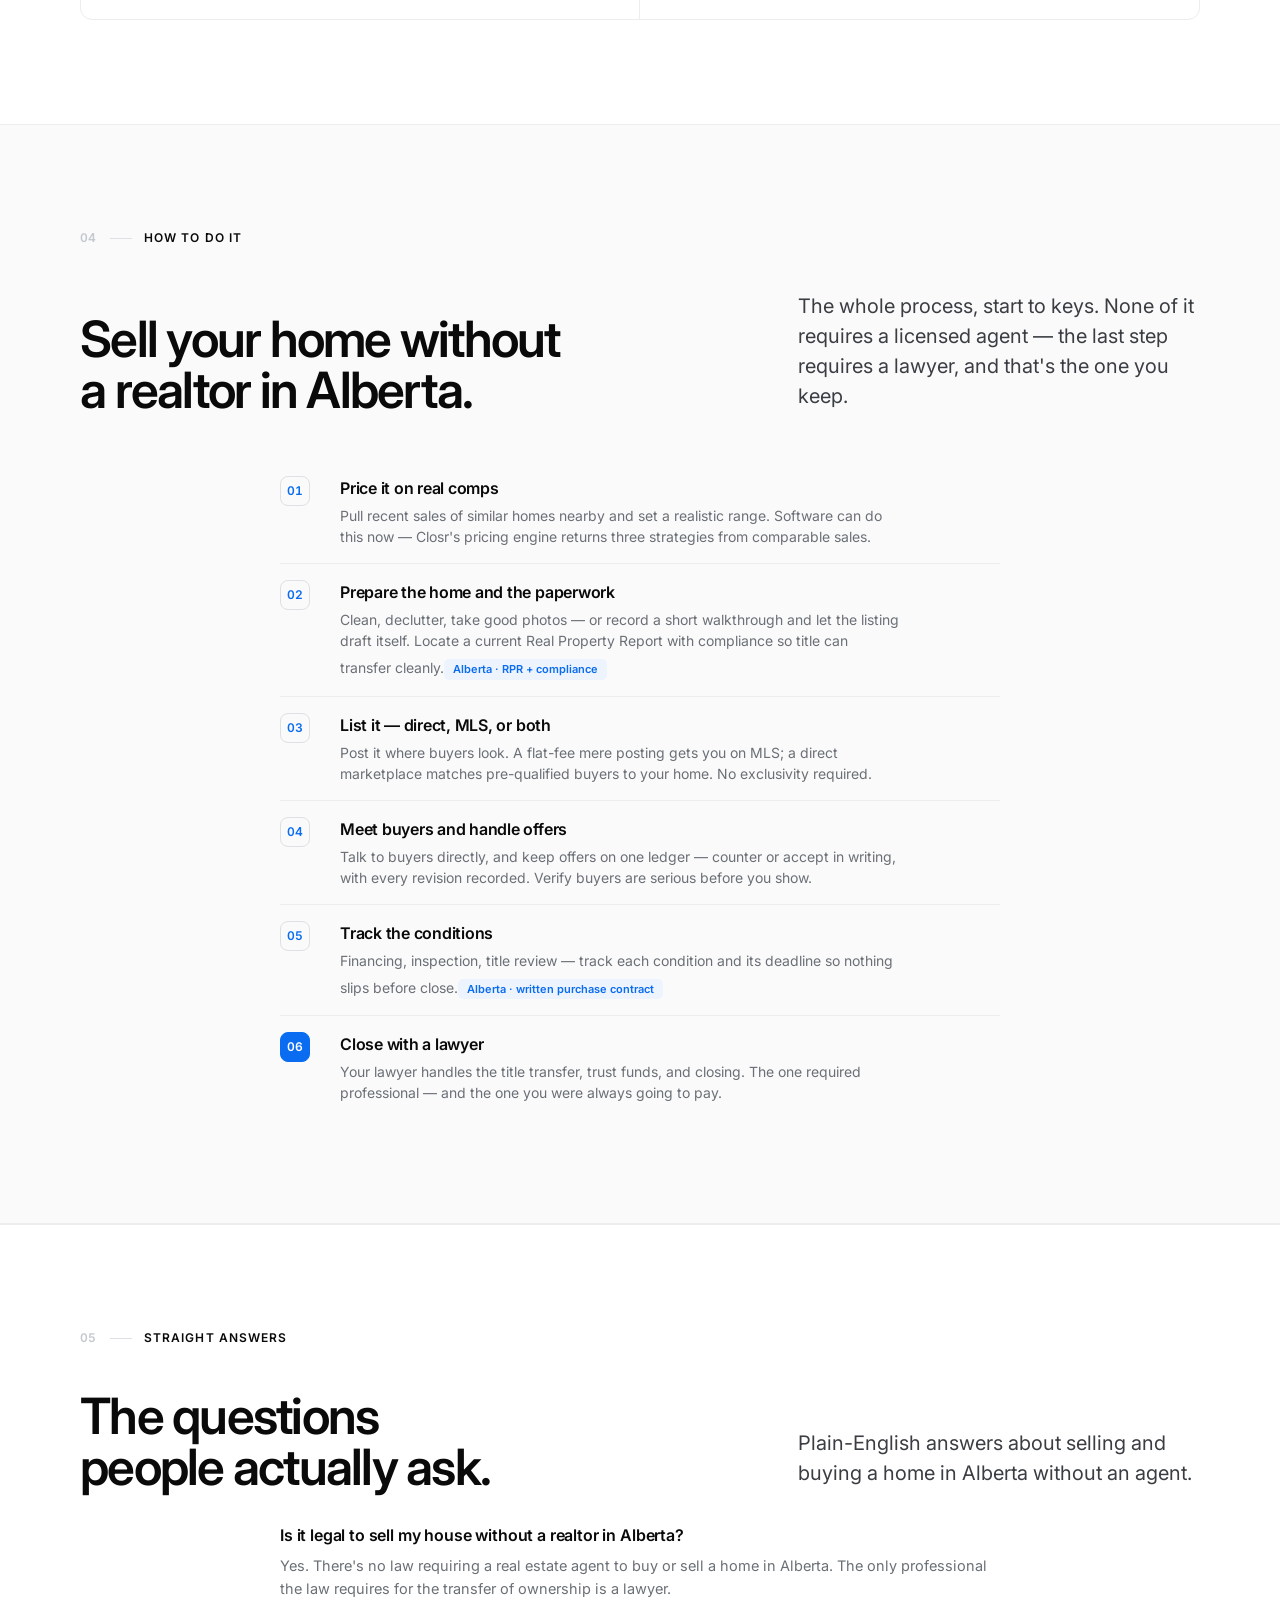
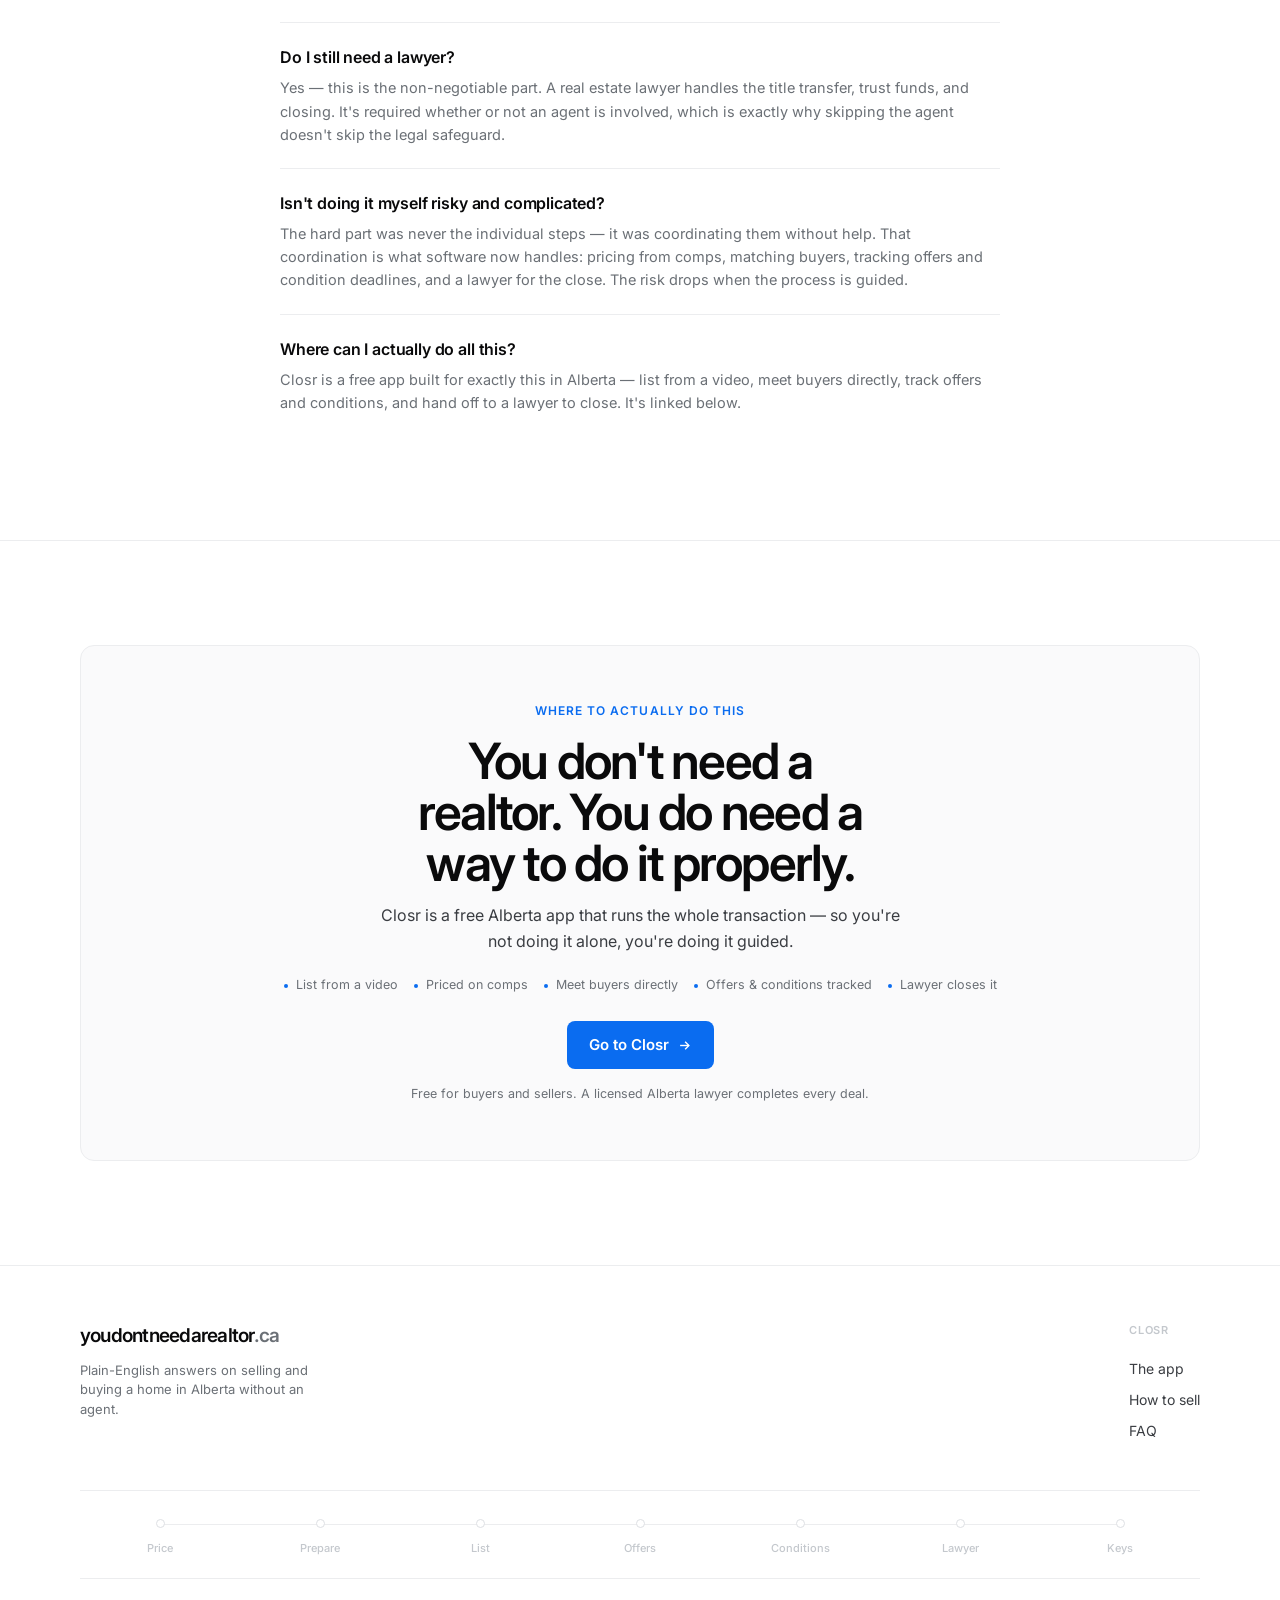
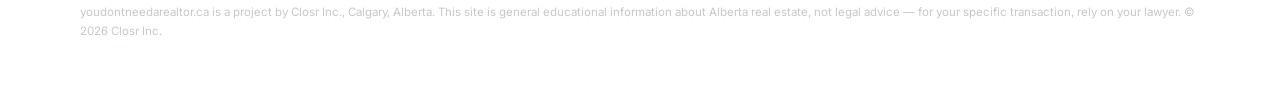
==== commit 64f87e64: "Adopt Closr shared design system (theme update) Replace the bespoke v6 styles with the design-team h" ====
--- a/index.html
+++ b/index.html
@@ -23,158 +23,177 @@
   <link rel="icon" href="data:image/svg+xml,<svg xmlns='http://www.w3.org/2000/svg' viewBox='0 0 32 32'><text y='26' font-size='28'>🏠</text></svg>" />
   <link rel="preconnect" href="https://fonts.googleapis.com" />
   <link rel="preconnect" href="https://fonts.gstatic.com" crossorigin />
-  <link href="https://fonts.googleapis.com/css2?family=Inter:wght@400;500;600;700;800;900&display=swap" rel="stylesheet" />
-  <link rel="stylesheet" href="styles.css" />
+  <link href="https://fonts.googleapis.com/css2?family=Inter:wght@400;500;600;700&display=swap" rel="stylesheet" />
+  <link rel="stylesheet" href="closr.css" />
 </head>
 <body>
-<noscript><style>.reveal{opacity:1!important;transform:none!important}</style></noscript>
+<noscript><style>.rev{opacity:1!important;transform:none!important}</style></noscript>
 
 <!-- BETA GATE -->
 <div id="beta-gate">
   <div class="gate-card">
-    <div class="gate-brand">youdontneedarealtor<span class="ca">.ca</span></div>
+    <div class="gate-brand">youdontneedarealtor<i>.ca</i></div>
     <div class="gate-badge">Beta Access</div>
     <p class="gate-desc">This site is currently in private beta.<br>Enter the access code to continue.</p>
     <form id="gate-form">
-      <input type="password" id="gate-input" placeholder="Enter access code" autofocus />
+      <input class="input" type="password" id="gate-input" placeholder="Enter access code" autofocus />
       <p id="gate-error">Invalid access code. Try again.</p>
       <button type="submit" id="gate-btn" disabled>Enter Beta</button>
     </form>
   </div>
 </div>
 
-<nav>
+<nav id="nav">
   <div class="nav-in">
-    <div class="logo">youdontneedarealtor<span class="ca">.ca</span></div>
-    <div class="nav-links">
-      <a href="#truth">The truth</a>
+    <a class="logo" href="#top">youdontneedarealtor<i style="color:var(--muted);font-weight:500">.ca</i></a>
+    <div class="nav-primary">
+      <a class="nav-link" href="#truth" data-spy="truth">The law</a>
+      <a class="nav-link" href="#cost" data-spy="cost">The cost</a>
+      <a class="nav-link" href="#how" data-spy="how">How to do it</a>
+      <a class="nav-link" href="#faq" data-spy="faq">FAQ</a>
+    </div>
+    <div class="nav-right">
+      <a class="btn btn-primary btn-sm" href="https://closr.ca">See the app <svg viewBox="0 0 24 24" style="width:14px;height:14px;stroke:currentColor;fill:none;stroke-width:2.2"><path d="M5 12h14"/><path d="M13 6l6 6-6 6"/></svg></a>
+      <button class="nav-burger" aria-label="Open menu" aria-expanded="false"><span></span><span></span><span></span></button>
+    </div>
+  </div>
+  <div class="nav-mobile" id="navMobile">
+    <div class="nm-group"><div class="nm-sub">
+      <a href="#truth">The law</a>
       <a href="#cost">The cost</a>
       <a href="#how">How to do it</a>
       <a href="#faq">FAQ</a>
-      <a class="nav-cta" href="https://closr.ca">See the app →</a>
-    </div>
+    </div></div>
+    <a class="btn btn-primary" href="https://closr.ca">See the app</a>
   </div>
 </nav>
 
-<header class="hero">
+<!-- HERO -->
+<header class="hero-c" id="top">
   <div class="wrap">
     <div class="q">Do you legally need a realtor in Alberta?</div>
     <div class="answer">No<span class="p">.</span></div>
-    <p class="lead">Only a <b>lawyer</b> is required to close a home sale in Alberta. An agent never was — it was just the default. Here's what the law actually requires, what the assumption costs you, and how to sell your home yourself.</p>
-    <div class="btn-row">
-      <a class="btn btn-dark" href="#cost">See what it costs you</a>
-      <a class="btn btn-line" href="#how">How to do it <svg viewBox="0 0 24 24"><path d="M5 12h14"/><path d="M13 6l6 6-6 6"/></svg></a>
+    <p class="lede">Only a <b>lawyer</b> is required to close a home sale in Alberta. An agent never was — it was just the default. Here's what the law actually requires, what the assumption costs you, and how to sell your home yourself.</p>
+    <div class="btn-row center">
+      <a class="btn btn-primary" href="#cost">See what it costs you</a>
+      <a class="btn-text" href="#how">How to do it <svg viewBox="0 0 24 24"><path d="M5 12h14"/><path d="M13 6l6 6-6 6"/></svg></a>
     </div>
     <p class="hero-note">Alberta-specific · plain-English · not legal advice</p>
   </div>
 </header>
 
-<section class="sec" id="truth" style="padding-top:40px">
-  <div class="wrap">
-    <div class="reveal center">
-      <div class="eyebrow">What the law actually requires</div>
-      <h2 class="h2" style="max-width:16ch;margin:0 auto">One of these is the law. The other is a habit.</h2>
-    </div>
-    <div class="two reveal">
-      <div class="two-card law">
-        <div class="two-tag">Actually required</div>
-        <div class="two-row"><svg viewBox="0 0 24 24"><polyline points="20 6 9 17 4 12"/></svg>A real estate lawyer to transfer title and close the deal</div>
-        <div class="two-row"><svg viewBox="0 0 24 24"><polyline points="20 6 9 17 4 12"/></svg>A valid written purchase contract both sides sign</div>
-        <div class="two-row"><svg viewBox="0 0 24 24"><polyline points="20 6 9 17 4 12"/></svg>Usually a current Real Property Report with compliance</div>
-        <div class="two-row"><svg viewBox="0 0 24 24"><polyline points="20 6 9 17 4 12"/></svg>Honest disclosure of what you know about the home</div>
-      </div>
-      <div class="two-card habit">
-        <div class="two-tag">Assumed, not required</div>
-        <div class="two-row"><svg viewBox="0 0 24 24"><line x1="18" y1="6" x2="6" y2="18"/><line x1="6" y1="6" x2="18" y2="18"/></svg><span><s>A listing agent to sell your home</s></span></div>
-        <div class="two-row"><svg viewBox="0 0 24 24"><line x1="18" y1="6" x2="6" y2="18"/><line x1="6" y1="6" x2="18" y2="18"/></svg><span><s>A buyer's agent on the other side</s></span></div>
-        <div class="two-row"><svg viewBox="0 0 24 24"><line x1="18" y1="6" x2="6" y2="18"/><line x1="6" y1="6" x2="18" y2="18"/></svg><span><s>A percentage commission on the sale price</s></span></div>
-        <div class="two-row"><svg viewBox="0 0 24 24"><line x1="18" y1="6" x2="6" y2="18"/><line x1="6" y1="6" x2="18" y2="18"/></svg><span><s>An MLS-only listing — mere posting is flat-fee</s></span></div>
-      </div>
-    </div>
-    <div class="ui fact reveal">
-      <div class="row"><span class="k">Required by law to close</span><span class="tag yes"><svg viewBox="0 0 24 24"><polyline points="20 6 9 17 4 12"/></svg>A lawyer</span></div>
-      <div class="row"><span class="k">Required to list or sell</span><span class="tag no"><svg viewBox="0 0 24 24"><line x1="18" y1="6" x2="6" y2="18"/><line x1="6" y1="6" x2="18" y2="18"/></svg>An agent</span></div>
-      <div class="row"><span class="k">Legal to sell it yourself</span><span class="tag yes"><svg viewBox="0 0 24 24"><polyline points="20 6 9 17 4 12"/></svg>Yes</span></div>
-    </div>
-  </div>
-</section>
-
-<section class="sec" id="cost" style="background:var(--bg-2);border-top:1px solid var(--line);border-bottom:1px solid var(--line)">
-  <div class="wrap">
-    <div class="reveal center">
-      <div class="eyebrow">The math nobody spells out</div>
-      <h2 class="h2" style="max-width:15ch;margin:0 auto 14px">See what the habit costs you.</h2>
-      <p class="lead" style="max-width:540px;margin:0 auto">Alberta commission commonly runs 7% on the first $100,000 and 3% on the rest — paid by the seller, out of the sale price. Move the slider.</p>
-    </div>
-    <div class="calc-card reveal">
+<!-- TRUTH -->
+<section class="sec" id="truth">
+  <div class="wrap">
+    <div class="shead"><span class="snum">01</span><span class="seyebrow">What the law requires</span></div>
+    <div class="intro rev">
+      <h2 class="h2">One of these is the law. The other is a habit.</h2>
+      <p class="lede">Alberta law requires a lawyer to transfer title — not an agent. Everything else about using a realtor is convention, not a legal requirement.</p>
+    </div>
+    <div class="compare rev">
+      <div class="compare-col req">
+        <div class="compare-tag">Actually required</div>
+        <div class="compare-row"><svg viewBox="0 0 24 24"><polyline points="20 6 9 17 4 12"/></svg>A real estate lawyer to transfer title and close the deal</div>
+        <div class="compare-row"><svg viewBox="0 0 24 24"><polyline points="20 6 9 17 4 12"/></svg>A valid written purchase contract both sides sign</div>
+        <div class="compare-row"><svg viewBox="0 0 24 24"><polyline points="20 6 9 17 4 12"/></svg>Usually a current Real Property Report with compliance</div>
+        <div class="compare-row"><svg viewBox="0 0 24 24"><polyline points="20 6 9 17 4 12"/></svg>Honest disclosure of what you know about the home</div>
+      </div>
+      <div class="compare-col hab">
+        <div class="compare-tag">Assumed, not required</div>
+        <div class="compare-row"><svg viewBox="0 0 24 24"><line x1="18" y1="6" x2="6" y2="18"/><line x1="6" y1="6" x2="18" y2="18"/></svg><span><s>A listing agent to sell your home</s></span></div>
+        <div class="compare-row"><svg viewBox="0 0 24 24"><line x1="18" y1="6" x2="6" y2="18"/><line x1="6" y1="6" x2="18" y2="18"/></svg><span><s>A buyer's agent on the other side</s></span></div>
+        <div class="compare-row"><svg viewBox="0 0 24 24"><line x1="18" y1="6" x2="6" y2="18"/><line x1="6" y1="6" x2="18" y2="18"/></svg><span><s>A percentage commission on the sale price</s></span></div>
+        <div class="compare-row"><svg viewBox="0 0 24 24"><line x1="18" y1="6" x2="6" y2="18"/><line x1="6" y1="6" x2="18" y2="18"/></svg><span><s>An MLS-only listing — mere posting is flat-fee</s></span></div>
+      </div>
+    </div>
+    <div class="facts rev">
+      <div class="fact-row"><span class="k">Required by law to close</span><span class="v yes"><svg viewBox="0 0 24 24"><polyline points="20 6 9 17 4 12"/></svg>A lawyer</span></div>
+      <div class="fact-row"><span class="k">Required to list or sell</span><span class="v no"><svg viewBox="0 0 24 24"><line x1="18" y1="6" x2="6" y2="18"/><line x1="6" y1="6" x2="18" y2="18"/></svg>An agent</span></div>
+      <div class="fact-row"><span class="k">Legal to sell it yourself</span><span class="v yes"><svg viewBox="0 0 24 24"><polyline points="20 6 9 17 4 12"/></svg>Yes</span></div>
+    </div>
+  </div>
+</section>
+
+<!-- COST -->
+<section class="sec sec-paper" id="cost" style="border-top:1px solid var(--line);border-bottom:1px solid var(--line)">
+  <div class="wrap">
+    <div class="shead"><span class="snum">02</span><span class="seyebrow">The cost</span></div>
+    <div class="intro rev">
+      <h2 class="h2">See what the habit costs you.</h2>
+      <p class="lede">Alberta commission commonly runs 7% on the first $100,000 and 3% on the rest — paid by the seller, out of the sale price. Move the slider.</p>
+    </div>
+    <div class="calc rev">
       <div class="calc-k">Your home's value</div>
-      <div class="calc-home mono" id="calcHome">$600,000</div>
-      <input class="calc-slider" id="homeVal" type="range" min="200000" max="1500000" step="10000" value="600000" aria-label="Home value">
+      <div class="calc-home num" id="calcHome">$600,000</div>
+      <input class="slider" id="homeVal" type="range" min="200000" max="1500000" step="10000" value="600000" aria-label="Home value">
       <div class="calc-scale"><span>$200K</span><span>$1.5M</span></div>
       <div class="calc-out">
-        <div class="calc-box old"><div class="lbl">Typical commission</div><div class="amt mono" id="calcComm">~$22,000</div><div class="sub">off what you walk away with</div></div>
-        <div class="calc-box new"><div class="lbl">On Closr</div><div class="amt mono">$0</div><div class="sub">a lawyer still closes the deal</div></div>
+        <div class="calc-cell old"><div class="lbl">Typical commission</div><div class="amt num" id="calcComm">~$22,000</div><div class="csub">off what you walk away with</div></div>
+        <div class="calc-cell new"><div class="lbl">On Closr</div><div class="amt num">$0</div><div class="csub">a lawyer still closes the deal</div></div>
       </div>
       <p class="calc-note">Illustrative only. Commission rates in Alberta are negotiable and not set by law — actual amounts vary by agreement. This is a common structure, not a quote.</p>
     </div>
-    <p class="calc-punch reveal">That's not the cost of selling a home. It's the cost of <span class="a">assuming you needed an agent to.</span></p>
-  </div>
-</section>
-
+    <p class="calc-punch rev">That's not the cost of selling a home. It's the cost of <span class="a">assuming you needed an agent to.</span></p>
+  </div>
+</section>
+
+<!-- WHAT A REALTOR DOES -->
 <section class="sec">
-  <div class="wrap center">
-    <div class="reveal">
-      <div class="eyebrow">Fair question</div>
-      <h2 class="h2" style="max-width:16ch;margin:0 auto 14px">"But doesn't a realtor actually do things?"</h2>
-      <p class="lead" style="max-width:560px;margin:0 auto">Yes — real work, worth naming honestly. The point isn't that the jobs don't matter. It's that each one can now be done directly, with software, or by the professional the law always required anyway.</p>
-    </div>
-    <div class="does-grid reveal" style="text-align:left">
-      <div class="does">
-        <div class="job"><span class="ic"><svg viewBox="0 0 24 24"><path d="M3 3v18h18"/><path d="M7 14l4-4 3 3 5-6"/></svg></span>Pricing the home</div>
-        <p>An agent brings a market analysis. <b>Now:</b> software prices your home from real comparable sales and offers you a few strategies — the same data, shown to you.</p>
-      </div>
-      <div class="does">
-        <div class="job"><span class="ic"><svg viewBox="0 0 24 24"><circle cx="11" cy="11" r="7"/><line x1="21" y1="21" x2="16.5" y2="16.5"/></svg></span>Getting it seen</div>
+  <div class="wrap">
+    <div class="shead"><span class="snum">03</span><span class="seyebrow">A fair question</span></div>
+    <div class="intro rev">
+      <h2 class="h2">"But doesn't a realtor actually do things?"</h2>
+      <p class="lede">Yes — real work, worth naming honestly. The point isn't that the jobs don't matter. It's that each one can now be done directly, with software, or by the professional the law always required.</p>
+    </div>
+    <div class="jobs rev">
+      <div class="job">
+        <h3>Pricing the home</h3>
+        <p>An agent brings a market analysis. <b>Now:</b> software prices your home from real comparable sales and offers a few strategies — the same data, shown to you.</p>
+      </div>
+      <div class="job">
+        <h3>Getting it seen</h3>
         <p>Agents offer MLS exposure. <b>Now:</b> a flat-fee mere posting puts you on MLS, and a direct marketplace matches buyers to your home automatically.</p>
       </div>
-      <div class="does">
-        <div class="job"><span class="ic"><svg viewBox="0 0 24 24"><path d="M4 15s1-1 4-1 5 2 8 2 4-1 4-1V4s-1 1-4 1-5-2-8-2-4 1-4 1z"/><line x1="4" y1="22" x2="4" y2="15"/></svg></span>Handling offers</div>
+      <div class="job">
+        <h3>Handling offers</h3>
         <p>Agents relay and structure offers. <b>Now:</b> offers land on one ledger you can see — counter, accept, and track every revision on the record.</p>
       </div>
-      <div class="does">
-        <div class="job"><span class="ic"><svg viewBox="0 0 24 24"><path d="M14 2H6a2 2 0 0 0-2 2v16a2 2 0 0 0 2 2h12a2 2 0 0 0 2-2V8z"/><polyline points="14 2 14 8 20 8"/></svg></span>Paperwork &amp; closing</div>
+      <div class="job">
+        <h3>Paperwork &amp; closing</h3>
         <p>The part with real legal weight. <b>Now:</b> it's handled by a lawyer — required regardless of whether an agent was ever involved.</p>
       </div>
     </div>
   </div>
 </section>
 
-<section class="sec" id="how" style="background:var(--bg-2);border-top:1px solid var(--line);border-bottom:1px solid var(--line)">
-  <div class="wrap">
-    <div class="reveal center">
-      <div class="eyebrow">The practical part</div>
-      <h2 class="h2" style="max-width:18ch;margin:0 auto 14px">How to sell your home without a realtor in Alberta.</h2>
-      <p class="lead" style="max-width:560px;margin:0 auto">The whole process, start to keys. None of it requires a licensed agent — the last step requires a lawyer, and that's the one you keep.</p>
-    </div>
-    <div class="how-wrap reveal">
-      <div class="how-spine"></div>
-      <div class="how-step"><div class="how-node">01</div><div class="how-c"><h3>Price it on real comps</h3><p>Pull recent sales of similar homes nearby and set a realistic range. Software can do this for you now — the pricing engine in Closr returns three strategies from comparable sales.</p></div></div>
-      <div class="how-step"><div class="how-node">02</div><div class="how-c"><h3>Prepare the home and the paperwork</h3><p>Clean, declutter, take good photos — or record a short walkthrough video and let the listing draft itself. Locate a current Real Property Report with compliance so title can transfer cleanly.<span class="ab">Alberta · RPR + compliance</span></p></div></div>
-      <div class="how-step"><div class="how-node">03</div><div class="how-c"><h3>List it — direct, MLS, or both</h3><p>Post it where buyers look. A flat-fee mere posting gets you on MLS; a direct marketplace matches pre-qualified buyers to your home. No exclusivity required.</p></div></div>
-      <div class="how-step"><div class="how-node">04</div><div class="how-c"><h3>Meet buyers and handle offers</h3><p>Talk to buyers directly, and keep offers on one ledger — counter or accept in writing, with every revision recorded. Verify buyers are serious before you show.</p></div></div>
-      <div class="how-step"><div class="how-node">05</div><div class="how-c"><h3>Track the conditions</h3><p>Financing, inspection, title review — track each condition and its deadline so nothing slips before close.<span class="ab">Alberta · written purchase contract</span></p></div></div>
-      <div class="how-step"><div class="how-node">06</div><div class="how-c"><h3>Close with a lawyer</h3><p>Your lawyer handles the title transfer, trust funds, and closing. The one required professional — and the one you were always going to pay.</p></div></div>
-    </div>
-  </div>
-</section>
-
+<!-- HOW -->
+<section class="sec sec-paper" id="how" style="border-top:1px solid var(--line);border-bottom:1px solid var(--line)">
+  <div class="wrap">
+    <div class="shead"><span class="snum">04</span><span class="seyebrow">How to do it</span></div>
+    <div class="intro rev">
+      <h2 class="h2">Sell your home without a realtor in Alberta.</h2>
+      <p class="lede">The whole process, start to keys. None of it requires a licensed agent — the last step requires a lawyer, and that's the one you keep.</p>
+    </div>
+    <div class="steps rev">
+      <div class="step"><span class="sn">01</span><div><h3>Price it on real comps</h3><p>Pull recent sales of similar homes nearby and set a realistic range. Software can do this now — Closr's pricing engine returns three strategies from comparable sales.</p></div></div>
+      <div class="step"><span class="sn">02</span><div><h3>Prepare the home and the paperwork</h3><p>Clean, declutter, take good photos — or record a short walkthrough and let the listing draft itself. Locate a current Real Property Report with compliance so title can transfer cleanly.<span class="ab">Alberta · RPR + compliance</span></p></div></div>
+      <div class="step"><span class="sn">03</span><div><h3>List it — direct, MLS, or both</h3><p>Post it where buyers look. A flat-fee mere posting gets you on MLS; a direct marketplace matches pre-qualified buyers to your home. No exclusivity required.</p></div></div>
+      <div class="step"><span class="sn">04</span><div><h3>Meet buyers and handle offers</h3><p>Talk to buyers directly, and keep offers on one ledger — counter or accept in writing, with every revision recorded. Verify buyers are serious before you show.</p></div></div>
+      <div class="step"><span class="sn">05</span><div><h3>Track the conditions</h3><p>Financing, inspection, title review — track each condition and its deadline so nothing slips before close.<span class="ab">Alberta · written purchase contract</span></p></div></div>
+      <div class="step"><span class="sn">06</span><div><h3>Close with a lawyer</h3><p>Your lawyer handles the title transfer, trust funds, and closing. The one required professional — and the one you were always going to pay.</p></div></div>
+    </div>
+  </div>
+</section>
+
+<!-- FAQ -->
 <section class="sec" id="faq">
-  <div class="wrap faq-wrap">
-    <div class="reveal center" style="margin-bottom:8px">
-      <div class="eyebrow">Straight answers</div>
-      <h2 class="h2" style="max-width:14ch;margin:0 auto">The questions people actually ask.</h2>
-    </div>
-    <div class="reveal">
+  <div class="wrap">
+    <div class="shead"><span class="snum">05</span><span class="seyebrow">Straight answers</span></div>
+    <div class="intro rev">
+      <h2 class="h2">The questions people actually ask.</h2>
+      <p class="lede">Plain-English answers about selling and buying a home in Alberta without an agent.</p>
+    </div>
+    <div class="faq rev">
       <div class="faq-item"><div class="faq-q">Is it legal to sell my house without a realtor in Alberta?</div><div class="faq-a">Yes. There's no law requiring a real estate agent to buy or sell a home in Alberta. The only professional the law requires for the transfer of ownership is a lawyer.</div></div>
       <div class="faq-item"><div class="faq-q">Do I still need a lawyer?</div><div class="faq-a">Yes — this is the non-negotiable part. A real estate lawyer handles the title transfer, trust funds, and closing. It's required whether or not an agent is involved, which is exactly why skipping the agent doesn't skip the legal safeguard.</div></div>
       <div class="faq-item"><div class="faq-q">Isn't doing it myself risky and complicated?</div><div class="faq-a">The hard part was never the individual steps — it was coordinating them without help. That coordination is what software now handles: pricing from comps, matching buyers, tracking offers and condition deadlines, and a lawyer for the close. The risk drops when the process is guided.</div></div>
@@ -183,14 +202,15 @@
   </div>
 </section>
 
+<!-- HANDOFF CTA -->
 <section class="sec">
   <div class="wrap">
-    <div class="handoff reveal">
-      <div class="eyebrow">Where to actually do this</div>
-      <h2>You don't need a realtor. You do need a way to do it properly.</h2>
+    <div class="handoff rev">
+      <div class="eyebrow" style="margin-bottom:16px">Where to actually do this</div>
+      <h2 class="h2">You don't need a realtor. You do need a way to do it properly.</h2>
       <p>Closr is a free Alberta app that runs the whole transaction — so you're not doing it alone, you're doing it guided.</p>
-      <div class="steps"><span>List from a video</span><span>Priced on comps</span><span>Meet buyers directly</span><span>Offers &amp; conditions tracked</span><span>Lawyer closes it</span></div>
-      <a class="btn-white" href="https://closr.ca">Go to Closr<svg viewBox="0 0 24 24"><path d="M5 12h14"/><path d="M13 6l6 6-6 6"/></svg></a>
+      <div class="steps-inline"><span>List from a video</span><span>Priced on comps</span><span>Meet buyers directly</span><span>Offers &amp; conditions tracked</span><span>Lawyer closes it</span></div>
+      <a class="btn btn-primary" href="https://closr.ca">Go to Closr <svg viewBox="0 0 24 24"><path d="M5 12h14"/><path d="M13 6l6 6-6 6"/></svg></a>
       <div class="micro">Free for buyers and sellers. A licensed Alberta lawyer completes every deal.</div>
     </div>
   </div>
@@ -198,21 +218,32 @@
 
 <footer>
   <div class="wrap">
-    <div class="foot">
-      <div>
-        <div class="logo">youdontneedarealtor<span class="ca">.ca</span></div>
-        <p class="foot-tag">Plain-English answers on selling and buying a home in Alberta without an agent.</p>
-      </div>
-      <div class="foot-col">
-        <a href="https://closr.ca">Closr — the app</a>
-        <a href="#how">How to sell without a realtor</a>
-        <a href="#faq">FAQ</a>
-      </div>
-    </div>
-    <div class="foot-meta">youdontneedarealtor.ca is a project by Closr Inc., Calgary, Alberta. This site is general educational information about Alberta real estate, not legal advice — for your specific transaction, rely on your lawyer. © 2026 Closr Inc.</div>
+    <div class="foot-top">
+      <div class="foot-brand">
+        <div class="logo">youdontneedarealtor<i style="color:var(--muted)">.ca</i></div>
+        <p>Plain-English answers on selling and buying a home in Alberta without an agent.</p>
+      </div>
+      <div class="foot-cols">
+        <div class="foot-col"><h5>Closr</h5><a href="https://closr.ca">The app</a><a href="#how">How to sell</a><a href="#faq">FAQ</a></div>
+      </div>
+    </div>
+    <div class="foot-spine">
+      <div class="spine">
+        <span class="spine-line" style="background:var(--line)"></span>
+        <div class="spine-node"><span class="spine-dot"></span><span class="spine-l" style="color:var(--faint)">Price</span></div>
+        <div class="spine-node"><span class="spine-dot"></span><span class="spine-l" style="color:var(--faint)">Prepare</span></div>
+        <div class="spine-node"><span class="spine-dot"></span><span class="spine-l" style="color:var(--faint)">List</span></div>
+        <div class="spine-node"><span class="spine-dot"></span><span class="spine-l" style="color:var(--faint)">Offers</span></div>
+        <div class="spine-node"><span class="spine-dot"></span><span class="spine-l" style="color:var(--faint)">Conditions</span></div>
+        <div class="spine-node"><span class="spine-dot"></span><span class="spine-l" style="color:var(--faint)">Lawyer</span></div>
+        <div class="spine-node"><span class="spine-dot"></span><span class="spine-l" style="color:var(--faint)">Keys</span></div>
+      </div>
+    </div>
+    <div class="foot-legal">youdontneedarealtor.ca is a project by Closr Inc., Calgary, Alberta. This site is general educational information about Alberta real estate, not legal advice — for your specific transaction, rely on your lawyer. © 2026 Closr Inc.</div>
   </div>
 </footer>
 
 <script src="app.js"></script>
+<script src="nav.js"></script>
 </body>
 </html>
--- a/closr.css
+++ b/closr.css
@@ -0,0 +1,520 @@
+/* ==========================================================================
+   closr.css — Closr shared design system (single source of truth)
+   One system for every page: homepage, youdontneedarealtor, legal.
+   Edit tokens/components HERE, never per-page. Link with:
+     <link rel="stylesheet" href="closr.css">
+   ========================================================================== */
+/* Inter is loaded via <link rel="preconnect"> + stylesheet in each page's <head>
+   (faster + avoids the render-blocking @import). */
+*{box-sizing:border-box;margin:0;padding:0}
+:root{
+  --bg:#FFFFFF; --ink:#0A0A0B; --ink2:#3A3D42; --muted:#6B7076; --faint:#C4C8CD;
+  --line:#ECEDEF; --line2:#DEE0E4; --accent:#0A6CF0; --wash:#EEF4FE; --wash-line:#D3E4FD;
+  --ok:#16A34A; --amber:#B26A00;
+  --f:'Inter',-apple-system,BlinkMacSystemFont,sans-serif;
+}
+html{-webkit-text-size-adjust:100%}
+body{font-family:var(--f);background:var(--bg);color:var(--ink);line-height:1.5;-webkit-font-smoothing:antialiased;overflow-x:hidden}
+a{color:inherit;text-decoration:none}
+button{font-family:inherit;cursor:pointer;border:none;background:none;color:inherit}
+:focus-visible{outline:2px solid var(--accent);outline-offset:3px}
+.num{font-variant-numeric:tabular-nums;font-feature-settings:"tnum" 1;letter-spacing:-.01em}
+.wrap{max-width:1200px;margin:0 auto;padding:0 40px}
+@media(max-width:720px){.wrap{padding:0 22px}}
+
+/* type system */
+.eyebrow{font-size:12px;font-weight:600;letter-spacing:.09em;text-transform:uppercase;color:var(--accent)}
+.display{font-size:clamp(44px,6.6vw,84px);font-weight:600;letter-spacing:-.045em;line-height:.98}
+.h2{font-size:clamp(30px,4vw,50px);font-weight:600;letter-spacing:-.035em;line-height:1.02}
+.h3{font-size:22px;font-weight:600;letter-spacing:-.02em;line-height:1.15}
+.lede{font-size:clamp(17px,1.7vw,20px);line-height:1.5;color:var(--ink2)}
+.small{font-size:14px;color:var(--muted);line-height:1.5}
+
+/* section scaffolding — hairlines, not cards */
+.sec{padding:104px 0;border-top:1px solid var(--line)}
+@media(max-width:720px){.sec{padding:72px 0}}
+.shead{display:flex;align-items:baseline;gap:14px;margin-bottom:44px}
+.snum{font-size:12px;font-weight:600;color:var(--faint);font-variant-numeric:tabular-nums}
+.seyebrow{font-size:12px;font-weight:600;letter-spacing:.09em;text-transform:uppercase;color:var(--ink)}
+.seyebrow::before{content:'';display:inline-block;width:22px;height:1px;background:var(--line2);vertical-align:middle;margin-right:12px}
+
+/* buttons — restrained */
+.btn{display:inline-flex;align-items:center;gap:8px;font-size:15px;font-weight:600;padding:13px 22px;border-radius:8px;transition:background .18s,color .18s,border-color .18s}
+.btn-primary{background:var(--accent);color:#fff}
+.btn-primary:hover{background:#0A5AD0}
+.btn-primary svg{width:15px;height:15px;stroke:currentColor;fill:none;stroke-width:2.2}
+.btn-text{font-size:15px;font-weight:600;color:var(--ink);display:inline-flex;align-items:center;gap:7px;padding:13px 4px}
+.btn-text svg{width:15px;height:15px;stroke:currentColor;fill:none;stroke-width:2.2;transition:transform .18s}
+.btn-text:hover svg{transform:translateX(3px)}
+
+/* reveal — subtle, opacity-led */
+.rev{opacity:0;transition:opacity .5s ease}
+.rev.in{opacity:1}
+@media(prefers-reduced-motion:reduce){.rev{opacity:1;transform:none;transition:none}}
+
+/* ---------- NAV ---------- */
+nav{position:sticky;top:0;z-index:100;background:rgba(255,255,255,.72);backdrop-filter:saturate(180%) blur(16px);-webkit-backdrop-filter:saturate(180%) blur(16px);border-bottom:1px solid transparent;transition:border-color .25s,background .25s,box-shadow .25s}
+nav.scrolled{background:rgba(255,255,255,.9);border-bottom-color:var(--line);box-shadow:0 1px 0 rgba(10,10,11,.02)}
+.nav-in{max-width:1200px;margin:0 auto;padding:0 40px;height:64px;display:flex;align-items:center;gap:26px}
+.logo{font-size:20px;font-weight:600;letter-spacing:-.04em;flex-shrink:0}
+.logo i{color:var(--accent);font-style:normal}
+/* primary items */
+.nav-primary{display:flex;align-items:center;gap:2px}
+.nav-item{position:relative}
+.nav-link{display:inline-flex;align-items:center;gap:5px;font-size:14.5px;font-weight:500;color:var(--ink2);padding:9px 12px;border-radius:8px;transition:color .16s,background .16s;cursor:pointer;white-space:nowrap}
+.nav-link:hover,.nav-item:hover>.nav-link,.nav-link[aria-expanded="true"]{color:var(--ink);background:var(--paper)}
+.nav-link.active{color:var(--accent)}
+.nav-link .chev{width:12px;height:12px;stroke:currentColor;fill:none;stroke-width:2.2;opacity:.55;transition:transform .2s}
+.nav-item:hover .nav-link .chev,.nav-link[aria-expanded="true"] .chev{transform:rotate(180deg)}
+/* dropdown */
+.nav-menu{position:absolute;top:calc(100% + 8px);left:0;min-width:296px;background:#fff;border:1px solid var(--line);border-radius:14px;box-shadow:var(--sh-pop);padding:8px;opacity:0;visibility:hidden;transform:translateY(6px);transition:opacity .2s,transform .2s,visibility .2s;z-index:110}
+.nav-item:hover>.nav-menu,.nav-menu.open{opacity:1;visibility:visible;transform:none}
+.nav-menu a{display:block;padding:11px 12px;border-radius:9px;transition:background .14s}
+.nav-menu a:hover{background:var(--paper)}
+.nav-menu a b{display:block;font-size:14px;font-weight:600;color:var(--ink);letter-spacing:-.01em}
+.nav-menu a span{display:block;font-size:12.5px;color:var(--muted);margin-top:2px;line-height:1.4}
+.nav-menu .nav-menu-foot{margin-top:4px;border-top:1px solid var(--line);display:flex;align-items:center;gap:6px;font-size:13px;font-weight:600;color:var(--accent);border-radius:0 0 9px 9px}
+.nav-menu .nav-menu-foot:hover{background:var(--wash)}
+.nav-menu .nav-menu-foot svg{width:14px;height:14px;stroke:currentColor;fill:none;stroke-width:2.2}
+/* right cluster */
+.nav-right{margin-left:auto;display:flex;align-items:center;gap:20px}
+.nav-util{font-size:14px;font-weight:500;color:var(--ink2);transition:color .16s;white-space:nowrap}
+.nav-util:hover{color:var(--ink)}
+.btn-sm{padding:9px 16px;font-size:14px;border-radius:8px}
+/* burger */
+.nav-burger{display:none;width:40px;height:40px;border-radius:8px;align-items:center;justify-content:center;flex-direction:column;gap:4px;flex-shrink:0}
+.nav-burger span{width:18px;height:1.6px;background:var(--ink);border-radius:2px;transition:transform .25s,opacity .2s}
+.nav-burger.open span:nth-child(1){transform:translateY(5.6px) rotate(45deg)}
+.nav-burger.open span:nth-child(2){opacity:0}
+.nav-burger.open span:nth-child(3){transform:translateY(-5.6px) rotate(-45deg)}
+/* mobile panel */
+.nav-mobile{display:none}
+body.nav-lock{overflow:hidden}
+@media(max-width:900px){
+  .nav-primary,.nav-right .nav-util,.nav-right .btn{display:none}
+  .nav-burger{display:flex}
+  .nav-right{margin-left:auto;gap:0}
+  .nav-mobile{display:block;position:fixed;top:64px;left:0;right:0;bottom:0;background:#fff;border-top:1px solid var(--line);padding:8px 22px 32px;transform:translateY(-8px);opacity:0;visibility:hidden;transition:opacity .25s,transform .25s,visibility .25s;overflow-y:auto;z-index:99}
+  .nav-mobile.open{opacity:1;visibility:visible;transform:none}
+  .nm-group{border-bottom:1px solid var(--line);padding:18px 0}
+  .nm-h{font-size:12px;font-weight:600;letter-spacing:.06em;text-transform:uppercase;color:var(--faint);margin-bottom:6px}
+  .nm-sub a{display:block;font-size:16px;font-weight:600;color:var(--ink);padding:9px 0;letter-spacing:-.01em}
+  .nm-sub a span{display:block;font-size:13px;font-weight:400;color:var(--muted);margin-top:1px}
+  .nm-util{display:flex;gap:28px;padding:18px 0}
+  .nm-util a{font-size:15px;font-weight:500;color:var(--ink2)}
+  .nav-mobile .btn{display:flex;width:100%;justify-content:center;height:52px;font-size:16px;margin-top:6px}
+}
+@media(max-width:720px){.nav-in{padding:0 22px}}
+
+/* ---------- HERO ---------- */
+.hero{padding:78px 0 92px}
+.hero-grid{display:grid;grid-template-columns:1.05fr .95fr;gap:60px;align-items:center}
+@media(max-width:940px){.hero-grid{grid-template-columns:1fr;gap:44px}}
+.hero .eyebrow{margin-bottom:24px}
+.hero .display{margin-bottom:26px;max-width:14ch}
+.hero .lede{max-width:46ch;margin-bottom:32px}
+.hero-cta{display:flex;align-items:center;gap:8px;flex-wrap:wrap;margin-bottom:26px}
+.hero-trust{font-size:13.5px;color:var(--muted);display:flex;gap:8px;align-items:center;flex-wrap:wrap}
+.hero-trust b{color:var(--ink2);font-weight:600}
+.hero-trust .dot{width:3px;height:3px;border-radius:50%;background:var(--line2)}
+
+/* the deal panel — the ONE lifted product surface */
+.deal{border:1px solid var(--line);border-radius:12px;box-shadow:var(--sh-panel);overflow:hidden;background:#fff}
+.deal-top{padding:20px 22px;display:flex;justify-content:space-between;align-items:flex-start}
+.deal-addr{font-size:14px;font-weight:600}
+.deal-city{font-size:12.5px;color:var(--muted);margin-top:2px}
+.deal-price{font-size:26px;font-weight:600;letter-spacing:-.03em;margin-top:12px}
+.deal-stage{font-size:10px;font-weight:600;letter-spacing:.06em;padding:5px 10px;border:1px solid var(--wash-line);color:var(--accent);background:var(--wash);border-radius:6px}
+.deal-parties{display:flex;gap:18px;padding:14px 22px;border-top:1px solid var(--line);border-bottom:1px solid var(--line)}
+.deal-party{font-size:12px}
+.deal-party b{display:block;font-weight:600;color:var(--ink)}
+.deal-party span{color:var(--muted);font-size:10.5px;text-transform:uppercase;letter-spacing:.05em}
+.deal-foot{display:flex;justify-content:space-between;align-items:baseline;padding:16px 22px}
+.deal-foot .k{font-size:13px;color:var(--muted)}
+.deal-foot .v{font-size:19px;font-weight:600;color:var(--accent)}
+
+/* ---------- SPINE (brand device) ---------- */
+.spine{position:relative;display:flex;padding-top:6px}
+.spine-node{flex:1;display:flex;flex-direction:column;align-items:center;text-align:center}
+.spine-line{position:absolute;top:11px;left:7.14%;right:7.14%;height:1.5px;background:var(--line2)}
+.spine-fill{position:absolute;top:11px;left:7.14%;width:42.86%;height:1.5px;background:var(--accent)}
+.spine-dot{width:9px;height:9px;border-radius:50%;background:#fff;border:1.5px solid var(--line2);position:relative;z-index:2}
+.spine-node.done .spine-dot{background:var(--accent);border-color:var(--accent)}
+.spine-node.now .spine-dot{background:var(--accent);border-color:var(--accent);transform:scale(1.4)}
+.spine-l{font-size:11px;font-weight:500;color:var(--muted);margin-top:12px;white-space:nowrap}
+.spine-node.now .spine-l,.spine-node.done .spine-l{color:var(--ink2)}
+@media(max-width:640px){.spine-l{font-size:9px}}
+
+/* (legacy how-lead/how-stages removed — superseded by .intro / .how-list) */
+
+/* ---------- SPLIT (buyer / seller) ---------- */
+.split{display:grid;grid-template-columns:1fr 1fr;gap:0}
+@media(max-width:860px){.split{grid-template-columns:1fr}}
+.split-col{padding:52px 48px}
+.split-col:first-child{border-right:1px solid var(--line)}
+@media(max-width:860px){.split-col{padding:44px 0}.split-col:first-child{border-right:none;border-bottom:1px solid var(--line)}}
+.split-col .eyebrow{margin-bottom:16px}
+.split-col h3{margin-bottom:14px}
+.split-col .small{max-width:38ch;margin-bottom:26px}
+.flow{list-style:none;display:flex;flex-direction:column}
+.flow li{display:flex;align-items:center;gap:14px;padding:13px 0;border-top:1px solid var(--line);font-size:15px;font-weight:500}
+.flow li .n{font-size:11px;font-weight:600;color:var(--faint);width:20px;font-variant-numeric:tabular-nums}
+.flow li .x{margin-left:auto;font-size:12.5px;color:var(--muted);font-variant-numeric:tabular-nums}
+
+/* ---------- RESEARCH / DATA ---------- */
+.data-grid{display:grid;grid-template-columns:repeat(3,1fr);gap:0;border-top:1px solid var(--line);margin-top:8px}
+@media(max-width:820px){.data-grid{grid-template-columns:1fr}}
+.data-col{padding:32px 28px 32px 0;border-right:1px solid var(--line)}
+.data-col:last-child{border-right:none;padding-right:0}
+@media(max-width:820px){.data-col{border-right:none;border-bottom:1px solid var(--line);padding:28px 0}}
+.data-k{font-size:12px;font-weight:600;letter-spacing:.05em;text-transform:uppercase;color:var(--muted);margin-bottom:16px}
+.data-big{font-size:34px;font-weight:600;letter-spacing:-.03em}
+.data-sub{font-size:13px;color:var(--muted);margin-top:6px;line-height:1.45}
+.tier-row{display:flex;justify-content:space-between;padding:9px 0;border-top:1px solid var(--line);font-size:14px}
+.tier-row:first-of-type{border-top:none}
+.tier-row .l{color:var(--ink2)}
+.tier-row .v{font-weight:600;font-variant-numeric:tabular-nums}
+.tier-row.on .l{color:var(--accent);font-weight:600}
+.tier-row.on .v{color:var(--accent)}
+
+/* ---------- TRUST / RECORD ---------- */
+.trust-lead{display:grid;grid-template-columns:1fr 1fr;gap:60px;align-items:start;margin-bottom:44px}
+@media(max-width:820px){.trust-lead{grid-template-columns:1fr;gap:22px}}
+.record{max-width:560px}
+.rec{display:flex;align-items:baseline;gap:16px;padding:15px 0;border-top:1px solid var(--line)}
+.rec .rd{width:7px;height:7px;border-radius:50%;background:var(--accent);flex-shrink:0;transform:translateY(5px)}
+.rec.soft .rd{background:var(--faint)}
+.rec .rt{font-size:15px;font-weight:600}
+.rec .rs{font-size:13px;color:var(--muted);margin-top:1px}
+.rec .rtime{margin-left:auto;font-size:12px;color:var(--muted);white-space:nowrap;font-variant-numeric:tabular-nums}
+.rec-main{flex:1;display:flex;justify-content:space-between;align-items:baseline;gap:14px}
+
+/* ---------- COMMISSION ---------- */
+.comm{text-align:center}
+.comm .h2{max-width:16ch;margin:0 auto 40px}
+.comm-nums{display:inline-flex;align-items:baseline;gap:28px;flex-wrap:wrap;justify-content:center}
+.comm-old{font-size:clamp(30px,4vw,44px);font-weight:500;color:var(--faint);text-decoration:line-through;font-variant-numeric:tabular-nums;letter-spacing:-.02em}
+.comm-arrow{color:var(--faint)}
+.comm-arrow svg{width:26px;height:26px;stroke:var(--faint);fill:none;stroke-width:1.6}
+.comm-zero{font-size:clamp(56px,9vw,120px);font-weight:600;color:var(--accent);letter-spacing:-.05em;line-height:1;font-variant-numeric:tabular-nums}
+.comm-note{font-size:14px;color:var(--muted);margin-top:28px;max-width:52ch;margin-left:auto;margin-right:auto}
+
+/* ---------- WAITLIST ---------- */
+.cta{border-top:1px solid var(--line)}
+.cta-grid{display:grid;grid-template-columns:1fr 1fr;gap:60px;align-items:center}
+@media(max-width:820px){.cta-grid{grid-template-columns:1fr;gap:34px}}
+.cta .h2{max-width:12ch}
+.cta .small{max-width:40ch;margin-top:16px}
+.wl{max-width:440px}
+.wl-seg{display:flex;gap:0;border:1px solid var(--line2);border-radius:8px;overflow:hidden;margin-bottom:12px}
+.wl-seg button{flex:1;font-size:13.5px;font-weight:600;color:var(--muted);padding:12px 8px;border-right:1px solid var(--line);transition:.15s}
+.wl-seg button:last-child{border-right:none}
+.wl-seg button.on{background:var(--ink);color:#fff}
+.wl-field{margin-bottom:10px}
+.wl-input{width:100%;height:50px;padding:0 15px;font-size:15px;font-family:inherit;color:var(--ink);background:#fff;border:1px solid var(--line2);border-radius:8px;transition:border-color .15s}
+.wl-input::placeholder{color:var(--muted)}
+.wl-input:focus{outline:none;border-color:var(--accent)}
+.wl-input.err{border-color:#DC2626}
+.wl-err{font-size:12.5px;color:#DC2626;margin:-2px 0 10px;display:none}
+.wl-err.show{display:block}
+.wl-sub{width:100%;height:50px;font-size:15px;font-weight:600;color:#fff;background:var(--accent);border-radius:8px;transition:background .15s}
+.wl-sub:hover{background:#0A5AD0}
+.wl-sub:disabled{opacity:.6}
+.wl-note{font-size:12px;color:var(--muted);text-align:center;margin-top:12px}
+.wl-done .rd{width:34px;height:34px;border-radius:50%;background:var(--wash);display:flex;align-items:center;justify-content:center;margin-bottom:14px}
+.wl-done .rd svg{width:17px;height:17px;stroke:var(--accent);fill:none;stroke-width:2.4}
+.wl-done h3{font-size:20px;font-weight:600;letter-spacing:-.02em;margin-bottom:6px}
+.wl-done p{font-size:14px;color:var(--ink2)}
+
+/* ---------- FOOTER ---------- */
+footer{border-top:1px solid var(--line);padding:56px 0 60px}
+.foot-top{display:flex;justify-content:space-between;flex-wrap:wrap;gap:32px;margin-bottom:44px}
+.foot-brand .logo{font-size:19px;margin-bottom:10px}
+.foot-brand p{font-size:13px;color:var(--muted);max-width:30ch;line-height:1.5}
+.foot-cols{display:flex;gap:64px;flex-wrap:wrap}
+.foot-col h5{font-size:11px;font-weight:600;letter-spacing:.07em;text-transform:uppercase;color:var(--faint);margin-bottom:14px}
+.foot-col a{display:block;font-size:14px;color:var(--ink2);padding:5px 0;transition:color .15s}
+.foot-col a:hover{color:var(--ink)}
+.foot-spine{padding:22px 0;border-top:1px solid var(--line);border-bottom:1px solid var(--line);margin-bottom:24px}
+.foot-legal{font-size:11.5px;color:var(--faint);line-height:1.6}
+
+/* ============================================================
+   EXTENDED SHARED COMPONENTS
+   Used across youdontneedarealtor + legal pages. Same system.
+   ============================================================ */
+:root{ --paper:#FAFAFB; --ok-wash:#E9F6EE; --danger:#DC2626; }
+
+/* buttons — secondary/ghost + centered row */
+.btn-ghost{border:1px solid var(--line2);color:var(--ink);background:#fff}
+.btn-ghost:hover{border-color:var(--ink)}
+.btn-row{display:flex;gap:10px;flex-wrap:wrap}
+.btn-row.center{justify-content:center}
+
+/* section variants */
+.sec-paper{background:var(--paper)}
+.panel{border:1px solid var(--line);border-radius:12px;background:#fff}
+
+/* badges */
+.badge{display:inline-flex;align-items:center;gap:6px;font-size:11px;font-weight:600;letter-spacing:.02em;padding:4px 10px;border-radius:6px;border:1px solid var(--line2);color:var(--muted);background:#fff}
+.badge-accent{background:var(--wash);border-color:var(--wash-line);color:var(--accent)}
+.badge-ok{background:var(--ok-wash);border-color:#CFE9D8;color:var(--ok)}
+
+/* tabs */
+.tabs{display:inline-flex;border:1px solid var(--line2);border-radius:8px;overflow:hidden}
+.tab{font-size:13.5px;font-weight:600;color:var(--muted);padding:10px 16px;border-right:1px solid var(--line)}
+.tab:last-child{border-right:none}
+.tab.on{background:var(--ink);color:#fff}
+
+/* input (shared with waitlist) */
+.input{width:100%;height:50px;padding:0 15px;font-size:15px;font-family:inherit;color:var(--ink);background:#fff;border:1px solid var(--line2);border-radius:8px;transition:border-color .15s}
+.input::placeholder{color:var(--muted)}
+.input:focus{outline:none;border-color:var(--accent)}
+
+/* companion hero */
+.hero-c{padding:80px 0 64px;text-align:center}
+.hero-c .q{font-size:clamp(15px,2vw,18px);font-weight:600;color:var(--ink2);margin-bottom:16px}
+.answer{font-size:clamp(88px,15vw,168px);font-weight:700;letter-spacing:-.05em;line-height:.86;display:inline-block;margin-bottom:28px}
+.answer .p{color:var(--accent)}
+.hero-c .lede{max-width:620px;margin:0 auto 28px}
+.hero-c .lede b{color:var(--ink);font-weight:600}
+.hero-note{font-size:13px;color:var(--muted);margin-top:16px}
+
+/* compare (required vs habit) — hairline columns, no dark card */
+.compare{display:grid;grid-template-columns:1fr 1fr;gap:0;border:1px solid var(--line);border-radius:12px;overflow:hidden;margin-top:44px}
+.compare-col{padding:34px 32px}
+.compare-col.req{border-right:1px solid var(--line)}
+.compare-tag{font-size:11px;font-weight:600;letter-spacing:.06em;text-transform:uppercase;margin-bottom:18px}
+.compare-col.req .compare-tag{color:var(--accent)}
+.compare-col.hab .compare-tag{color:var(--muted)}
+.compare-row{display:flex;gap:11px;align-items:flex-start;padding:12px 0;border-top:1px solid var(--line);font-size:14.5px;line-height:1.45;color:var(--ink2)}
+.compare-row:first-of-type{border-top:none}
+.compare-row svg{width:16px;height:16px;flex-shrink:0;margin-top:2px;fill:none;stroke-width:2}
+.compare-col.req svg{stroke:var(--accent)}
+.compare-col.hab svg{stroke:var(--faint)}
+.compare-col.hab s{color:var(--muted);text-decoration-color:var(--faint)}
+@media(max-width:760px){.compare{grid-template-columns:1fr}.compare-col.req{border-right:none;border-bottom:1px solid var(--line)}}
+
+/* fact rows */
+.facts{max-width:520px;margin:36px auto 0;border:1px solid var(--line);border-radius:12px;overflow:hidden}
+.fact-row{display:flex;justify-content:space-between;align-items:center;padding:15px 18px;border-top:1px solid var(--line);font-size:14px}
+.fact-row:first-child{border-top:none}
+.fact-row .k{color:var(--ink2)}
+.fact-row .v{font-weight:600;display:inline-flex;align-items:center;gap:7px}
+.fact-row .v svg{width:15px;height:15px;fill:none;stroke-width:2.4}
+.fact-row .v.yes{color:var(--ok)}.fact-row .v.yes svg{stroke:var(--ok)}
+.fact-row .v.no{color:var(--muted)}.fact-row .v.no svg{stroke:var(--faint)}
+
+/* commission calculator */
+.calc{max-width:660px;margin:44px auto 0;border:1px solid var(--line);border-radius:12px;padding:36px 36px 30px;text-align:center}
+.calc-k{font-size:12px;font-weight:600;color:var(--muted);letter-spacing:.04em;text-transform:uppercase;margin-bottom:8px}
+.calc-home{font-size:clamp(30px,5vw,40px);font-weight:600;letter-spacing:-.03em;margin-bottom:24px}
+.slider{width:100%;-webkit-appearance:none;appearance:none;height:4px;border-radius:4px;background:var(--line2);outline:none;margin-bottom:8px}
+.slider::-webkit-slider-thumb{-webkit-appearance:none;width:22px;height:22px;border-radius:50%;background:var(--accent);cursor:pointer;border:3px solid #fff;box-shadow:0 2px 6px rgba(10,108,240,.35)}
+.slider::-moz-range-thumb{width:22px;height:22px;border-radius:50%;background:var(--accent);cursor:pointer;border:3px solid #fff;box-shadow:0 2px 6px rgba(10,108,240,.35)}
+.calc-scale{display:flex;justify-content:space-between;font-size:11px;color:var(--muted);margin-bottom:28px}
+.calc-out{display:grid;grid-template-columns:1fr 1fr;gap:0;border:1px solid var(--line);border-radius:10px;overflow:hidden;text-align:left}
+.calc-cell{padding:22px}
+.calc-cell.old{border-right:1px solid var(--line)}
+.calc-cell .lbl{font-size:12px;font-weight:600;color:var(--muted);margin-bottom:9px}
+.calc-cell .amt{font-size:clamp(28px,5vw,38px);font-weight:600;letter-spacing:-.03em;line-height:1}
+.calc-cell.old .amt{color:var(--ink2)}
+.calc-cell.new .lbl{color:var(--accent)}
+.calc-cell.new .amt{color:var(--accent)}
+.calc-cell .csub{font-size:12px;color:var(--muted);margin-top:8px}
+.calc-note{font-size:12px;color:var(--muted);margin-top:22px;line-height:1.55;max-width:520px;margin-left:auto;margin-right:auto}
+.calc-punch{font-size:clamp(19px,2.6vw,26px);font-weight:600;letter-spacing:-.02em;line-height:1.3;max-width:22ch;margin:40px auto 0;text-align:center}
+.calc-punch .a{color:var(--accent)}
+@media(max-width:620px){.calc-out{grid-template-columns:1fr}.calc-cell.old{border-right:none;border-bottom:1px solid var(--line)}.calc{padding:28px 22px 24px}}
+
+/* jobs grid (what a realtor does) */
+.jobs{display:grid;grid-template-columns:1fr 1fr;gap:0;border:1px solid var(--line);border-radius:12px;overflow:hidden;margin-top:44px}
+.job{padding:26px}
+.job:nth-child(n+3){border-top:1px solid var(--line)}
+.job:nth-child(odd){border-right:1px solid var(--line)}
+.job h3{font-size:15px;font-weight:600;margin-bottom:8px;display:flex;align-items:center;gap:10px}
+.job h3 .ji{width:28px;height:28px;border-radius:7px;border:1px solid var(--line);display:flex;align-items:center;justify-content:center;flex-shrink:0}
+.job h3 .ji svg{width:15px;height:15px;stroke:var(--accent);fill:none;stroke-width:1.8}
+.job p{font-size:13.5px;color:var(--muted);line-height:1.5}
+.job p b{color:var(--ink2);font-weight:600}
+@media(max-width:760px){.jobs{grid-template-columns:1fr}.job{border-right:none!important}.job:nth-child(2){border-top:1px solid var(--line)}}
+
+/* vertical numbered steps */
+.steps{max-width:720px;margin:44px auto 0}
+.step{display:grid;grid-template-columns:40px 1fr;gap:20px;padding:16px 0;border-top:1px solid var(--line)}
+.step:first-child{border-top:none}
+.step .sn{width:30px;height:30px;border-radius:8px;border:1px solid var(--line2);display:flex;align-items:center;justify-content:center;font-size:12px;font-weight:600;color:var(--accent);font-variant-numeric:tabular-nums}
+.step:last-child .sn{background:var(--accent);border-color:var(--accent);color:#fff}
+.step h3{font-size:16px;font-weight:600;letter-spacing:-.015em;margin-bottom:5px}
+.step p{font-size:14px;color:var(--muted);line-height:1.5;max-width:560px}
+.step .ab{display:inline-block;font-size:11px;font-weight:600;color:var(--accent);background:var(--wash);padding:2px 9px;border-radius:5px;margin-top:8px}
+
+/* faq (editorial list) */
+.faq{max-width:720px;margin:0 auto}
+.faq-item{padding:22px 0;border-top:1px solid var(--line)}
+.faq-item:first-child{border-top:none}
+.faq-q{font-size:16px;font-weight:600;letter-spacing:-.01em;margin-bottom:7px}
+.faq-a{font-size:14.5px;color:var(--muted);line-height:1.6}
+
+/* handoff CTA panel (restrained, no dark card) */
+.handoff{border:1px solid var(--line);border-radius:14px;padding:56px 40px;text-align:center;background:var(--paper)}
+.handoff h2{max-width:20ch;margin:0 auto 14px}
+.handoff p{font-size:16px;color:var(--ink2);max-width:540px;margin:0 auto 22px;line-height:1.6}
+.handoff .steps-inline{display:flex;justify-content:center;flex-wrap:wrap;gap:8px 16px;margin:22px 0 26px}
+.handoff .steps-inline span{font-size:12.5px;color:var(--muted);display:inline-flex;align-items:center;gap:8px}
+.handoff .steps-inline span::before{content:'';width:4px;height:4px;border-radius:50%;background:var(--accent)}
+.handoff .micro{font-size:12.5px;color:var(--muted);margin-top:16px}
+
+/* prose (legal pages) */
+.prose{max-width:720px;margin:0 auto}
+.prose h1{font-size:clamp(32px,5vw,46px);font-weight:600;letter-spacing:-.03em;margin-bottom:8px}
+.prose .updated{font-size:13px;color:var(--muted);margin-bottom:38px}
+.prose h2{font-size:19px;font-weight:600;letter-spacing:-.02em;margin:34px 0 10px}
+.prose p{font-size:15px;color:var(--ink2);line-height:1.65;margin-bottom:14px}
+.prose ul{margin:0 0 14px 20px}
+.prose li{font-size:15px;color:var(--ink2);line-height:1.65;margin-bottom:6px}
+.prose a{color:var(--accent)}
+
+
+/* ============================================================
+   MOBILE UX + PATTERNS  (its own experience, not a narrow desktop)
+   Breakpoints tuned for 375 / 390 / 430 / 768.
+   ============================================================ */
+
+/* iOS zoom trap: any focused input < 16px zooms the page. Force >=16 on touch. */
+@media(max-width:900px){
+  .input,.wl-input{font-size:16px;height:52px}
+  .wl-seg button{font-size:14.5px;padding:14px 8px}
+  .wl-sub{height:52px;font-size:16px}
+}
+
+/* CTAs: full-width, thumb-reachable, >=48px */
+@media(max-width:640px){
+  .hero-cta{flex-direction:column;align-items:stretch;gap:10px}
+  .hero-cta .btn{justify-content:center;height:52px;font-size:16px}
+  .hero-cta .btn-text{justify-content:center;padding:8px}
+  .btn-row .btn{flex:1;justify-content:center;height:50px}
+}
+
+/* touch targets */
+.nav-burger{width:44px;height:44px}
+@media(max-width:900px){ .nav-util{min-height:44px;display:inline-flex;align-items:center} }
+
+/* mobile rhythm — tighten, don't cramp */
+@media(max-width:430px){
+  .sec{padding:56px 0}
+  .wrap,.nav-in{padding-left:20px;padding-right:20px}
+  .display{font-size:clamp(36px,10.5vw,50px);letter-spacing:-.04em}
+  .h2{font-size:clamp(26px,7vw,34px)}
+  .shead{margin-bottom:28px}
+  .split-col{padding:36px 0}
+}
+@media(max-width:380px){ .wrap,.nav-in{padding-left:18px;padding-right:18px} }
+
+/* safe-area for the mobile drawer */
+.nav-mobile{padding-bottom:calc(32px + env(safe-area-inset-bottom))}
+
+/* horizontal-scroll rail (edge-to-edge, snap) */
+.hscroll{display:flex;gap:10px;overflow-x:auto;-webkit-overflow-scrolling:touch;scroll-snap-type:x mandatory;scrollbar-width:none}
+.hscroll::-webkit-scrollbar{display:none}
+.hscroll>*{scroll-snap-align:start;flex:0 0 auto}
+
+/* ---- BOTTOM SHEET (reusable modal on mobile, centered dialog on desktop) ---- */
+.scrim{position:fixed;inset:0;background:rgba(10,10,11,.5);opacity:0;visibility:hidden;transition:opacity .25s,visibility .25s;z-index:200}
+.scrim.open{opacity:1;visibility:visible}
+.sheet{position:fixed;left:0;right:0;bottom:0;background:#fff;border-radius:20px 20px 0 0;max-height:90vh;display:flex;flex-direction:column;transform:translateY(101%);transition:transform .32s cubic-bezier(.16,1,.3,1);z-index:201}
+.sheet.open{transform:none}
+.sheet-grab{width:38px;height:4px;border-radius:4px;background:var(--line2);margin:10px auto 4px;flex-shrink:0}
+.sheet-head{display:flex;align-items:center;justify-content:space-between;padding:8px 20px 14px;border-bottom:1px solid var(--line);flex-shrink:0}
+.sheet-head h4{font-size:16px;font-weight:600;letter-spacing:-.01em}
+.sheet-x{width:38px;height:38px;border-radius:8px;display:flex;align-items:center;justify-content:center;color:var(--muted)}
+.sheet-x:hover{background:var(--paper)}
+.sheet-x svg{width:18px;height:18px;stroke:currentColor;fill:none;stroke-width:2}
+.sheet-body{overflow-y:auto;-webkit-overflow-scrolling:touch;padding:16px 20px calc(24px + env(safe-area-inset-bottom))}
+@media(min-width:768px){
+  .sheet{left:50%;right:auto;bottom:auto;top:50%;width:560px;max-height:82vh;border-radius:16px;transform:translate(-50%,-46%);opacity:0;transition:transform .28s,opacity .28s}
+  .sheet.open{transform:translate(-50%,-50%);opacity:1}
+}
+
+/* accordion chevron (used by property research on mobile) */
+.acc-chev{display:none;color:var(--faint);transition:transform .25s}
+.acc-chev svg{display:block}
+
+
+/* ============================================================
+   EDITORIAL COMPOSITION (de-template): asymmetry, varied rhythm
+   ============================================================ */
+/* asymmetric section intro — replaces the repeated 50/50 how-lead */
+.intro{display:grid;grid-template-columns:1.4fr .85fr;gap:56px;align-items:end;margin-bottom:8px}
+.intro .lede{max-width:36ch;padding-bottom:5px}
+@media(max-width:820px){.intro{grid-template-columns:1fr;gap:16px;align-items:start;margin-bottom:0}}
+
+/* how-it-works: editorial hanging-number list (not a 7-col grid) */
+.how-list{margin-top:54px;border-top:1px solid var(--line)}
+.how-row{display:grid;grid-template-columns:60px 190px 1fr;gap:24px;align-items:baseline;padding:22px 0;border-bottom:1px solid var(--line)}
+.how-row .n{font-size:13px;font-weight:600;color:var(--faint);font-variant-numeric:tabular-nums}
+.how-row .t{font-size:19px;font-weight:600;letter-spacing:-.02em}
+.how-row .d{font-size:14.5px;color:var(--muted);line-height:1.5;max-width:54ch}
+.how-row.now .n,.how-row.now .t{color:var(--accent)}
+@media(max-width:720px){.how-row{grid-template-columns:34px 1fr;gap:12px 14px}.how-row .d{grid-column:2}}
+
+/* research: asymmetric focal data + supporting stats (not 3 equal cards) */
+.research{display:grid;grid-template-columns:1.12fr .88fr;gap:0;border-top:1px solid var(--line);margin-top:52px}
+@media(max-width:820px){.research{grid-template-columns:1fr}}
+.research .focal{padding:38px 48px 34px 0;border-right:1px solid var(--line)}
+.research .aside{display:flex;flex-direction:column}
+.research .aside .st{padding:30px 0 30px 48px;border-bottom:1px solid var(--line)}
+.research .aside .st:last-child{border-bottom:none}
+@media(max-width:820px){.research .focal{padding:32px 0;border-right:none;border-bottom:1px solid var(--line)}.research .aside .st{padding:30px 0}}
+.rk{font-size:12px;font-weight:600;letter-spacing:.05em;text-transform:uppercase;color:var(--muted);margin-bottom:16px}
+.rbig{font-size:33px;font-weight:600;letter-spacing:-.03em;font-variant-numeric:tabular-nums}
+.rsub{font-size:13px;color:var(--muted);margin-top:7px;line-height:1.5;max-width:34ch}
+
+
+/* ============================================================
+   FINAL POLISH — tokens, anchor offset, micro-interaction, form states
+   ============================================================ */
+:root{
+  --sh-panel:0 24px 60px -34px rgba(10,10,11,.16);   /* lifted surfaces (hero deal, decision panel) */
+  --sh-pop:0 16px 44px -18px rgba(10,10,11,.18);      /* dropdowns, sheets */
+  --t:.18s ease;
+  --r-sm:8px; --r-md:12px; --r-lg:16px;
+}
+html{scroll-behavior:smooth}
+/* sticky-nav offset so anchored jumps aren't hidden under the header */
+[id]{scroll-margin-top:82px}
+/* kill the grey tap flash on touch */
+a,button,.p-act,.nav-link,.nav-burger{-webkit-tap-highlight-color:transparent}
+/* headline wrapping — no orphans/widows */
+.display,.h2,.h3,.answer{text-wrap:balance}
+/* button press feedback */
+.btn:active,.btn-sm:active{transform:translateY(1px)}
+/* consistent, quiet interaction timing */
+.btn,.btn-primary,.btn-ghost,.btn-text,.nav-util,.nav-link{transition:color var(--t),background var(--t),border-color var(--t),transform var(--t)}
+/* waitlist loading state */
+.wl-sub.loading{color:transparent;pointer-events:none;position:relative}
+.wl-sub.loading::after{content:'';position:absolute;top:50%;left:50%;width:18px;height:18px;margin:-9px 0 0 -9px;border:2px solid rgba(255,255,255,.45);border-top-color:#fff;border-radius:50%;animation:wlspin .7s linear infinite}
+@keyframes wlspin{to{transform:rotate(360deg)}}
+@media(prefers-reduced-motion:reduce){
+  html{scroll-behavior:auto}
+  .rev{opacity:1;transition:none}
+}
+
+
+/* ============================================================
+   BETA GATE — private-access overlay (youdontneedarealtor.ca)
+   Matches the light/editorial system: hairline panel, blue CTA.
+   ============================================================ */
+#beta-gate{position:fixed;inset:0;z-index:10000;background:var(--bg);display:flex;align-items:center;justify-content:center;padding:22px}
+#beta-gate.hidden{display:none}
+.gate-card{width:100%;max-width:420px;border:1px solid var(--line);border-radius:16px;padding:40px 34px;text-align:center;box-shadow:var(--sh-panel);background:#fff}
+.gate-brand{font-size:22px;font-weight:600;letter-spacing:-.03em;margin-bottom:14px}
+.gate-brand i{color:var(--accent);font-style:normal}
+.gate-badge{display:inline-block;font-size:11px;font-weight:600;letter-spacing:.06em;text-transform:uppercase;color:var(--accent);background:var(--wash);border:1px solid var(--wash-line);padding:4px 10px;border-radius:6px;margin-bottom:20px}
+.gate-desc{font-size:14px;color:var(--muted);line-height:1.6;margin-bottom:26px}
+#gate-form .input{margin-bottom:12px;text-align:center}
+#gate-form .input.error{border-color:var(--danger)}
+#gate-error{color:var(--danger);font-size:13px;margin:-4px 0 12px;display:none}
+#gate-error.show{display:block}
+#gate-btn{width:100%;height:50px;font-size:15px;font-weight:600;color:#fff;background:var(--accent);border-radius:8px;transition:background .15s}
+#gate-btn:disabled{opacity:.5;cursor:default}
+#gate-btn:not(:disabled):hover{background:#0A5AD0}
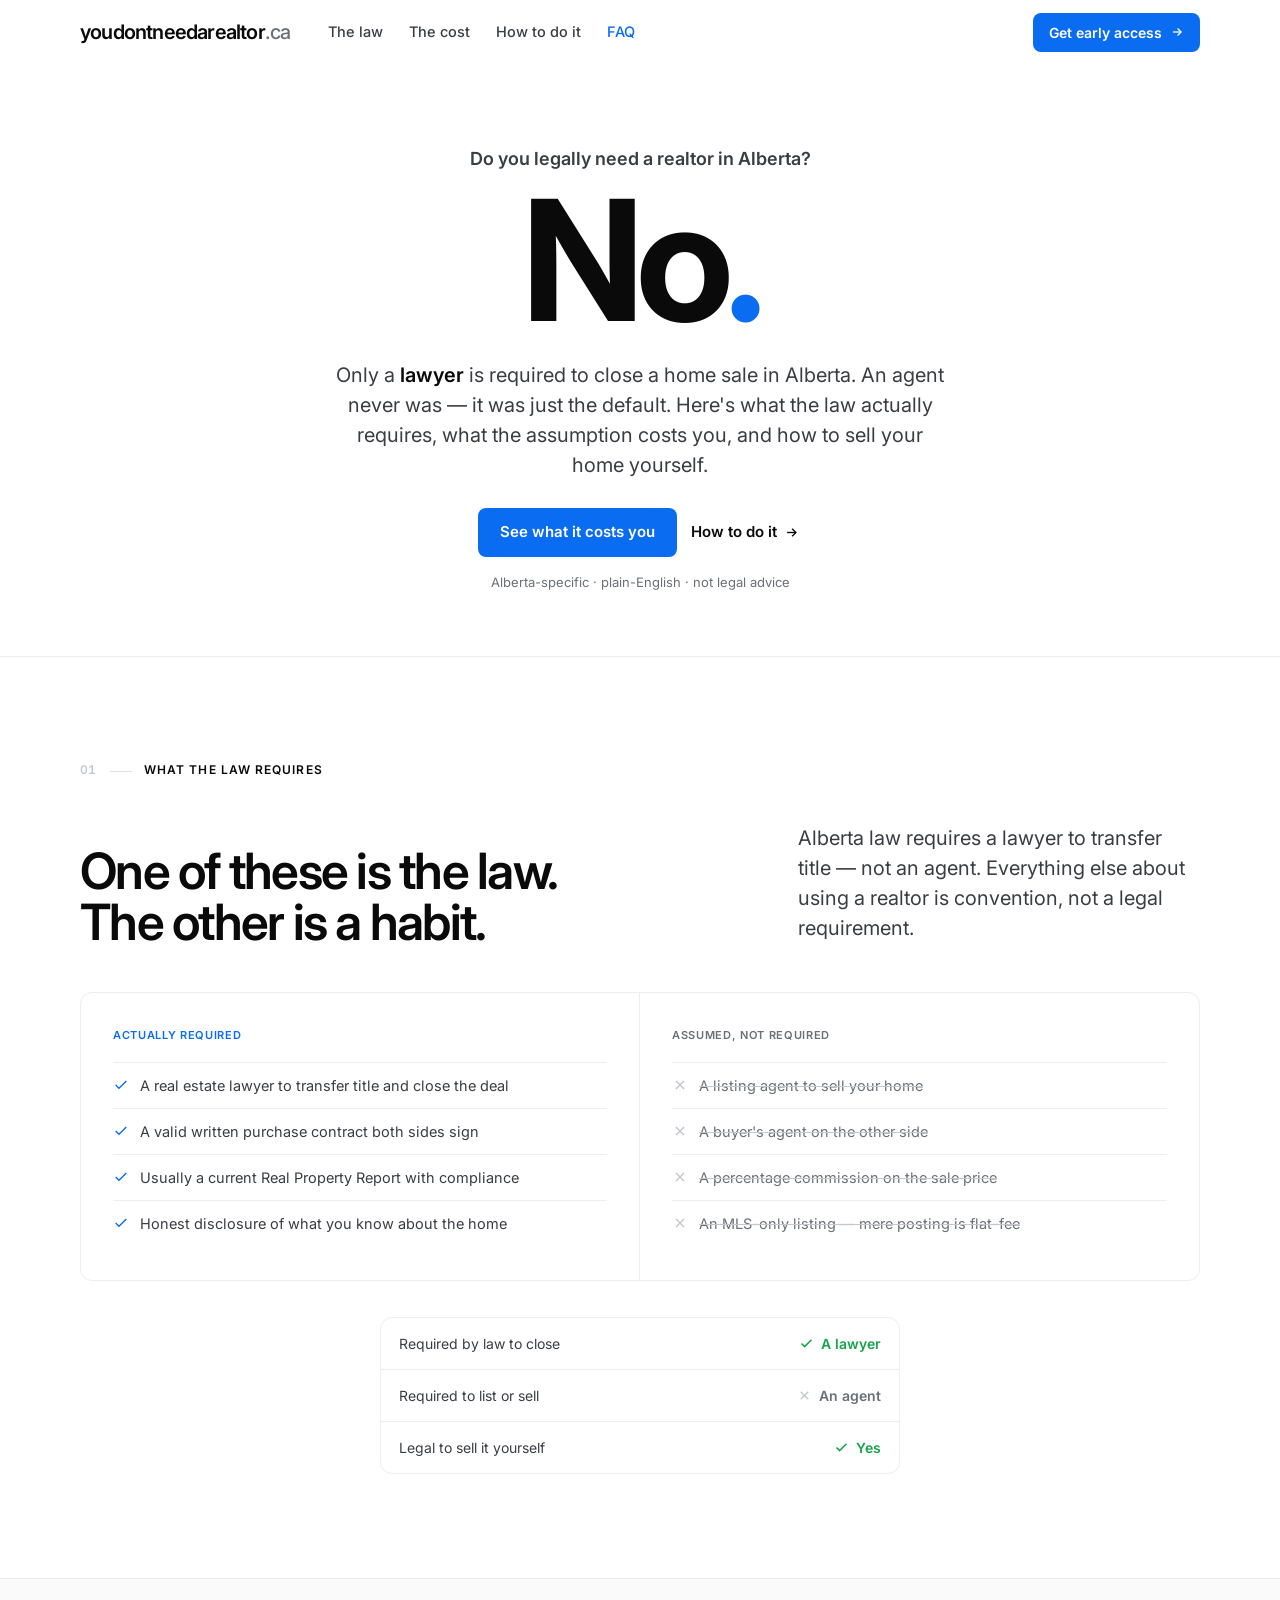
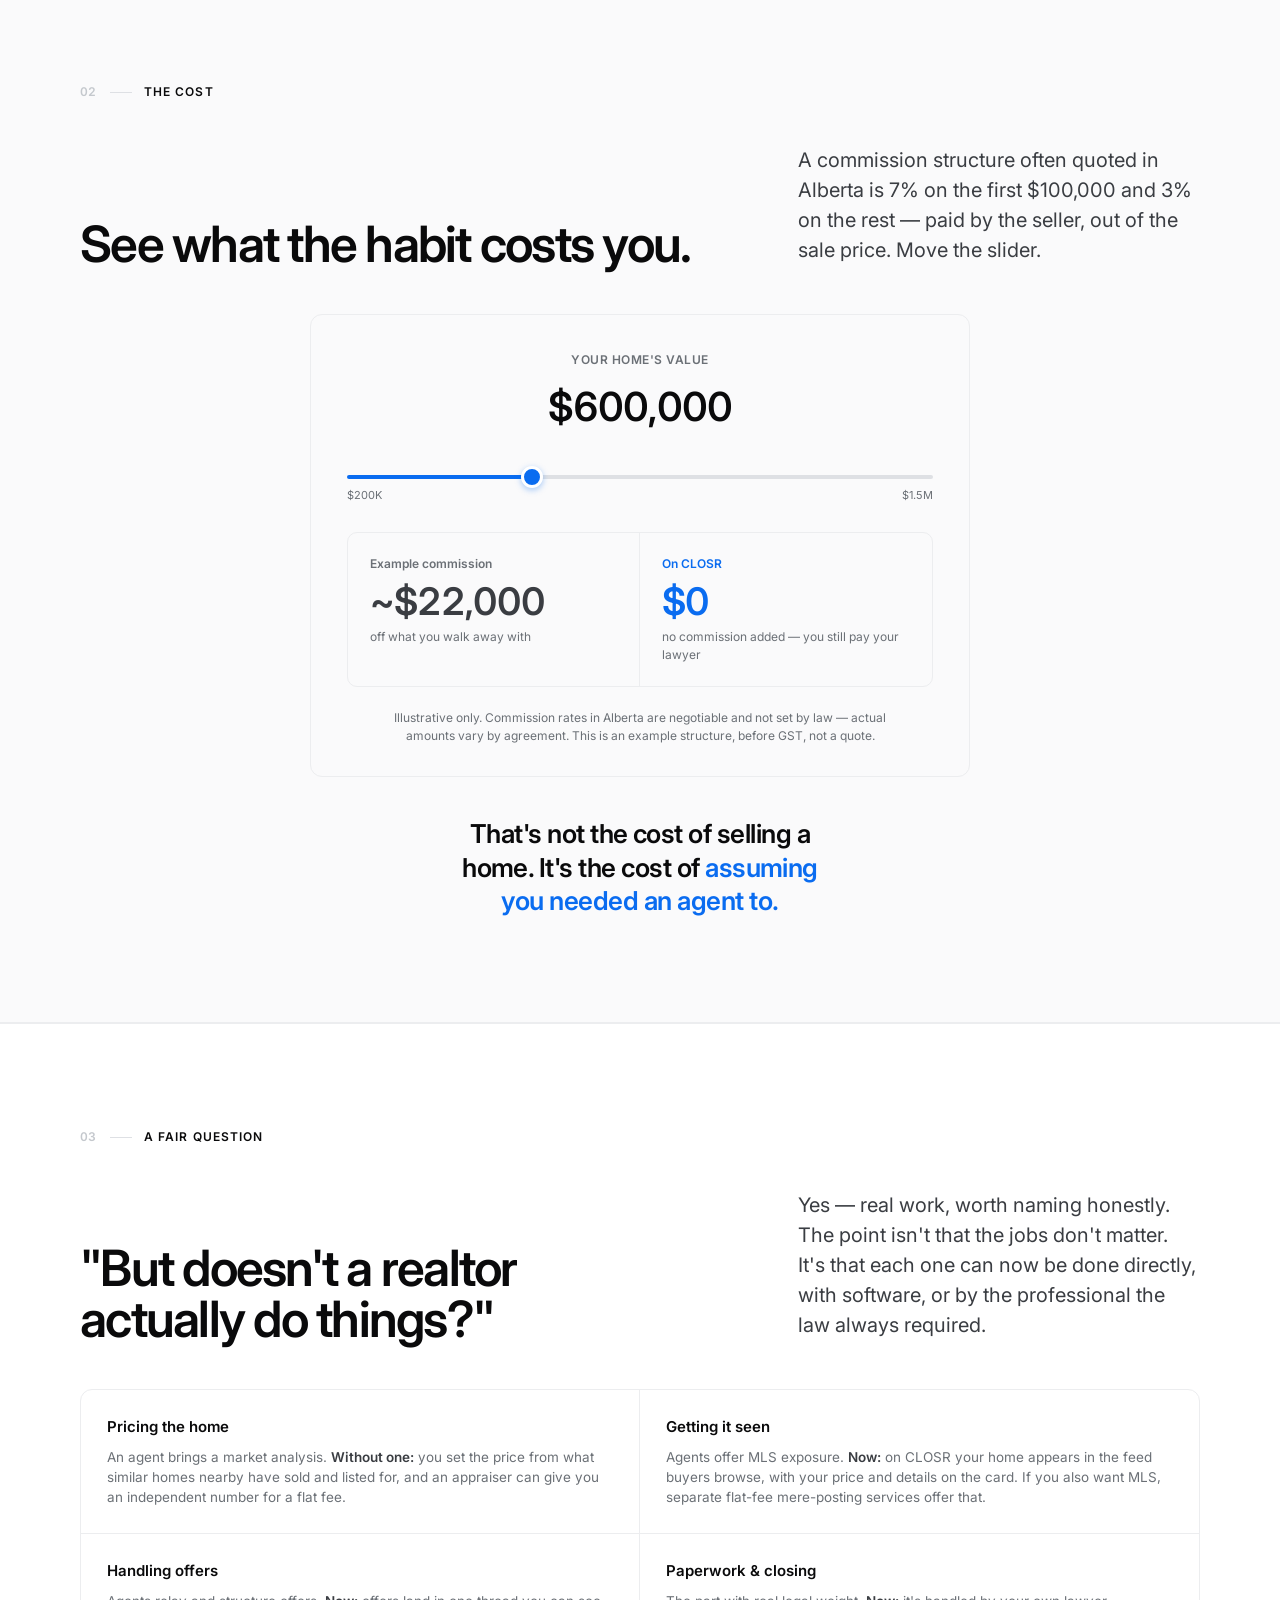
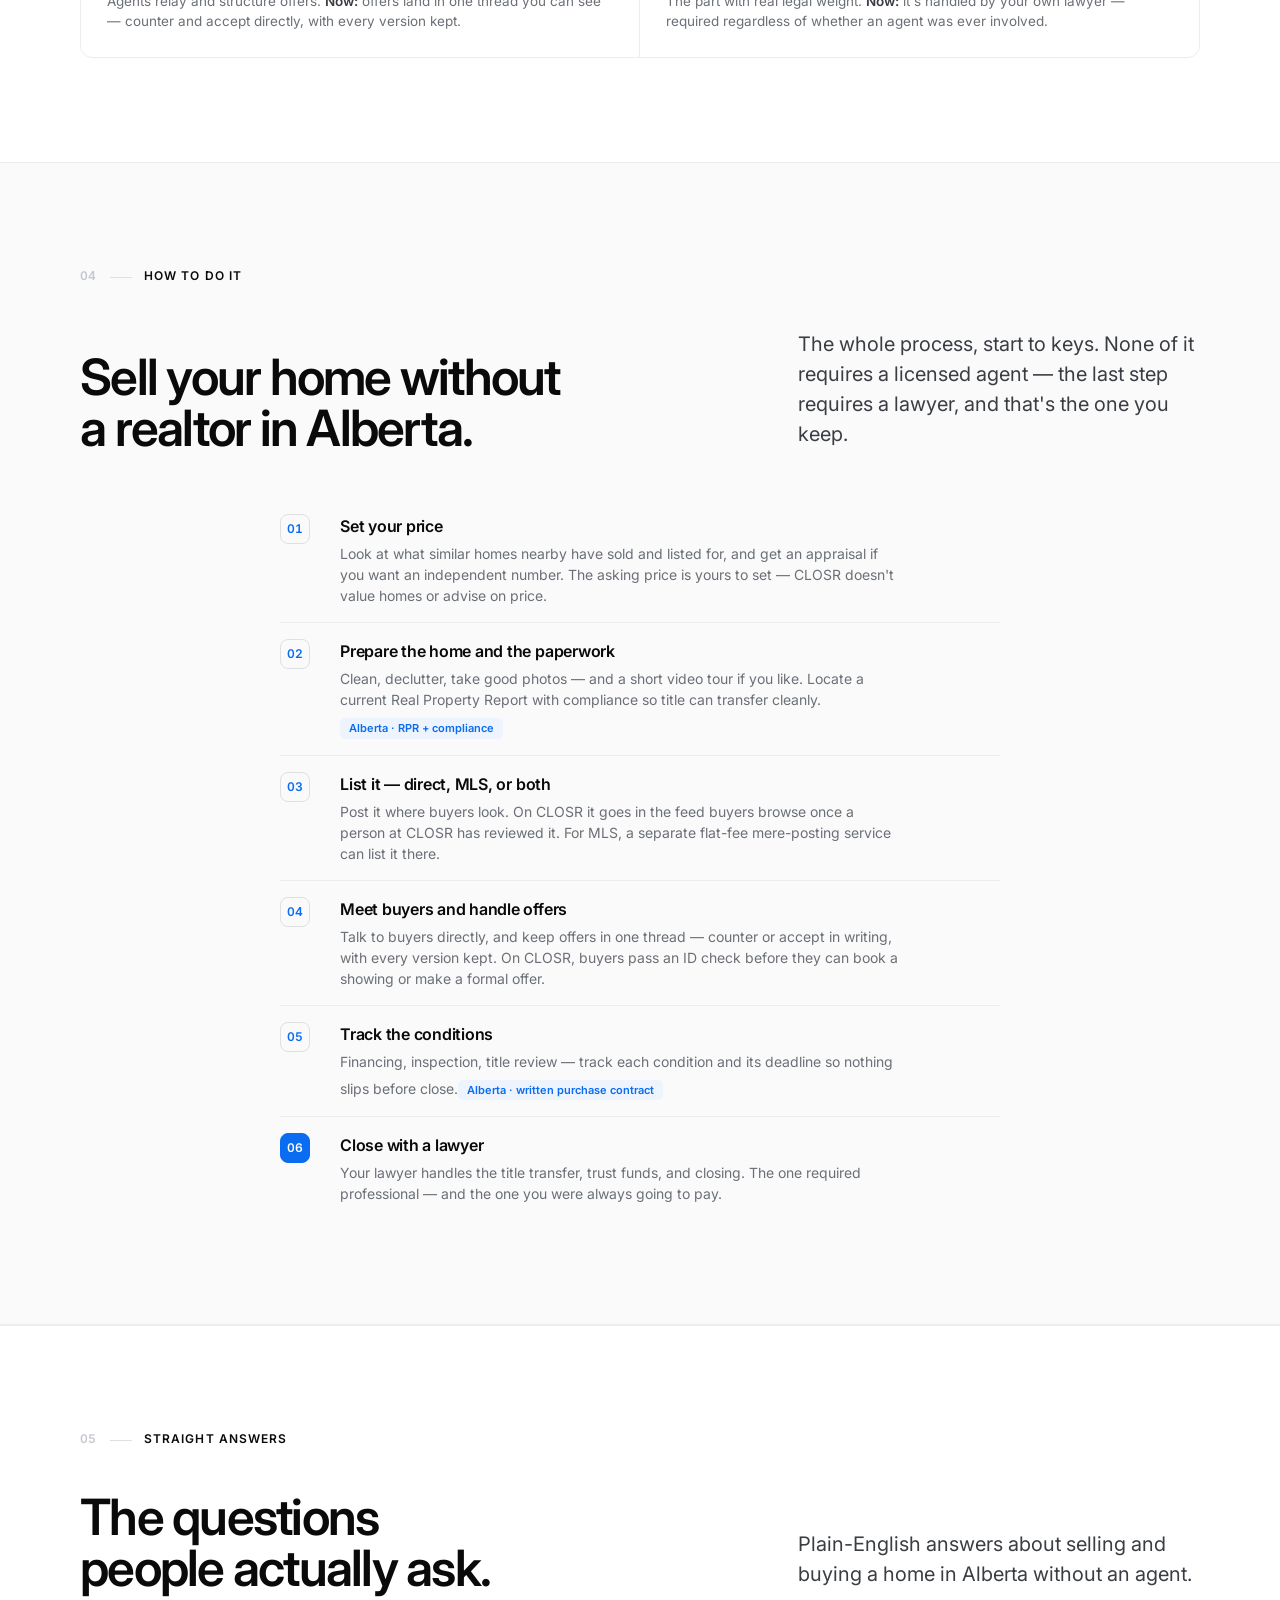
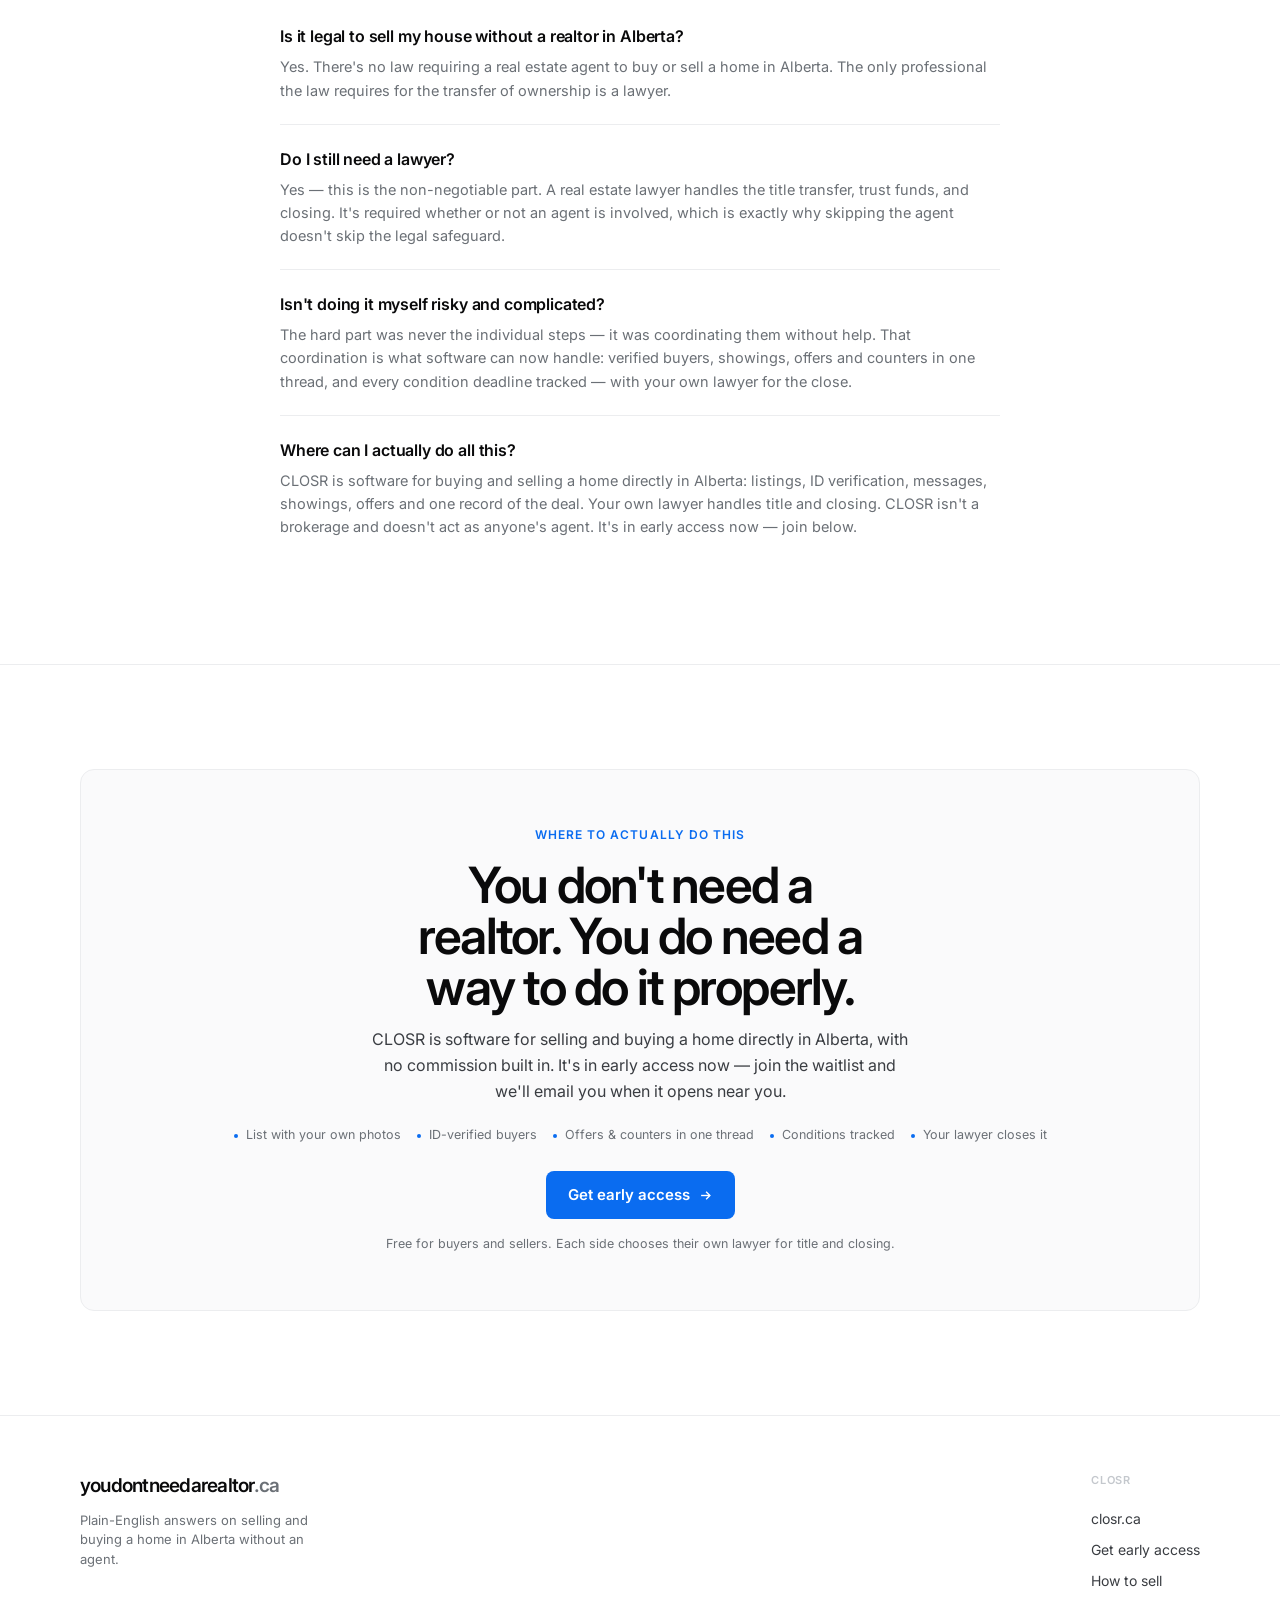
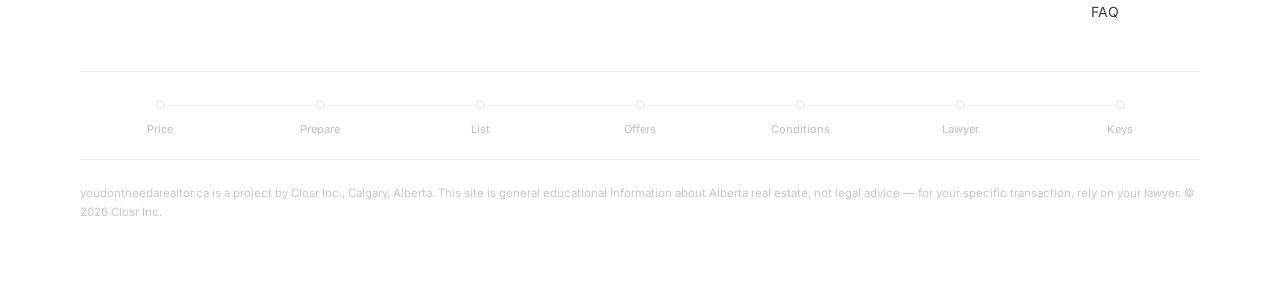
==== commit 0d29e112: "Remove the beta gate and sync the page with closr.ca's copy The body of index.html is now identical " ====
--- a/index.html
+++ b/index.html
@@ -5,14 +5,12 @@
   <meta name="viewport" content="width=device-width, initial-scale=1.0" />
   <title>Do You Need a Realtor in Alberta? No — Here's What You Actually Need</title>
   <meta name="description" content="You don't legally need a realtor to sell your home in Alberta — only a lawyer is required to close. See what the law actually requires, what commission costs, and how to sell your home yourself." />
-  <link rel="canonical" href="https://youdontneedarealtor.com/" />
 
   <!-- Open Graph -->
   <meta property="og:type" content="website" />
   <meta property="og:locale" content="en_CA" />
   <meta property="og:title" content="Do You Need a Realtor in Alberta? No — Here's What You Actually Need" />
   <meta property="og:description" content="You don't legally need a realtor to sell your home in Alberta — only a lawyer is required to close. See what the law requires, what commission costs, and how to sell your home yourself." />
-  <meta property="og:url" content="https://youdontneedarealtor.com/" />
   <meta property="og:site_name" content="youdontneedarealtor.ca" />
 
   <!-- Twitter Card -->
@@ -27,21 +25,10 @@
   <link rel="stylesheet" href="closr.css" />
 </head>
 <body>
+<!-- This body is mirrored verbatim in two places: closr/youdontneedarealtor.html
+     (served on closr.ca) and youdontneedarealtor/index.html (the standalone site).
+     Change both, and keep every product claim matching what closr.ca says. -->
 <noscript><style>.rev{opacity:1!important;transform:none!important}</style></noscript>
-
-<!-- BETA GATE -->
-<div id="beta-gate">
-  <div class="gate-card">
-    <div class="gate-brand">youdontneedarealtor<i>.ca</i></div>
-    <div class="gate-badge">Beta Access</div>
-    <p class="gate-desc">This site is currently in private beta.<br>Enter the access code to continue.</p>
-    <form id="gate-form">
-      <input class="input" type="password" id="gate-input" placeholder="Enter access code" autofocus />
-      <p id="gate-error">Invalid access code. Try again.</p>
-      <button type="submit" id="gate-btn" disabled>Enter Beta</button>
-    </form>
-  </div>
-</div>
 
 <nav id="nav">
   <div class="nav-in">
@@ -53,7 +40,7 @@
       <a class="nav-link" href="#faq" data-spy="faq">FAQ</a>
     </div>
     <div class="nav-right">
-      <a class="btn btn-primary btn-sm" href="https://closr.ca">See the app <svg viewBox="0 0 24 24" style="width:14px;height:14px;stroke:currentColor;fill:none;stroke-width:2.2"><path d="M5 12h14"/><path d="M13 6l6 6-6 6"/></svg></a>
+      <a class="btn btn-primary btn-sm" href="https://closr.ca/signup">Get early access <svg viewBox="0 0 24 24" style="width:14px;height:14px;stroke:currentColor;fill:none;stroke-width:2.2"><path d="M5 12h14"/><path d="M13 6l6 6-6 6"/></svg></a>
       <button class="nav-burger" aria-label="Open menu" aria-expanded="false"><span></span><span></span><span></span></button>
     </div>
   </div>
@@ -64,7 +51,7 @@
       <a href="#how">How to do it</a>
       <a href="#faq">FAQ</a>
     </div></div>
-    <a class="btn btn-primary" href="https://closr.ca">See the app</a>
+    <a class="btn btn-primary" href="https://closr.ca/signup">Get early access</a>
   </div>
 </nav>
 
@@ -120,7 +107,7 @@
     <div class="shead"><span class="snum">02</span><span class="seyebrow">The cost</span></div>
     <div class="intro rev">
       <h2 class="h2">See what the habit costs you.</h2>
-      <p class="lede">Alberta commission commonly runs 7% on the first $100,000 and 3% on the rest — paid by the seller, out of the sale price. Move the slider.</p>
+      <p class="lede">A commission structure often quoted in Alberta is 7% on the first $100,000 and 3% on the rest — paid by the seller, out of the sale price. Move the slider.</p>
     </div>
     <div class="calc rev">
       <div class="calc-k">Your home's value</div>
@@ -128,10 +115,10 @@
       <input class="slider" id="homeVal" type="range" min="200000" max="1500000" step="10000" value="600000" aria-label="Home value">
       <div class="calc-scale"><span>$200K</span><span>$1.5M</span></div>
       <div class="calc-out">
-        <div class="calc-cell old"><div class="lbl">Typical commission</div><div class="amt num" id="calcComm">~$22,000</div><div class="csub">off what you walk away with</div></div>
-        <div class="calc-cell new"><div class="lbl">On Closr</div><div class="amt num">$0</div><div class="csub">a lawyer still closes the deal</div></div>
-      </div>
-      <p class="calc-note">Illustrative only. Commission rates in Alberta are negotiable and not set by law — actual amounts vary by agreement. This is a common structure, not a quote.</p>
+        <div class="calc-cell old"><div class="lbl">Example commission</div><div class="amt num" id="calcComm">~$22,000</div><div class="csub">off what you walk away with</div></div>
+        <div class="calc-cell new"><div class="lbl">On CLOSR</div><div class="amt num">$0</div><div class="csub">no commission added &mdash; you still pay your lawyer</div></div>
+      </div>
+      <p class="calc-note">Illustrative only. Commission rates in Alberta are negotiable and not set by law — actual amounts vary by agreement. This is an example structure, before GST, not a quote.</p>
     </div>
     <p class="calc-punch rev">That's not the cost of selling a home. It's the cost of <span class="a">assuming you needed an agent to.</span></p>
   </div>
@@ -148,19 +135,19 @@
     <div class="jobs rev">
       <div class="job">
         <h3>Pricing the home</h3>
-        <p>An agent brings a market analysis. <b>Now:</b> software prices your home from real comparable sales and offers a few strategies — the same data, shown to you.</p>
+        <p>An agent brings a market analysis. <b>Without one:</b> you set the price from what similar homes nearby have sold and listed for, and an appraiser can give you an independent number for a flat fee.</p>
       </div>
       <div class="job">
         <h3>Getting it seen</h3>
-        <p>Agents offer MLS exposure. <b>Now:</b> a flat-fee mere posting puts you on MLS, and a direct marketplace matches buyers to your home automatically.</p>
+        <p>Agents offer MLS exposure. <b>Now:</b> on CLOSR your home appears in the feed buyers browse, with your price and details on the card. If you also want MLS, separate flat-fee mere-posting services offer that.</p>
       </div>
       <div class="job">
         <h3>Handling offers</h3>
-        <p>Agents relay and structure offers. <b>Now:</b> offers land on one ledger you can see — counter, accept, and track every revision on the record.</p>
+        <p>Agents relay and structure offers. <b>Now:</b> offers land in one thread you can see — counter and accept directly, with every version kept.</p>
       </div>
       <div class="job">
         <h3>Paperwork &amp; closing</h3>
-        <p>The part with real legal weight. <b>Now:</b> it's handled by a lawyer — required regardless of whether an agent was ever involved.</p>
+        <p>The part with real legal weight. <b>Now:</b> it's handled by your own lawyer — required regardless of whether an agent was ever involved.</p>
       </div>
     </div>
   </div>
@@ -175,10 +162,10 @@
       <p class="lede">The whole process, start to keys. None of it requires a licensed agent — the last step requires a lawyer, and that's the one you keep.</p>
     </div>
     <div class="steps rev">
-      <div class="step"><span class="sn">01</span><div><h3>Price it on real comps</h3><p>Pull recent sales of similar homes nearby and set a realistic range. Software can do this now — Closr's pricing engine returns three strategies from comparable sales.</p></div></div>
-      <div class="step"><span class="sn">02</span><div><h3>Prepare the home and the paperwork</h3><p>Clean, declutter, take good photos — or record a short walkthrough and let the listing draft itself. Locate a current Real Property Report with compliance so title can transfer cleanly.<span class="ab">Alberta · RPR + compliance</span></p></div></div>
-      <div class="step"><span class="sn">03</span><div><h3>List it — direct, MLS, or both</h3><p>Post it where buyers look. A flat-fee mere posting gets you on MLS; a direct marketplace matches pre-qualified buyers to your home. No exclusivity required.</p></div></div>
-      <div class="step"><span class="sn">04</span><div><h3>Meet buyers and handle offers</h3><p>Talk to buyers directly, and keep offers on one ledger — counter or accept in writing, with every revision recorded. Verify buyers are serious before you show.</p></div></div>
+      <div class="step"><span class="sn">01</span><div><h3>Set your price</h3><p>Look at what similar homes nearby have sold and listed for, and get an appraisal if you want an independent number. The asking price is yours to set &mdash; CLOSR doesn't value homes or advise on price.</p></div></div>
+      <div class="step"><span class="sn">02</span><div><h3>Prepare the home and the paperwork</h3><p>Clean, declutter, take good photos &mdash; and a short video tour if you like. Locate a current Real Property Report with compliance so title can transfer cleanly.<span class="ab">Alberta · RPR + compliance</span></p></div></div>
+      <div class="step"><span class="sn">03</span><div><h3>List it &mdash; direct, MLS, or both</h3><p>Post it where buyers look. On CLOSR it goes in the feed buyers browse once a person at CLOSR has reviewed it. For MLS, a separate flat-fee mere-posting service can list it there.</p></div></div>
+      <div class="step"><span class="sn">04</span><div><h3>Meet buyers and handle offers</h3><p>Talk to buyers directly, and keep offers in one thread &mdash; counter or accept in writing, with every version kept. On CLOSR, buyers pass an ID check before they can book a showing or make a formal offer.</p></div></div>
       <div class="step"><span class="sn">05</span><div><h3>Track the conditions</h3><p>Financing, inspection, title review — track each condition and its deadline so nothing slips before close.<span class="ab">Alberta · written purchase contract</span></p></div></div>
       <div class="step"><span class="sn">06</span><div><h3>Close with a lawyer</h3><p>Your lawyer handles the title transfer, trust funds, and closing. The one required professional — and the one you were always going to pay.</p></div></div>
     </div>
@@ -196,8 +183,8 @@
     <div class="faq rev">
       <div class="faq-item"><div class="faq-q">Is it legal to sell my house without a realtor in Alberta?</div><div class="faq-a">Yes. There's no law requiring a real estate agent to buy or sell a home in Alberta. The only professional the law requires for the transfer of ownership is a lawyer.</div></div>
       <div class="faq-item"><div class="faq-q">Do I still need a lawyer?</div><div class="faq-a">Yes — this is the non-negotiable part. A real estate lawyer handles the title transfer, trust funds, and closing. It's required whether or not an agent is involved, which is exactly why skipping the agent doesn't skip the legal safeguard.</div></div>
-      <div class="faq-item"><div class="faq-q">Isn't doing it myself risky and complicated?</div><div class="faq-a">The hard part was never the individual steps — it was coordinating them without help. That coordination is what software now handles: pricing from comps, matching buyers, tracking offers and condition deadlines, and a lawyer for the close. The risk drops when the process is guided.</div></div>
-      <div class="faq-item"><div class="faq-q">Where can I actually do all this?</div><div class="faq-a">Closr is a free app built for exactly this in Alberta — list from a video, meet buyers directly, track offers and conditions, and hand off to a lawyer to close. It's linked below.</div></div>
+      <div class="faq-item"><div class="faq-q">Isn't doing it myself risky and complicated?</div><div class="faq-a">The hard part was never the individual steps — it was coordinating them without help. That coordination is what software can now handle: verified buyers, showings, offers and counters in one thread, and every condition deadline tracked &mdash; with your own lawyer for the close.</div></div>
+      <div class="faq-item"><div class="faq-q">Where can I actually do all this?</div><div class="faq-a">CLOSR is software for buying and selling a home directly in Alberta: listings, ID verification, messages, showings, offers and one record of the deal. Your own lawyer handles title and closing. CLOSR isn't a brokerage and doesn't act as anyone's agent. It's in early access now &mdash; join below.</div></div>
     </div>
   </div>
 </section>
@@ -208,10 +195,10 @@
     <div class="handoff rev">
       <div class="eyebrow" style="margin-bottom:16px">Where to actually do this</div>
       <h2 class="h2">You don't need a realtor. You do need a way to do it properly.</h2>
-      <p>Closr is a free Alberta app that runs the whole transaction — so you're not doing it alone, you're doing it guided.</p>
-      <div class="steps-inline"><span>List from a video</span><span>Priced on comps</span><span>Meet buyers directly</span><span>Offers &amp; conditions tracked</span><span>Lawyer closes it</span></div>
-      <a class="btn btn-primary" href="https://closr.ca">Go to Closr <svg viewBox="0 0 24 24"><path d="M5 12h14"/><path d="M13 6l6 6-6 6"/></svg></a>
-      <div class="micro">Free for buyers and sellers. A licensed Alberta lawyer completes every deal.</div>
+      <p>CLOSR is software for selling and buying a home directly in Alberta, with no commission built in. It's in early access now &mdash; join the waitlist and we'll email you when it opens near you.</p>
+      <div class="steps-inline"><span>List with your own photos</span><span>ID-verified buyers</span><span>Offers &amp; counters in one thread</span><span>Conditions tracked</span><span>Your lawyer closes it</span></div>
+      <a class="btn btn-primary" href="https://closr.ca/signup">Get early access <svg viewBox="0 0 24 24"><path d="M5 12h14"/><path d="M13 6l6 6-6 6"/></svg></a>
+      <div class="micro">Free for buyers and sellers. Each side chooses their own lawyer for title and closing.</div>
     </div>
   </div>
 </section>
@@ -224,7 +211,7 @@
         <p>Plain-English answers on selling and buying a home in Alberta without an agent.</p>
       </div>
       <div class="foot-cols">
-        <div class="foot-col"><h5>Closr</h5><a href="https://closr.ca">The app</a><a href="#how">How to sell</a><a href="#faq">FAQ</a></div>
+        <div class="foot-col"><h5>CLOSR</h5><a href="https://closr.ca">closr.ca</a><a href="https://closr.ca/signup">Get early access</a><a href="#how">How to sell</a><a href="#faq">FAQ</a></div>
       </div>
     </div>
     <div class="foot-spine">
@@ -243,7 +230,29 @@
   </div>
 </footer>
 
-<script src="app.js"></script>
+<script>
+(function(){
+  var reduce = window.matchMedia('(prefers-reduced-motion: reduce)').matches;
+  var revs = [].slice.call(document.querySelectorAll('.rev'));
+  if(reduce || !('IntersectionObserver' in window)){ revs.forEach(function(e){e.classList.add('in');}); }
+  else {
+    var io = new IntersectionObserver(function(es){ es.forEach(function(e){ if(e.isIntersecting){ e.target.classList.add('in'); io.unobserve(e.target); } }); }, {threshold:.12, rootMargin:'0px 0px -40px 0px'});
+    revs.forEach(function(e){ io.observe(e); });
+    setTimeout(function(){ revs.forEach(function(e){e.classList.add('in');}); }, 1600);
+  }
+  // commission calculator — real Alberta structure (7% first $100k, 3% remainder)
+  var slider=document.getElementById('homeVal'), homeOut=document.getElementById('calcHome'), commOut=document.getElementById('calcComm');
+  function money(n){ return '$' + Math.round(n).toLocaleString('en-CA'); }
+  function calc(){
+    var v=+slider.value; homeOut.textContent=money(v);
+    var c=0.07*Math.min(v,100000)+0.03*Math.max(v-100000,0);
+    commOut.textContent='~'+money(c);
+    var pct=(v-slider.min)/(slider.max-slider.min)*100;
+    slider.style.background='linear-gradient(90deg,var(--accent) '+pct+'%,var(--line2) '+pct+'%)';
+  }
+  slider.addEventListener('input', calc); calc();
+})();
+</script>
 <script src="nav.js"></script>
 </body>
 </html>
--- a/closr.css
+++ b/closr.css
@@ -498,23 +498,3 @@
   html{scroll-behavior:auto}
   .rev{opacity:1;transition:none}
 }
-
-
-/* ============================================================
-   BETA GATE — private-access overlay (youdontneedarealtor.ca)
-   Matches the light/editorial system: hairline panel, blue CTA.
-   ============================================================ */
-#beta-gate{position:fixed;inset:0;z-index:10000;background:var(--bg);display:flex;align-items:center;justify-content:center;padding:22px}
-#beta-gate.hidden{display:none}
-.gate-card{width:100%;max-width:420px;border:1px solid var(--line);border-radius:16px;padding:40px 34px;text-align:center;box-shadow:var(--sh-panel);background:#fff}
-.gate-brand{font-size:22px;font-weight:600;letter-spacing:-.03em;margin-bottom:14px}
-.gate-brand i{color:var(--accent);font-style:normal}
-.gate-badge{display:inline-block;font-size:11px;font-weight:600;letter-spacing:.06em;text-transform:uppercase;color:var(--accent);background:var(--wash);border:1px solid var(--wash-line);padding:4px 10px;border-radius:6px;margin-bottom:20px}
-.gate-desc{font-size:14px;color:var(--muted);line-height:1.6;margin-bottom:26px}
-#gate-form .input{margin-bottom:12px;text-align:center}
-#gate-form .input.error{border-color:var(--danger)}
-#gate-error{color:var(--danger);font-size:13px;margin:-4px 0 12px;display:none}
-#gate-error.show{display:block}
-#gate-btn{width:100%;height:50px;font-size:15px;font-weight:600;color:#fff;background:var(--accent);border-radius:8px;transition:background .15s}
-#gate-btn:disabled{opacity:.5;cursor:default}
-#gate-btn:not(:disabled):hover{background:#0A5AD0}
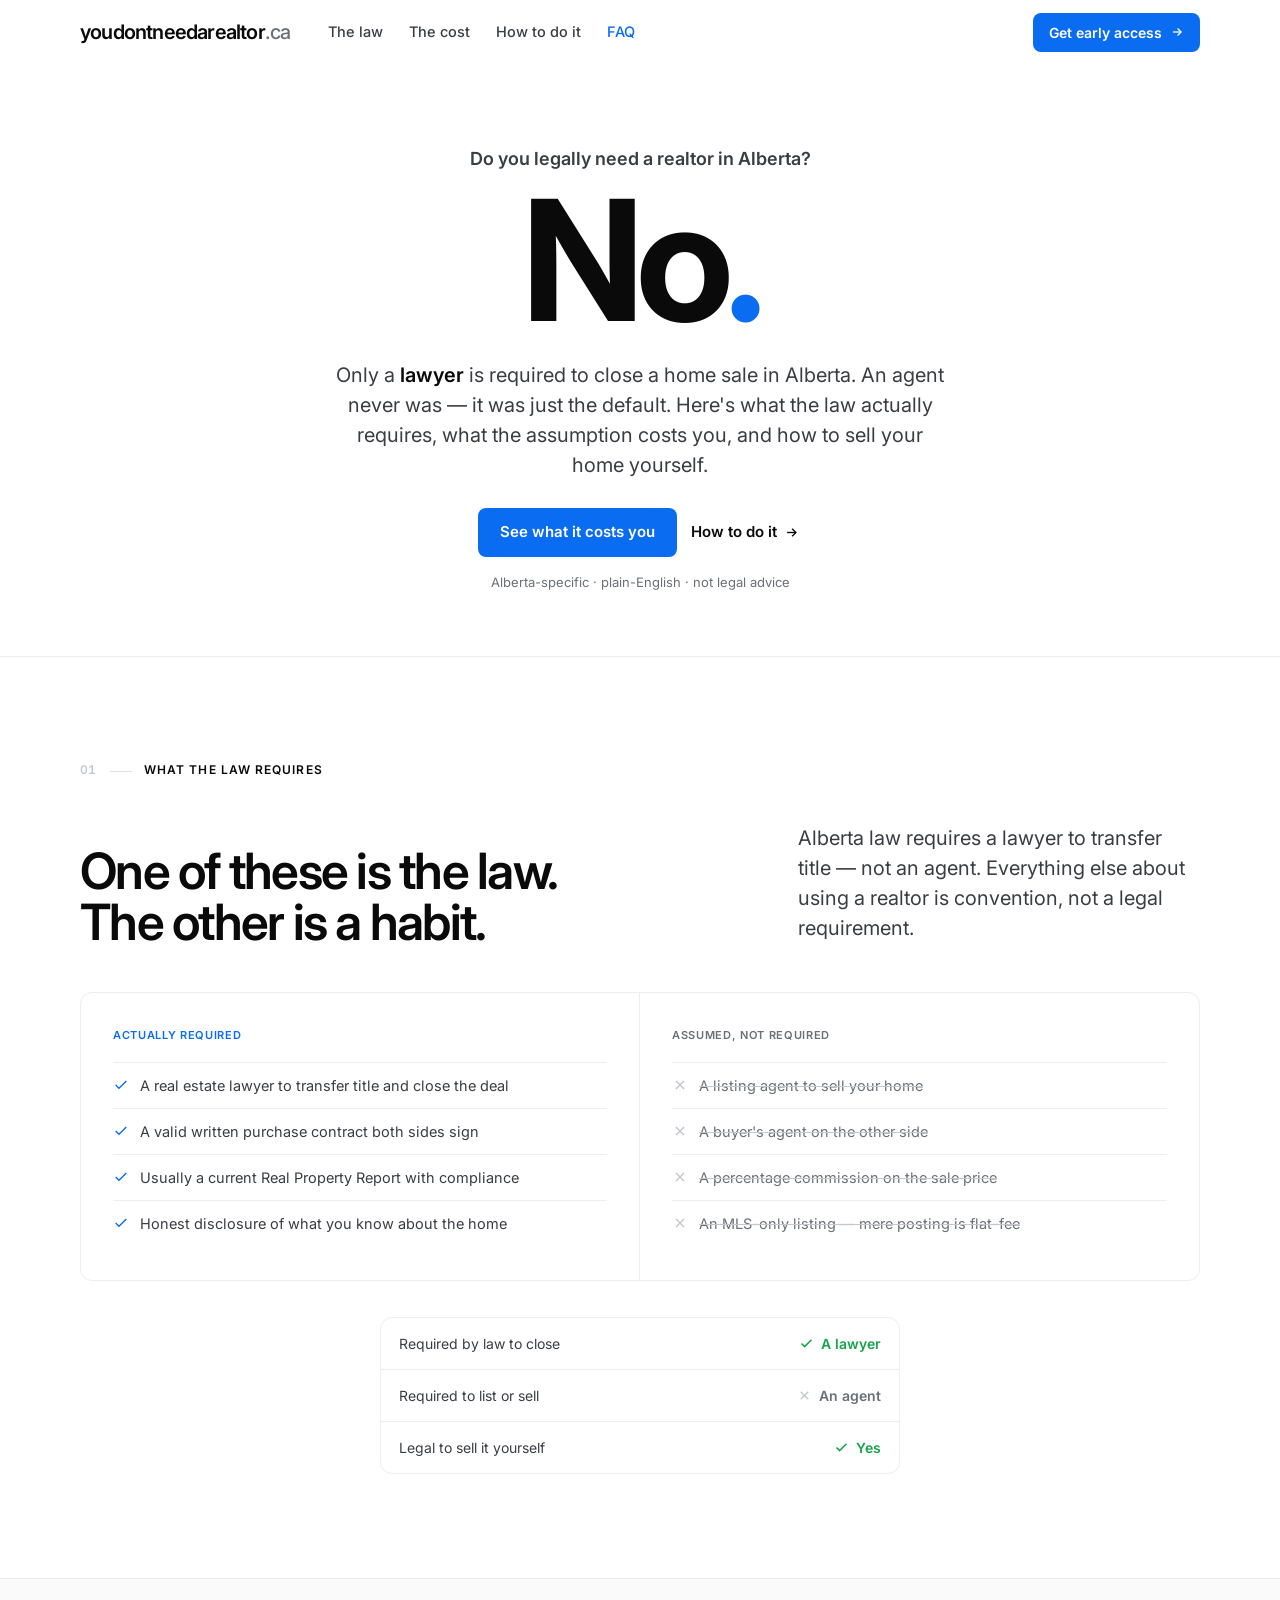
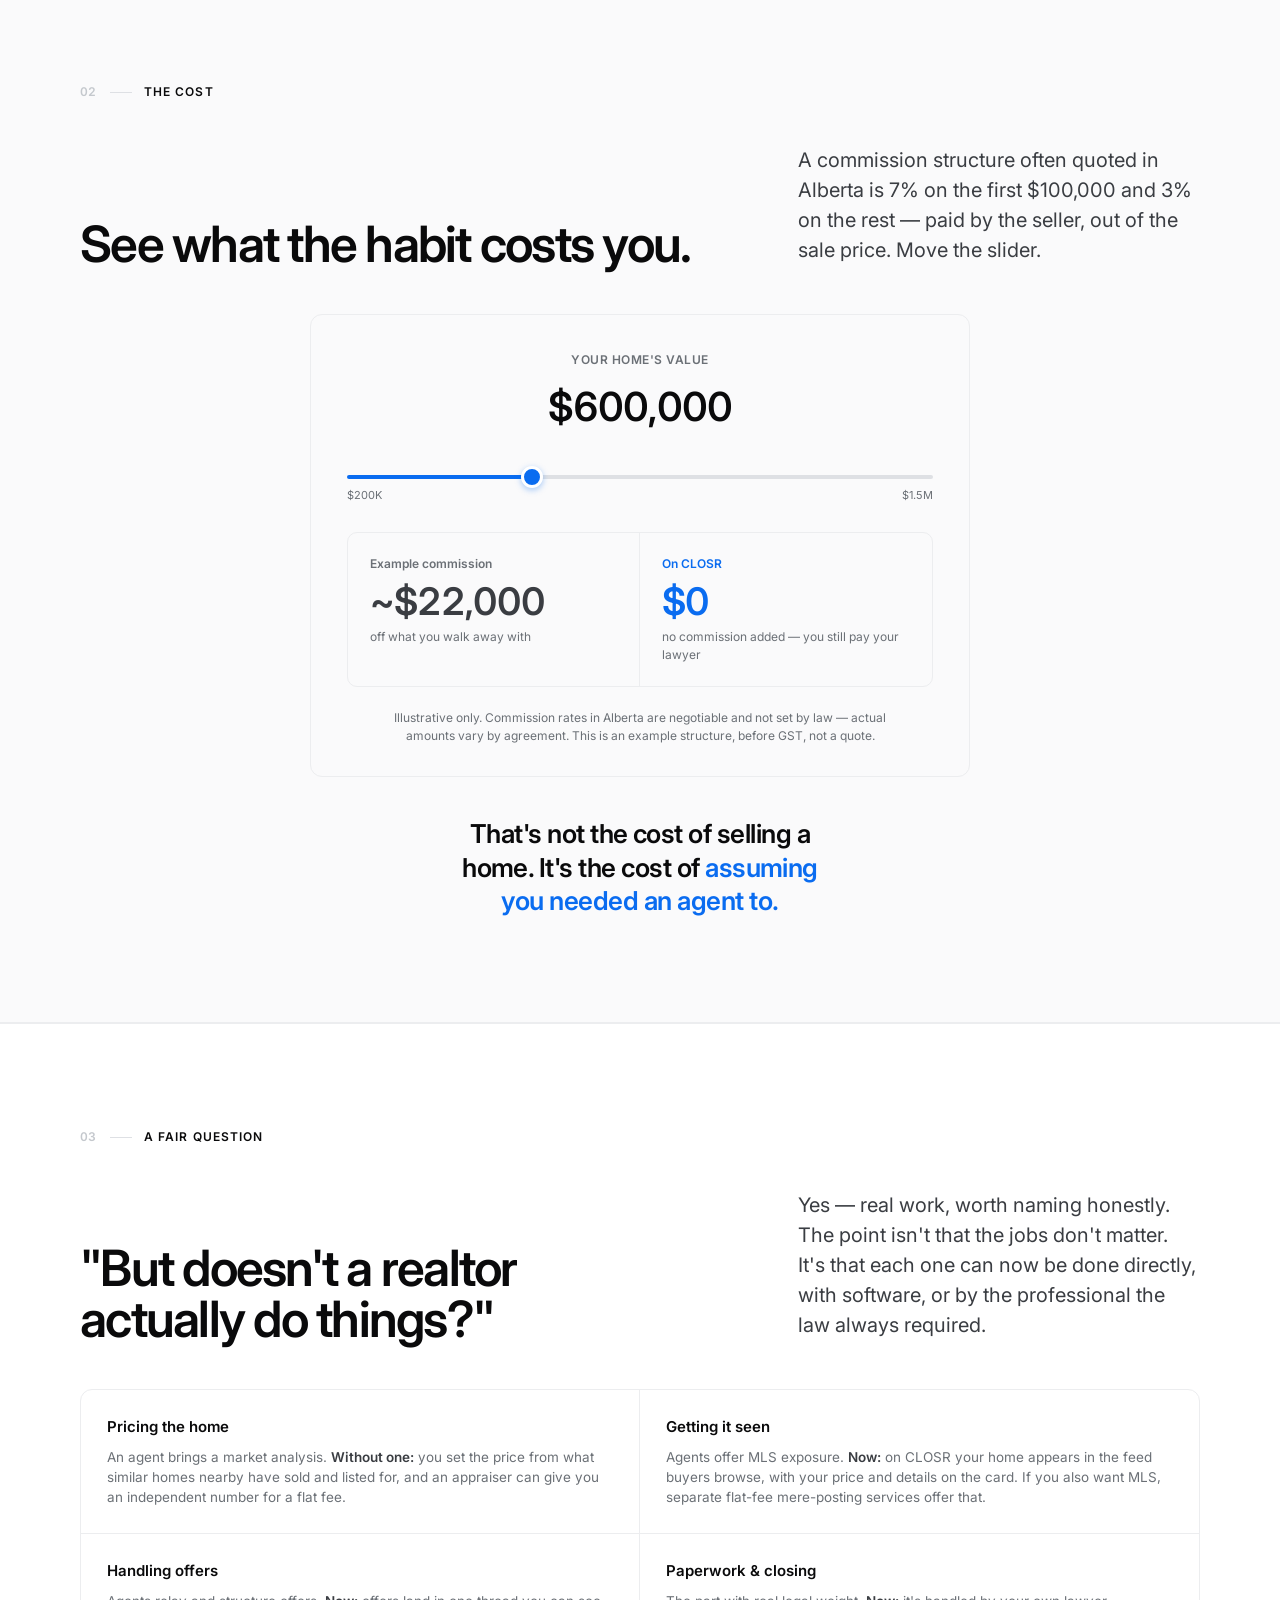
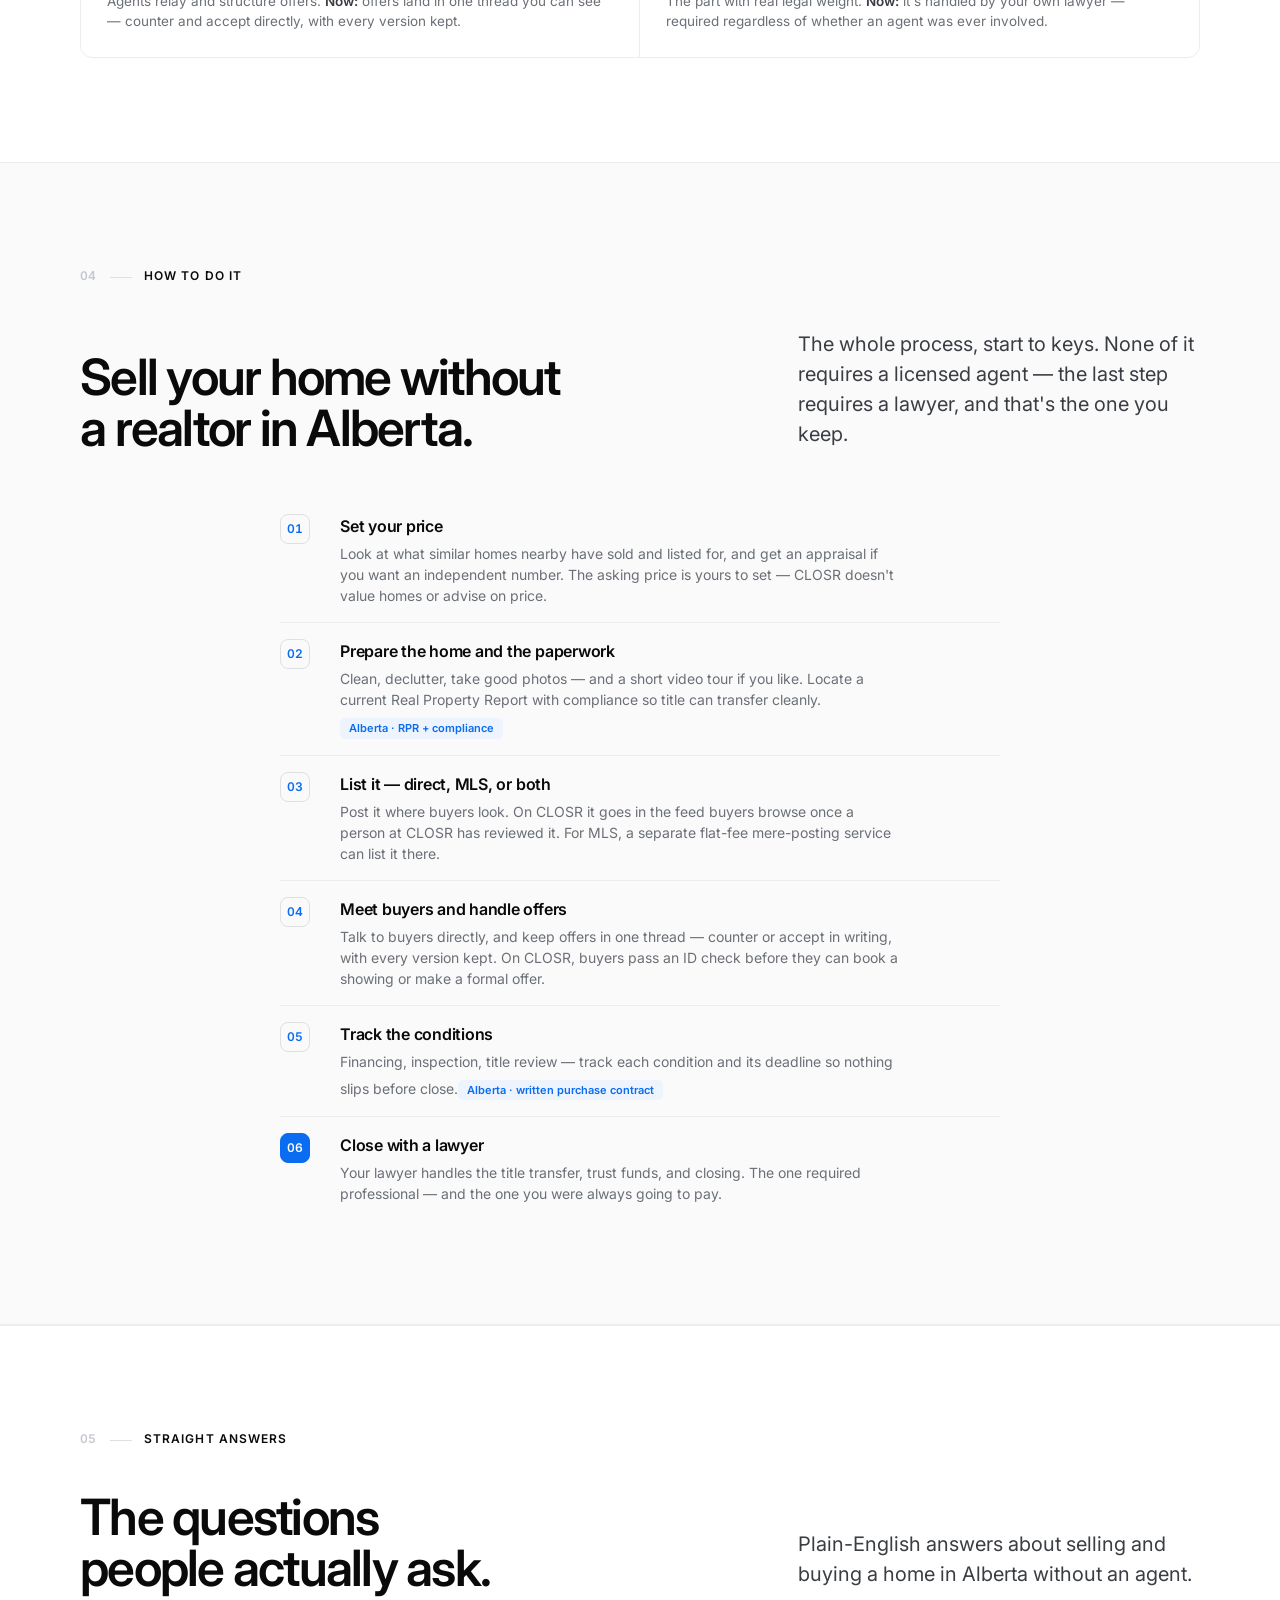
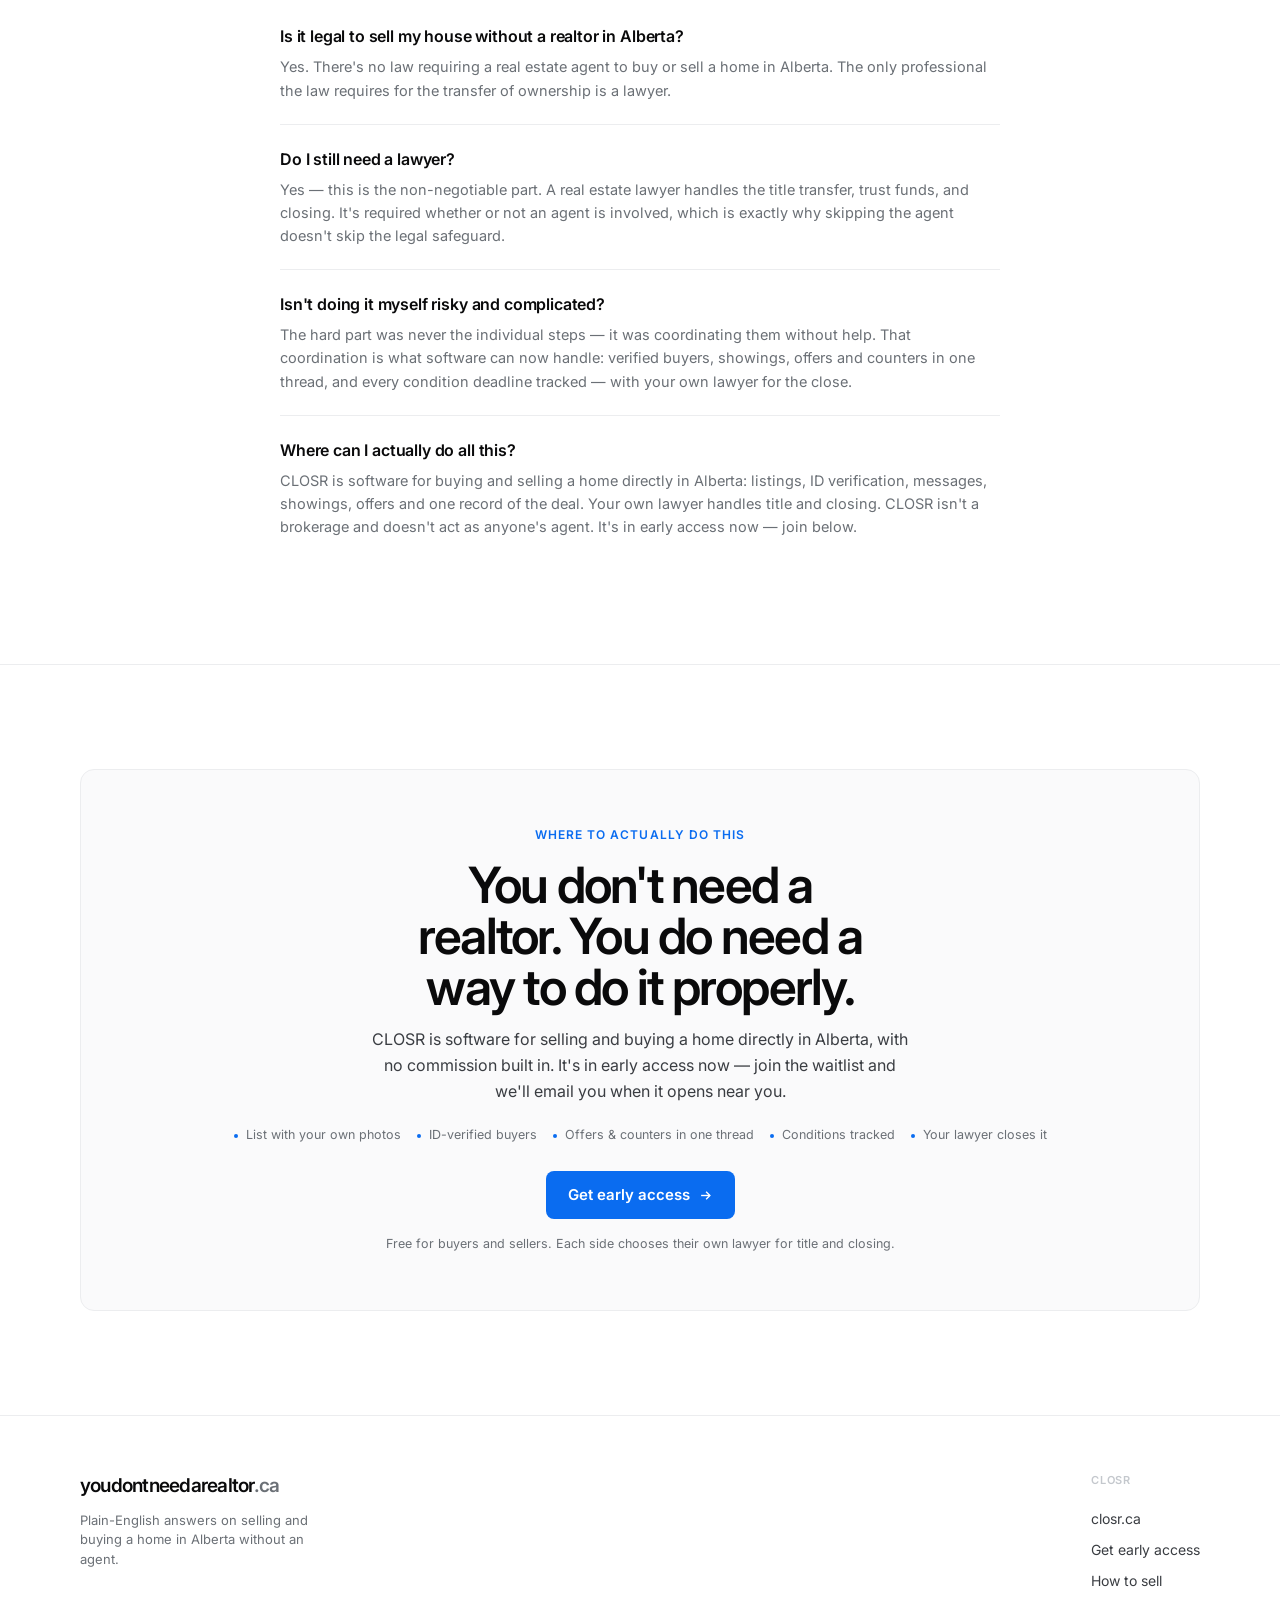
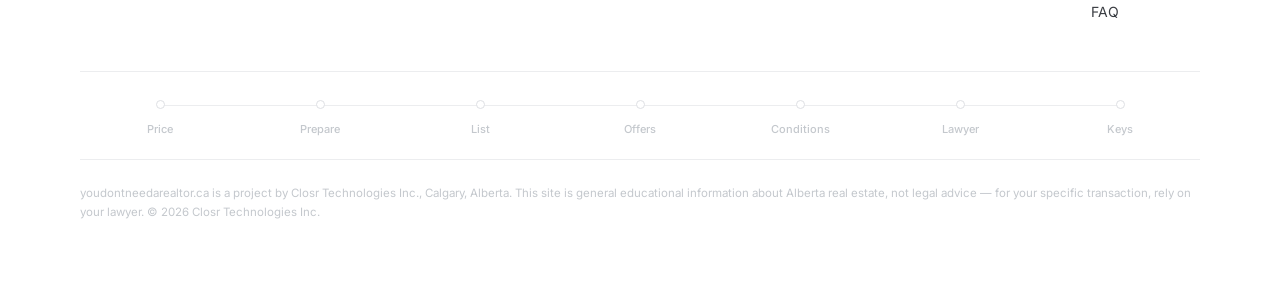
==== commit 6c4fe127: "Use the legal entity name from closr.ca's privacy page Co-Authored-By: Claude Opus 5.5 <noreply@anth" ====
--- a/index.html
+++ b/index.html
@@ -5,12 +5,14 @@
   <meta name="viewport" content="width=device-width, initial-scale=1.0" />
   <title>Do You Need a Realtor in Alberta? No — Here's What You Actually Need</title>
   <meta name="description" content="You don't legally need a realtor to sell your home in Alberta — only a lawyer is required to close. See what the law actually requires, what commission costs, and how to sell your home yourself." />
+  <link rel="canonical" href="https://youdontneedarealtor.ca/" />
 
   <!-- Open Graph -->
   <meta property="og:type" content="website" />
   <meta property="og:locale" content="en_CA" />
   <meta property="og:title" content="Do You Need a Realtor in Alberta? No — Here's What You Actually Need" />
   <meta property="og:description" content="You don't legally need a realtor to sell your home in Alberta — only a lawyer is required to close. See what the law requires, what commission costs, and how to sell your home yourself." />
+  <meta property="og:url" content="https://youdontneedarealtor.ca/" />
   <meta property="og:site_name" content="youdontneedarealtor.ca" />
 
   <!-- Twitter Card -->
@@ -226,7 +228,7 @@
         <div class="spine-node"><span class="spine-dot"></span><span class="spine-l" style="color:var(--faint)">Keys</span></div>
       </div>
     </div>
-    <div class="foot-legal">youdontneedarealtor.ca is a project by Closr Inc., Calgary, Alberta. This site is general educational information about Alberta real estate, not legal advice — for your specific transaction, rely on your lawyer. © 2026 Closr Inc.</div>
+    <div class="foot-legal">youdontneedarealtor.ca is a project by Closr Technologies Inc., Calgary, Alberta. This site is general educational information about Alberta real estate, not legal advice — for your specific transaction, rely on your lawyer. © 2026 Closr Technologies Inc.</div>
   </div>
 </footer>
 
